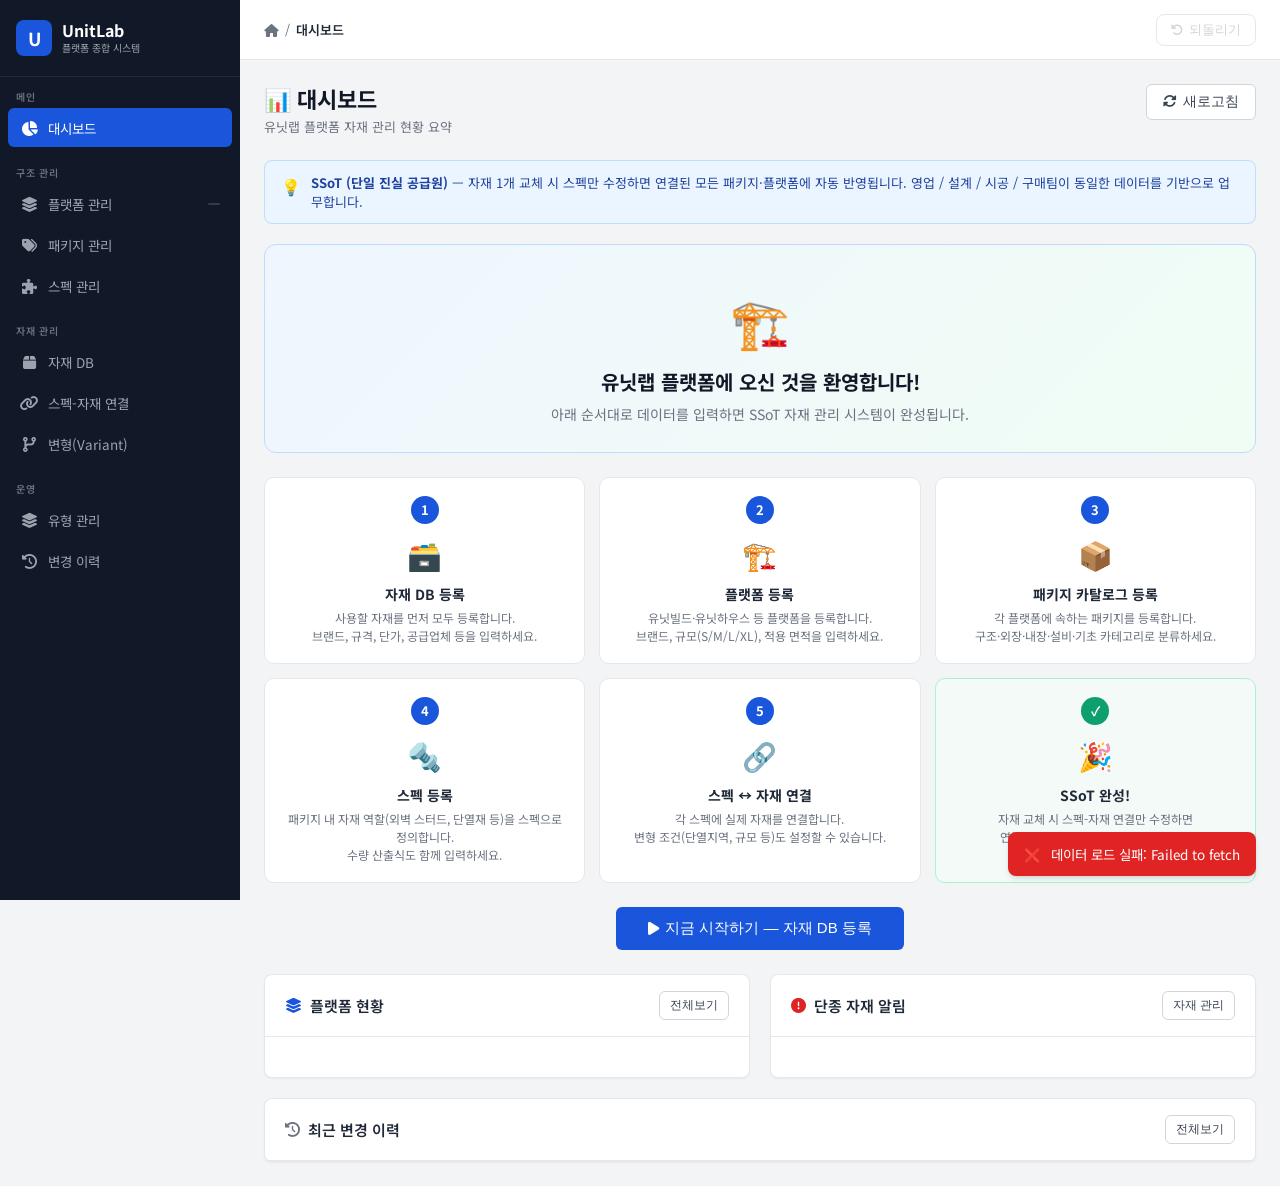
==== index.html @ bd739617 "feat: Matt Pocock skills, agent setup, and UI table fixes Co-authored-by: Cursor <cursoragent@cursor" ====
<!DOCTYPE html>
<html lang="ko">
<head>
  <meta charset="UTF-8">
  <meta name="viewport" content="width=device-width, initial-scale=1.0">
  <title>유닛랩 플랫폼 - 플랫폼 종합 시스템</title>
  <link rel="stylesheet" href="css/style.css">
  <link href="https://fonts.googleapis.com/css2?family=Noto+Sans+KR:wght@400;500;600;700&display=swap" rel="stylesheet">
  <link rel="stylesheet" href="https://cdn.jsdelivr.net/npm/@fortawesome/fontawesome-free@6.4.0/css/all.min.css">
</head>
<body>
<div id="app">

  <!-- ===== 사이드바 ===== -->
  <nav id="sidebar">
    <div class="sidebar-logo">
      <div class="logo-icon">U</div>
      <div>
        <div class="logo-text">UnitLab</div>
        <div class="logo-sub">플랫폼 종합 시스템</div>
      </div>
    </div>

    <div class="sidebar-section">
      <div class="sidebar-section-label">메인</div>
      <a class="nav-item active" data-page="dashboard" onclick="navigate('dashboard')">
        <span class="nav-icon"><i class="fas fa-chart-pie"></i></span>
        대시보드
      </a>
    </div>

    <div class="sidebar-section">
      <div class="sidebar-section-label">구조 관리</div>
      <a class="nav-item" data-page="lineups" onclick="navigate('lineups')">
        <span class="nav-icon"><i class="fas fa-layer-group"></i></span>
        플랫폼 관리
        <span class="nav-badge" id="nav-badge-lineups"></span>
      </a>
      <a class="nav-item" data-page="packages" onclick="navigate('packages')">
        <span class="nav-icon"><i class="fas fa-tags"></i></span>
        패키지 관리
      </a>
      <!-- 패키지 카탈로그: 카테고리 페이지에 통합됨, nav 항목 숨김 -->
      <a class="nav-item" data-page="slots" onclick="navigate('slots')">
        <span class="nav-icon"><i class="fas fa-puzzle-piece"></i></span>
        스펙 관리
      </a>
    </div>

    <div class="sidebar-section">
      <div class="sidebar-section-label">자재 관리</div>
      <a class="nav-item" data-page="materials" onclick="navigate('materials')">
        <span class="nav-icon"><i class="fas fa-box"></i></span>
        자재 DB
      </a>
      <a class="nav-item" data-page="slot-materials" onclick="navigate('slot-materials')">
        <span class="nav-icon"><i class="fas fa-link"></i></span>
        스펙-자재 연결
      </a>
      <a class="nav-item" data-page="variants" onclick="navigate('variants')">
        <span class="nav-icon"><i class="fas fa-code-branch"></i></span>
        변형(Variant)
      </a>
    </div>

    <div class="sidebar-section">
      <div class="sidebar-section-label">운영</div>
      <a class="nav-item" data-page="enums" onclick="navigate('enums')">
        <span class="nav-icon"><i class="fas fa-layer-group"></i></span>
        유형 관리
      </a>
      <a class="nav-item" data-page="changelogs" onclick="navigate('changelogs')">
        <span class="nav-icon"><i class="fas fa-history"></i></span>
        변경 이력
      </a>
    </div>
  </nav>

  <!-- ===== 메인 영역 ===== -->
  <div id="main">

    <!-- 헤더 -->
    <header id="header">
      <div class="header-breadcrumb">
        <span><i class="fas fa-home"></i></span>
        <span>/</span>
        <span class="current" id="header-title">대시보드</span>
      </div>
      <div class="header-right">
        <button class="undo-btn" id="undo-btn" onclick="undoLastChange()" title="마지막 변경 취소 (Ctrl+Z)" disabled>
          <i class="fas fa-undo"></i>
          <span id="undo-btn-label">되돌리기</span>
        </button>
      </div>
    </header>

    <!-- 콘텐츠 -->
    <main id="content">

      <!-- ===== 대시보드 페이지 ===== -->
      <section class="page active" id="page-dashboard">
        <div class="page-header">
          <div>
            <div class="page-title">📊 대시보드</div>
            <div class="page-desc">유닛랩 플랫폼 자재 관리 현황 요약</div>
          </div>
          <div class="page-actions">
            <button class="btn btn-secondary" onclick="refreshDashboard()">
              <i class="fas fa-sync-alt"></i> 새로고침
            </button>
          </div>
        </div>

        <div class="ssot-notice">
          <span class="notice-icon">💡</span>
          <div>
            <strong>SSoT (단일 진실 공급원)</strong> — 자재 1개 교체 시 스펙만 수정하면 연결된 모든 패키지·플랫폼에 자동 반영됩니다.
            영업 / 설계 / 시공 / 구매팀이 동일한 데이터를 기반으로 업무합니다.
          </div>
        </div>

        <div class="stat-grid" id="dashboard-stats"></div>

        <div class="grid-2">
          <div class="card">
            <div class="card-header">
              <span class="card-title"><i class="fas fa-layer-group" style="color:#1a56db"></i> 플랫폼 현황</span>
              <button class="btn btn-sm btn-secondary" onclick="navigate('lineups')">전체보기</button>
            </div>
            <div class="card-body" style="padding:0">
              <div id="dashboard-lineups-table"></div>
            </div>
          </div>

          <div class="card">
            <div class="card-header">
              <span class="card-title"><i class="fas fa-exclamation-circle" style="color:#e02424"></i> 단종 자재 알림</span>
              <button class="btn btn-sm btn-secondary" onclick="navigate('materials')">자재 관리</button>
            </div>
            <div class="card-body" id="dashboard-discontinued"></div>
          </div>
        </div>

        <div style="margin-top:20px">
          <div class="card">
            <div class="card-header">
              <span class="card-title"><i class="fas fa-history" style="color:#6b7280"></i> 최근 변경 이력</span>
              <button class="btn btn-sm btn-secondary" onclick="navigate('changelogs')">전체보기</button>
            </div>
            <div class="card-body" style="padding:0" id="dashboard-logs"></div>
          </div>
        </div>
      </section>

      <!-- ===== 플랫폼 관리 페이지 ===== -->
      <section class="page" id="page-lineups">
        <div class="page-header">
          <div>
            <div class="page-title">🏗️ 플랫폼 관리</div>
          </div>
          <div class="page-actions">
            <button class="btn btn-primary" onclick="openLineupModal()">
              <i class="fas fa-plus"></i> 플랫폼 추가
            </button>
          </div>
        </div>

        <div id="brand-manage-section" style="margin-bottom:20px"></div>

        <div class="card">
          <div class="card-header">
            <span class="card-title">전체 플랫폼 목록</span>
            <div class="filter-bar" style="margin:0">
              <div class="search-box" style="min-width:160px">
                <span class="search-icon"><i class="fas fa-search"></i></span>
                <input type="text" placeholder="플랫폼 검색..." oninput="filterLineups(this.value)" id="lineup-search">
              </div>
              <select class="filter-select" id="lineup-brand-filter" onchange="filterLineupsByBrand(this.value)">
                <option value="">전체 브랜드</option>
              </select>
            </div>
          </div>
          <div class="table-wrapper">
            <table>
              <thead>
                <tr>
                  <th style="width:32px"></th>
                  <th>브랜드</th>
                  <th>플랫폼명</th>
                  <th>설명</th>
                  <th>상태</th>
                  <th>관리</th>
                </tr>
              </thead>
              <tbody id="lineups-tbody"></tbody>
            </table>
          </div>
        </div>
      </section>

      <!-- ===== 플랫폼 상세 페이지 ===== -->
      <section class="page" id="page-lineup-detail">
        <div class="page-header">
          <div style="display:flex;align-items:center;gap:10px">
            <button class="btn btn-secondary btn-sm" onclick="navigate('lineups')">
              <i class="fas fa-arrow-left"></i> 목록
            </button>
            <div>
              <div class="page-title" id="detail-lineup-title">플랫폼 상세</div>
              <div class="page-desc" id="detail-lineup-desc"></div>
            </div>
          </div>
          <div class="page-actions">
            <button class="btn btn-secondary" onclick="editCurrentLineup()">
              <i class="fas fa-edit"></i> 플랫폼 수정
            </button>
          </div>
        </div>
        <!-- 플랫폼 정보 + 카테고리별 선택 영역 (JS로 렌더링) -->
        <div id="detail-lineup-info"></div>
        <div id="detail-settype-grid"></div>
      </section>

      <!-- ===== 패키지 관리 페이지 (분류 → 패키지 → 등급 3단 계층) ===== -->
      <section class="page" id="page-packages">
        <div class="page-header">
          <div>
            <div class="page-title">🏷️ 패키지 관리</div>

          </div>
          <div class="page-actions">
            <button class="btn btn-secondary" onclick="openCategoryModal()">
              <i class="fas fa-folder-plus"></i> 분류 추가
            </button>
            <button class="btn btn-primary" onclick="openPackageModal()">
              <i class="fas fa-plus"></i> 패키지 추가
            </button>
          </div>
        </div>

        <!-- 검색 바 -->
        <div class="filter-bar" style="margin-bottom:16px">
          <div class="search-box">
            <span class="search-icon"><i class="fas fa-search"></i></span>
            <input type="text" placeholder="패키지, 등급명 검색..." oninput="filterPackageGroups(this.value)" id="stg-search">
          </div>
        </div>

        <!-- 분류별 그룹 컨테이너 (JS 렌더) -->
        <div id="stg-container"></div>
      </section>

      <!-- ===== 패키지 상세 페이지 ===== -->
      <section class="page" id="page-package-detail">
        <div class="page-header">
          <div style="display:flex;align-items:center;gap:12px">
            <button class="btn btn-secondary" onclick="navigate('packages')">
              <i class="fas fa-arrow-left"></i> 목록
            </button>
            <div>
              <div class="page-title" id="std-page-title">패키지 상세</div>
            </div>
          </div>
          <div class="page-actions">
            <button class="btn btn-secondary" onclick="openGradeModalInDetail()">
              <i class="fas fa-plus"></i> 등급 추가
            </button>
            <button class="btn btn-secondary" onclick="openItemModal()">
              <i class="fas fa-plus"></i> 항목 추가
            </button>
            <button class="btn btn-secondary" onclick="editCurrentPackage()">
              <i class="fas fa-edit"></i> 패키지 수정
            </button>
          </div>
        </div>

        <!-- 패키지/항목/스펙 요약 바 -->
        <div class="std-summary-bar" id="std-summary-bar"></div>

        <!-- 메인 바디: 매트릭스(왼쪽) + 스펙풀(오른쪽) -->
        <div class="std-body-layout">

          <!-- 왼쪽: 3×N 배분 표 -->
          <div class="std-matrix-area">
            <div class="std-matrix-wrap">
              <div id="std-matrix-container"><!-- JS 렌더 --></div>
            </div>
          </div>

          <!-- 오른쪽: 스펙 풀 패널 -->
          <aside class="std-slot-pool-panel" id="std-slot-pool-panel">
            <div class="std-panel-header">
              <div class="std-panel-title">
                <i class="fas fa-puzzle-piece"></i> 스펙 풀
                <span id="std-slot-pool-count" class="badge badge-gray" style="margin-left:5px;font-size:10px"></span>
              </div>
              <button class="btn btn-xs btn-primary" onclick="openSlotModalInDetail()">
                <i class="fas fa-plus"></i> 추가
              </button>
            </div>
            <div class="slot-pool-search">
              <div class="search-box">
                <span class="search-icon"><i class="fas fa-search"></i></span>
                <input type="text" placeholder="스펙 검색..." oninput="filterSlotPool(this.value)" id="std-slot-search">
              </div>
            </div>
            <div id="std-slot-pool" class="slot-pool-list"><!-- JS 렌더 --></div>
            <div class="slot-pool-dnd-hint">
              <i class="fas fa-hand-paper"></i> 스펙을 셀로 드래그하여 배치
            </div>
          </aside>
        </div>
      </section>

      <!-- ===== 등급 카탈로그 페이지 ===== -->
      <section class="page" id="page-grades">
        <div class="page-header">
          <div>
            <div class="page-title">📦 등급 카탈로그</div>
            <div class="page-desc">패키지별로 그룹화된 등급 목록</div>
          </div>
          <div class="page-actions">
            <button class="btn btn-primary" onclick="openGradeModal()">
              <i class="fas fa-plus"></i> 등급 추가
            </button>
          </div>
        </div>

        <div class="filter-bar">
          <div class="search-box">
            <span class="search-icon"><i class="fas fa-search"></i></span>
            <input type="text" placeholder="등급명, 코드 검색..." oninput="filterGrades(this.value)" id="set-search">
          </div>
        </div>

        <!-- 패키지별 그룹 목록 (JS 렌더) -->
        <div id="grades-group-container"></div>
      </section>

      <!-- ===== 스펙 관리 페이지 ===== -->
      <section class="page" id="page-slots">
        <div class="page-header">
          <div>
            <div class="page-title">🔩 스펙 관리</div>
          </div>
          <div class="page-actions">
            <button class="btn btn-primary" onclick="openSlotModal()">
              <i class="fas fa-plus"></i> 스펙 추가
            </button>
          </div>
        </div>

        <div class="filter-bar">
          <div class="search-box">
            <span class="search-icon"><i class="fas fa-search"></i></span>
            <input type="text" placeholder="스펙명, 코드 검색..." oninput="filterSlots(this.value)">
          </div>
          <select class="filter-select" onchange="filterSlotsBySet(this.value)" id="slot-set-filter">
            <option value="">전체 패키지</option>
          </select>
          <select class="filter-select" id="slot-type-filter" onchange="filterSlotsByType(this.value)"></select>
        </div>

        <div id="slots-groups-container"></div>
      </section>

      <!-- ===== 자재 DB 페이지 ===== -->
      <section class="page" id="page-materials">
        <div class="page-header">
          <div>
            <div class="page-title">🗃️ 자재 DB</div>
            <div class="page-desc">전체 자재 목록 — 등록·수정·단종 처리 및 교체 관리</div>
          </div>
          <div class="page-actions">
            <button class="btn btn-primary" onclick="openMaterialModal()">
              <i class="fas fa-plus"></i> 자재 등록
            </button>
          </div>
        </div>

        <div class="filter-bar">
          <div class="search-box">
            <span class="search-icon"><i class="fas fa-search"></i></span>
            <input type="text" placeholder="자재명, 코드, 브랜드, 공급업체 검색..." oninput="filterMaterials(this.value)" id="material-search">
          </div>
          <select class="filter-select" onchange="filterMaterialsByCategory(this.value)">
            <option value="">전체 유형</option>
            <option value="구조재">구조재</option>
            <option value="마감재">마감재</option>
            <option value="단열재">단열재</option>
            <option value="방수재">방수재</option>
            <option value="설비">설비</option>
            <option value="기타">기타</option>
          </select>
          <select class="filter-select" onchange="filterMaterialsByStatus(this.value)">
            <option value="">전체 상태</option>
            <option value="active">활성화</option>
            <option value="inactive">비활성화</option>
            <option value="pending">검토중</option>
          </select>
        </div>

        <div class="table-wrapper">
          <table class="materials-table">
            <colgroup>
              <col class="mat-col-type">
              <col class="mat-col-img">
              <col class="mat-col-code">
              <col class="mat-col-name">
              <col class="mat-col-brand">
              <col class="mat-col-spec">
              <col class="mat-col-unit">
              <col class="mat-col-price">
              <col class="mat-col-supplier">
              <col class="mat-col-status">
              <col class="mat-col-actions">
            </colgroup>
            <thead>
              <tr>
                <th>유형</th>
                <th>이미지</th>
                <th>자재코드</th>
                <th>자재명</th>
                <th>브랜드</th>
                <th>규격</th>
                <th>단위</th>
                <th>단가</th>
                <th>공급업체</th>
                <th>상태</th>
                <th>관리</th>
              </tr>
            </thead>
            <tbody id="materials-tbody"></tbody>
          </table>
        </div>
      </section>

      <!-- ===== 스펙-자재 연결 페이지 ===== -->
      <section class="page" id="page-slot-materials">
        <div class="page-header">
          <div>
            <div class="page-title">🔗 스펙-자재 연결</div>
          </div>
        </div>
        <div id="slot-materials-container"></div>
      </section>

      <!-- ===== 변형 관리 페이지 ===== -->
      <section class="page" id="page-variants">
        <div class="page-header">
          <div>
            <div class="page-title">🌿 변형(Variant) 관리</div>
            <div class="page-desc">단열지역·규모에 따른 스펙 변형을 데이터로 표현</div>
          </div>
          <div class="page-actions">
            <button class="btn btn-primary" onclick="openVariantModal()">
              <i class="fas fa-plus"></i> 변형 추가
            </button>
          </div>
        </div>

        <div class="ssot-notice">
          <span class="notice-icon">🌿</span>
          <div>
            <strong>변형(Variant) 처리</strong> — 같은 플랫폼이라도 단열지역, 규모, 시공 조건에 따라 다른 자재가 사용됩니다.
            변형 조건을 데이터로 정의하면 스펙-자재 연결 시 자동으로 적용됩니다.
          </div>
        </div>

        <div class="table-wrapper">
          <table>
            <thead>
              <tr>
                <th>플랫폼</th>
                <th>변형 키</th>
                <th>변형 이름</th>
                <th>변형 값</th>
                <th>설명</th>
                <th>관리</th>
              </tr>
            </thead>
            <tbody id="variants-tbody"></tbody>
          </table>
        </div>
      </section>

      <!-- ===== 유형 관리 페이지 ===== -->
      <section class="page" id="page-enums">
        <div class="page-header">
          <div>
            <div class="page-title">🗂️ 유형 관리</div>
            <div class="page-desc">자재·스펙 유형을 정의하고, 유형별 속성 항목을 관리합니다.</div>
          </div>
          <div class="page-actions">
            <button class="btn btn-primary" onclick="openEnumAddModal('material_type','자재·스펙 유형')">
              <i class="fas fa-plus"></i> 유형 추가
            </button>
          </div>
        </div>
        <div id="enums-container"></div>
      </section>

      <!-- ===== 변경 이력 페이지 ===== -->
      <section class="page" id="page-changelogs">
        <div class="page-header">
          <div>
            <div class="page-title">📋 변경 이력</div>
            <div class="page-desc">모든 자재 교체 및 데이터 변경 이력을 추적합니다</div>
          </div>
        </div>

        <div class="filter-bar">
          <div class="search-box">
            <span class="search-icon"><i class="fas fa-search"></i></span>
            <input type="text" placeholder="대상명, 변경자 검색..." oninput="filterLogs(this.value)">
          </div>
          <select class="filter-select" onchange="filterLogsByType(this.value)">
            <option value="">전체 유형</option>
            <option value="create">생성</option>
            <option value="update">수정</option>
            <option value="delete">삭제</option>
            <option value="replace">교체</option>
          </select>
        </div>

        <div class="table-wrapper">
          <table>
            <thead>
              <tr>
                <th>일시</th>
                <th>대상 유형</th>
                <th>대상명</th>
                <th>변경 유형</th>
                <th>변경 전</th>
                <th>변경 후</th>
                <th>변경자</th>
                <th>사유</th>
              </tr>
            </thead>
            <tbody id="changelogs-tbody"></tbody>
          </table>
        </div>
      </section>

    </main>
  </div>
</div>

<!-- ===== 모달들 ===== -->

<!-- 플랫폼 모달 -->
<div class="modal-overlay" id="lineup-modal">
  <div class="modal">
    <div class="modal-header">
      <span class="modal-title" id="lineup-modal-title">플랫폼 추가</span>
      <button class="modal-close" onclick="closeModal('lineup-modal')"><i class="fas fa-times"></i></button>
    </div>
    <div class="modal-body">
      <input type="hidden" id="lineup-id">
      <div class="form-row">
        <div class="form-group">
          <label class="form-label">플랫폼 ID <span class="required">*</span></label>
          <input type="text" class="form-control" id="lineup-code" placeholder="예: UB-S">
        </div>
        <div class="form-group">
          <label class="form-label">플랫폼명 <span class="required">*</span></label>
          <input type="text" class="form-control" id="lineup-name" placeholder="예: 유닛빌드 S">
        </div>
      </div>
      <div class="form-group">
        <label class="form-label">브랜드 <span class="required">*</span></label>
        <select class="form-control" id="lineup-brand"></select>
      </div>
      <div class="form-group">
        <label class="form-label">설명</label>
        <textarea class="form-control" id="lineup-desc" placeholder="플랫폼 설명을 입력하세요"></textarea>
      </div>
      <div class="form-group">
        <label class="form-label">상태</label>
        <select class="form-control" id="lineup-status"></select>
      </div>
    </div>
    <div class="modal-footer">
      <button class="btn btn-secondary" onclick="closeModal('lineup-modal')">취소</button>
      <button class="btn btn-primary" onclick="saveLineup()">저장</button>
    </div>
  </div>
</div>

<!-- 등급 모달 -->
<div class="modal-overlay" id="grade-modal">
  <div class="modal" style="max-width:440px">
    <div class="modal-header">
      <span class="modal-title" id="grade-modal-title">등급 추가</span>
      <button class="modal-close" onclick="closeModal('grade-modal')"><i class="fas fa-times"></i></button>
    </div>
    <div class="modal-body">
      <input type="hidden" id="grade-record-id">
      <!-- 패키지 상세에서 열 때 자동 고정됨 -->
      <div class="form-group" id="grade-package-row">
        <label class="form-label">패키지 <span class="required">*</span></label>
        <select class="form-control" id="grade-package-id"></select>
      </div>
      <div class="form-row">
        <div class="form-group">
          <label class="form-label">등급 코드</label>
          <input type="text" class="form-control" id="grade-code" placeholder="예: GRD-023 (비워두면 자동)">
        </div>
        <div class="form-group">
          <label class="form-label">등급명 <span class="required">*</span></label>
          <input type="text" class="form-control" id="grade-name" placeholder="예: 저렴형, 프리미엄">
        </div>
      </div>
      <div class="form-group">
        <label class="form-label">설명</label>
        <textarea class="form-control" id="grade-desc" rows="2" placeholder="등급 설명"></textarea>
      </div>
      <div class="form-group">
        <label class="form-label">상태</label>
        <select class="form-control" id="grade-status"></select>
      </div>
    </div>
    <div class="modal-footer">
      <button class="btn btn-secondary" onclick="closeModal('grade-modal')">취소</button>
      <button class="btn btn-primary" onclick="saveGrade()">저장</button>
    </div>
  </div>
</div>

<!-- 스펙 모달 -->
<div class="modal-overlay" id="slot-modal">
  <div class="modal" style="max-width:420px">
    <div class="modal-header">
      <span class="modal-title" id="slot-modal-title">스펙 추가</span>
      <button class="modal-close" onclick="closeModal('slot-modal')"><i class="fas fa-times"></i></button>
    </div>
    <div class="modal-body">
      <input type="hidden" id="slot-record-id">
      <input type="hidden" id="slot-package-id">
      <div class="form-row">
        <div class="form-group">
          <label class="form-label">코드</label>
          <input type="text" class="form-control" id="slot-code" placeholder="비워두면 자동">
        </div>
        <div class="form-group">
          <label class="form-label">스펙명 <span class="required">*</span></label>
          <input type="text" class="form-control" id="slot-name" placeholder="예: 긴다리세면대">
        </div>
      </div>
      <div class="form-group">
        <label class="form-label">유형</label>
        <select class="form-control" id="slot-type"
                onchange="_renderSlotAttrFields(this.value, {})"></select>
      </div>
      <!-- 유형별 속성 입력 필드 (동적 렌더) -->
      <div id="slot-attr-fields-wrap" style="border-top:1px solid #f3f4f6;margin:4px 0 8px;padding-top:10px">
        <div style="font-size:11px;font-weight:600;color:#6b7280;margin-bottom:6px;display:flex;align-items:center;gap:6px">
          <i class="fas fa-sliders-h" style="font-size:10px"></i> 유형별 속성
        </div>
        <div id="slot-attr-fields"></div>
      </div>
      <div class="form-group">
        <label class="form-label">설명</label>
        <textarea class="form-control" id="slot-desc" rows="2" placeholder="스펙 설명 (선택)"></textarea>
      </div>
    </div>
    <div class="modal-footer">
      <button class="btn btn-secondary" onclick="closeModal('slot-modal')">취소</button>
      <button class="btn btn-primary" onclick="saveSlot()">저장</button>
    </div>
  </div>
</div>

<!-- 항목(Item) 모달 -->
<div class="modal-overlay" id="item-modal">
  <div class="modal" style="max-width:400px">
    <div class="modal-header">
      <span class="modal-title" id="item-modal-title">항목 추가</span>
      <button class="modal-close" onclick="closeModal('item-modal')"><i class="fas fa-times"></i></button>
    </div>
    <div class="modal-body">
      <input type="hidden" id="item-record-id">
      <div class="form-group">
        <label class="form-label">항목명 <span class="required">*</span></label>
        <input type="text" class="form-control" id="item-name" placeholder="예: 세면대, 양변기, 상부장">
      </div>
      <div class="form-group">
        <label class="form-label">설명</label>
        <textarea class="form-control" id="item-desc" rows="2" placeholder="항목 설명"></textarea>
      </div>
      <!-- 정렬 순서: DnD로 관리하므로 hidden 처리 -->
      <input type="hidden" id="item-sort" value="99">
    </div>
    <div class="modal-footer">
      <button class="btn btn-secondary" onclick="closeModal('item-modal')">취소</button>
      <button class="btn btn-primary" onclick="saveItem()">저장</button>
    </div>
  </div>
</div>

<!-- 셀 배치 모달 (항목 × 패키지 교차점에 스펙 배치) -->
<div class="modal-overlay" id="cell-modal">
  <div class="modal" style="max-width:520px">
    <div class="modal-header">
      <div>
        <span class="modal-title" id="cell-modal-title">스펙 배치</span>
        <div class="cell-modal-subtitle" id="cell-modal-sub"></div>
      </div>
      <button class="modal-close" onclick="closeCellModal()"><i class="fas fa-times"></i></button>
    </div>
    <div class="modal-body">
      <input type="hidden" id="cell-item-id">
      <input type="hidden" id="cell-grade-id">

      <!-- 현재 배치 (저장된 상태) -->
      <div class="cell-section">
        <div class="cell-section-label">
          <i class="fas fa-check-circle" style="color:#0e9f6e"></i> 현재 배치된 스펙
        </div>
        <div id="cell-current-slots" class="cell-slots-area"></div>
      </div>

      <!-- 추가할 스펙 선택 (미저장 스테이징) -->
      <div class="cell-section">
        <div class="cell-section-label">
          <i class="fas fa-plus-circle" style="color:#1a56db"></i> 추가할 스펙 선택
        </div>
        <div class="cell-add-row">
          <select class="form-control" id="cell-slot-select" style="flex:1">
            <option value="">-- 스펙 선택 --</option>
          </select>
          <button class="btn btn-secondary" onclick="stageCellSlot()">
            <i class="fas fa-plus"></i> 추가
          </button>
        </div>
        <!-- 스테이징된 (아직 저장 안 된) 슬롯 -->
        <div id="cell-staged-slots" class="cell-staged-area"></div>
      </div>
    </div>
    <div class="modal-footer">
      <button class="btn btn-secondary" onclick="closeCellModal()">취소</button>
      <button class="btn btn-primary" onclick="saveCellAssignments()">
        <i class="fas fa-save"></i> 저장
      </button>
    </div>
  </div>
</div>

<!-- 자재 모달 -->
<div class="modal-overlay" id="material-modal">
  <div class="modal modal-lg">
    <div class="modal-header">
      <span class="modal-title" id="material-modal-title">자재 등록</span>
      <button class="modal-close" onclick="closeModal('material-modal')"><i class="fas fa-times"></i></button>
    </div>
    <div class="modal-body">
      <input type="hidden" id="material-record-id">

      <!-- 이미지 업로드 영역 -->
      <div class="form-group">
        <label class="form-label">이미지</label>
        <div class="mat-image-upload-area" id="mat-image-drop"
             ondragover="event.preventDefault();this.classList.add('drag-over')"
             ondragleave="this.classList.remove('drag-over')"
             ondrop="handleMatImageDrop(event)"
             onclick="document.getElementById('mat-image-file').click()"
             onpaste="handleMatImagePaste(event)">
          <div id="mat-image-preview-wrap">
            <div class="mat-image-placeholder">
              <i class="fas fa-image"></i>
              <span>클릭하거나 이미지를 드래그/붙여넣기(Ctrl+V)</span>
            </div>
          </div>
          <input type="file" id="mat-image-file" accept="image/*" style="display:none" onchange="handleMatImageFile(this)">
        </div>
        <button class="btn btn-xs btn-ghost" id="mat-image-clear-btn" style="display:none;margin-top:4px;color:#e02424" onclick="clearMatImage()">
          <i class="fas fa-times"></i> 이미지 삭제
        </button>
      </div>

      <div class="form-row">
        <div class="form-group">
          <label class="form-label">자재코드 <span class="required">*</span></label>
          <input type="text" class="form-control" id="mat-code" placeholder="예: MAT-018">
        </div>
        <div class="form-group">
          <label class="form-label">자재명 <span class="required">*</span></label>
          <input type="text" class="form-control" id="mat-name" placeholder="자재명">
        </div>
      </div>
      <div class="form-row">
        <div class="form-group">
          <label class="form-label">브랜드/제조사</label>
          <input type="text" class="form-control" id="mat-brand" placeholder="브랜드">
        </div>
        <div class="form-group">
          <label class="form-label">규격/스펙</label>
          <input type="text" class="form-control" id="mat-spec" placeholder="규격">
        </div>
      </div>
      <div class="form-row-3">
        <div class="form-group">
          <label class="form-label">유형</label>
          <select class="form-control" id="mat-category"></select>
        </div>
        <div class="form-group">
          <label class="form-label">단위</label>
          <input type="text" class="form-control" id="mat-unit" placeholder="EA, ㎡, 장">
        </div>
        <div class="form-group">
          <label class="form-label">단가 (원)</label>
          <input type="number" class="form-control" id="mat-price" placeholder="0">
        </div>
      </div>
      <div class="form-row">
        <div class="form-group">
          <label class="form-label">공급업체</label>
          <input type="text" class="form-control" id="mat-supplier" placeholder="공급업체명">
        </div>
        <div class="form-group">
          <label class="form-label">상태</label>
          <select class="form-control" id="mat-status"></select>
        </div>
      </div>
      <div class="form-group">
        <label class="form-label">비고</label>
        <input type="text" class="form-control" id="mat-note" placeholder="비고">
      </div>

      <!-- 색상 다중 입력 -->
      <div class="form-group">
        <label class="form-label">색상 <span style="font-size:11px;color:#9ca3af;font-weight:400">색상코드 / 색상명 (여러 개 가능)</span></label>
        <div class="mat-color-list" id="mat-color-list"></div>
        <button type="button" class="mat-color-add-btn" onclick="addMatColorRow()">
          <i class="fas fa-plus"></i> 색상 추가
        </button>
      </div>

      <!-- 성적서 첨부 -->
      <div class="form-group">
        <label class="form-label">성적서
          <span style="font-size:11px;color:#9ca3af;font-weight:400">PDF, 이미지, 문서 등</span>
        </label>
        <div class="mat-file-drop-area" id="mat-report-drop"
             ondragover="event.preventDefault();this.classList.add('drag-over')"
             ondragleave="this.classList.remove('drag-over')"
             ondrop="handleMatFileDrop(event,'report')"
             onclick="document.getElementById('mat-report-file').click()">
          <i class="fas fa-file-alt mat-file-icon"></i>
          <div class="mat-file-label">
            <div class="mat-file-name" id="mat-report-name" style="display:none"></div>
            <div class="mat-file-hint" id="mat-report-hint">클릭하거나 파일을 드래그해서 첨부</div>
          </div>
          <button type="button" class="mat-file-clear-btn" id="mat-report-clear" style="display:none"
                  onclick="event.stopPropagation();clearMatFile('report')">
            <i class="fas fa-times"></i>
          </button>
          <input type="file" id="mat-report-file"
                 accept=".pdf,.doc,.docx,.xls,.xlsx,.hwp,.ppt,.pptx,image/*"
                 style="display:none" onchange="handleMatFileInput(this,'report')">
        </div>
      </div>

      <!-- 시방서 첨부 -->
      <div class="form-group">
        <label class="form-label">시방서
          <span style="font-size:11px;color:#9ca3af;font-weight:400">PDF, 이미지, 문서 등</span>
        </label>
        <div class="mat-file-drop-area" id="mat-specDoc-drop"
             ondragover="event.preventDefault();this.classList.add('drag-over')"
             ondragleave="this.classList.remove('drag-over')"
             ondrop="handleMatFileDrop(event,'specDoc')"
             onclick="document.getElementById('mat-specDoc-file').click()">
          <i class="fas fa-file-contract mat-file-icon"></i>
          <div class="mat-file-label">
            <div class="mat-file-name" id="mat-specDoc-name" style="display:none"></div>
            <div class="mat-file-hint" id="mat-specDoc-hint">클릭하거나 파일을 드래그해서 첨부</div>
          </div>
          <button type="button" class="mat-file-clear-btn" id="mat-specDoc-clear" style="display:none"
                  onclick="event.stopPropagation();clearMatFile('specDoc')">
            <i class="fas fa-times"></i>
          </button>
          <input type="file" id="mat-specDoc-file"
                 accept=".pdf,.doc,.docx,.xls,.xlsx,.hwp,.ppt,.pptx,image/*"
                 style="display:none" onchange="handleMatFileInput(this,'specDoc')">
        </div>
      </div>

    </div>
    <div class="modal-footer">
      <button class="btn btn-secondary" onclick="closeModal('material-modal')">취소</button>
      <button class="btn btn-primary" onclick="saveMaterial()">저장</button>
    </div>
  </div>
</div>

<!-- 이미지 확대 미리보기 -->
<div class="modal-overlay" id="image-preview-modal" onclick="closeModal('image-preview-modal')">
  <div style="max-width:90vw;max-height:90vh;display:flex;align-items:center;justify-content:center">
    <img id="image-preview-img" src="" style="max-width:100%;max-height:90vh;border-radius:8px;box-shadow:0 20px 60px rgba(0,0,0,0.5)">
  </div>
</div>

<!-- 스펙-자재 연결 모달 -->
<div class="modal-overlay" id="slot-material-modal">
  <div class="modal">
    <div class="modal-header">
      <span class="modal-title">스펙-자재 연결</span>
      <button class="modal-close" onclick="closeModal('slot-material-modal')"><i class="fas fa-times"></i></button>
    </div>
    <div class="modal-body">
      <input type="hidden" id="sm-record-id">
      <div class="form-group">
        <label class="form-label">스펙 <span class="required">*</span></label>
        <select class="form-control" id="sm-slot"></select>
      </div>
      <div class="form-group">
        <label class="form-label">자재 <span class="required">*</span></label>
        <select class="form-control" id="sm-material"></select>
      </div>
      <div class="form-group">
        <label class="form-label">비고</label>
        <input type="text" class="form-control" id="sm-note" placeholder="비고">
      </div>
    </div>
    <div class="modal-footer">
      <button class="btn btn-secondary" onclick="closeModal('slot-material-modal')">취소</button>
      <button class="btn btn-primary" onclick="saveSlotMaterial()">저장</button>
    </div>
  </div>
</div>

<!-- 변형 모달 -->
<div class="modal-overlay" id="variant-modal">
  <div class="modal">
    <div class="modal-header">
      <span class="modal-title">변형(Variant) 추가</span>
      <button class="modal-close" onclick="closeModal('variant-modal')"><i class="fas fa-times"></i></button>
    </div>
    <div class="modal-body">
      <input type="hidden" id="variant-record-id">
      <div class="form-group">
        <label class="form-label">플랫폼 <span class="required">*</span></label>
        <select class="form-control" id="variant-lineup"></select>
      </div>
      <div class="form-row">
        <div class="form-group">
          <label class="form-label">변형 키 <span class="required">*</span></label>
          <input type="text" class="form-control" id="variant-key" placeholder="예: insulation_region">
        </div>
        <div class="form-group">
          <label class="form-label">변형 이름</label>
          <input type="text" class="form-control" id="variant-label" placeholder="예: 단열지역">
        </div>
      </div>
      <div class="form-group">
        <label class="form-label">변형 값</label>
        <input type="text" class="form-control" id="variant-value" placeholder="예: true/false, A/B/C">
      </div>
      <div class="form-group">
        <label class="form-label">설명</label>
        <textarea class="form-control" id="variant-desc" placeholder="변형 조건 설명"></textarea>
      </div>
    </div>
    <div class="modal-footer">
      <button class="btn btn-secondary" onclick="closeModal('variant-modal')">취소</button>
      <button class="btn btn-primary" onclick="saveVariant()">저장</button>
    </div>
  </div>
</div>

<!-- 분류 모달 -->
<div class="modal-overlay" id="category-modal">
  <div class="modal" style="max-width:380px">
    <div class="modal-header">
      <span class="modal-title" id="category-modal-title">분류 추가</span>
      <button class="modal-close" onclick="closeModal('category-modal')"><i class="fas fa-times"></i></button>
    </div>
    <div class="modal-body">
      <input type="hidden" id="category-record-id">
      <div class="form-group">
        <label class="form-label">분류명 <span class="required">*</span></label>
        <input type="text" class="form-control" id="category-name" placeholder="예: 마감, 구조, 건축, 설비">
      </div>
      <input type="hidden" id="category-sort" value="99">
    </div>
    <div class="modal-footer">
      <button class="btn btn-secondary" onclick="closeModal('category-modal')">취소</button>
      <button class="btn btn-primary" onclick="saveCategory()">저장</button>
    </div>
  </div>
</div>

<!-- 패키지 모달 -->
<div class="modal-overlay" id="package-modal">
  <div class="modal" style="max-width:440px">
    <div class="modal-header">
      <span class="modal-title" id="package-modal-title">패키지 추가</span>
      <button class="modal-close" onclick="closeModal('package-modal')"><i class="fas fa-times"></i></button>
    </div>
    <div class="modal-body">
      <input type="hidden" id="package-record-id">
      <div class="form-group">
        <label class="form-label">분류</label>
        <select class="form-control" id="package-category">
          <option value="">(분류 없음)</option>
        </select>
      </div>
      <div class="form-group">
        <label class="form-label">패키지명 <span class="required">*</span></label>
        <input type="text" class="form-control" id="package-name" placeholder="예: 화장실 도기, 외벽 마감, 냉난방 시스템">
      </div>
      <div class="form-group">
        <label class="form-label">설명</label>
        <textarea class="form-control" id="package-desc" placeholder="이 패키지에 대한 설명"></textarea>
      </div>
      <input type="hidden" id="package-sort" value="99">
    </div>
    <div class="modal-footer">
      <button class="btn btn-secondary" onclick="closeModal('package-modal')">취소</button>
      <button class="btn btn-primary" onclick="savePackage()">저장</button>
    </div>
  </div>
</div>

<!-- 스펙 자재 빠른 연결 모달 (카테고리 상세 스펙풀 패널에서 호출) -->
<div class="modal-overlay" id="slot-mat-quick-modal">
  <div class="modal" style="max-width:640px">
    <div class="modal-header">
      <div style="display:flex;align-items:center;gap:8px;min-width:0">
        <span class="modal-title" id="smq-title">자재 연결</span>
        <span id="smq-type-badge" style="display:none"></span>
      </div>
      <button class="modal-close" onclick="closeModal('slot-mat-quick-modal')"><i class="fas fa-times"></i></button>
    </div>
    <div class="modal-body" style="padding-bottom:8px">
      <input type="hidden" id="smq-slot-id">
      <input type="hidden" id="smq-record-id">
      <input type="hidden" id="smq-material">
      <input type="hidden" id="smq-slot-type">
      <input type="hidden" id="smq-replace-id">

      <!-- 검색 입력 -->
      <div class="form-group" style="margin-bottom:8px">
        <label class="form-label">자재 검색 <span class="required">*</span></label>
        <div style="position:relative">
          <i class="fas fa-search" style="position:absolute;left:10px;top:50%;transform:translateY(-50%);color:#9ca3af;font-size:13px;pointer-events:none"></i>
          <input type="text" class="form-control" id="smq-search"
            placeholder="자재명, 코드, 업체명으로 검색..."
            oninput="filterSmqMaterials(this.value)"
            style="padding-left:32px">
        </div>
      </div>

      <!-- 자재 목록 테이블 -->
      <div id="smq-mat-table-wrap" class="smq-mat-table-wrap">
        <table class="smq-mat-table" id="smq-mat-table">
          <thead>
            <tr>
              <th>자재명</th>
              <th>업체명</th>
              <th>브랜드명</th>
              <th>상태</th>
              <th style="width:32px"></th>
            </tr>
          </thead>
          <tbody id="smq-mat-tbody"></tbody>
        </table>
        <div id="smq-mat-empty" class="smq-mat-empty" style="display:none">
          <i class="fas fa-box-open"></i> 검색 결과가 없습니다
        </div>
      </div>

      <input type="hidden" id="smq-note">
    </div>
    <div class="modal-footer">
      <button class="btn btn-secondary" onclick="closeModal('slot-mat-quick-modal')">취소</button>
      <button class="btn btn-primary" id="smq-confirm-btn" onclick="saveSlotMatQuick()" disabled>연결</button>
    </div>
  </div>
</div>

<!-- 삭제 확인 모달 -->
<div class="modal-overlay" id="confirm-modal">
  <div class="modal" style="max-width:400px">
    <div class="modal-header">
      <span class="modal-title" id="confirm-title">확인</span>
      <button class="modal-close" onclick="closeModal('confirm-modal')"><i class="fas fa-times"></i></button>
    </div>
    <div class="modal-body">
      <p id="confirm-message" style="font-size:14px;color:#374151;line-height:1.6"></p>
      <div class="confirm-warn" id="confirm-warn" hidden>
        <i class="fas fa-exclamation-triangle"></i>
        <span id="confirm-warn-text"></span>
      </div>
    </div>
    <div class="modal-footer">
      <button class="btn btn-secondary" onclick="closeModal('confirm-modal')">취소</button>
      <button class="btn btn-danger" id="confirm-ok-btn">확인</button>
    </div>
  </div>
</div>

<!-- 토스트 컨테이너 -->
<div id="toast-container"></div>


<!-- 패키지 미리보기 모달 -->
<div class="modal-overlay" id="pkg-preview-modal">
  <div class="modal" style="max-width:620px">
    <div class="modal-header">
      <div>
        <span class="modal-title" id="pkg-preview-title"></span>
        <span id="pkg-preview-sub" style="font-size:12px;color:#9ca3af;margin-left:8px;font-weight:400"></span>
      </div>
      <button class="modal-close" onclick="closeModal('pkg-preview-modal')"><i class="fas fa-times"></i></button>
    </div>
    <div class="modal-body" style="padding:0">
      <div class="pkg-preview-table-wrap">
        <table class="pkg-preview-table">
          <colgroup>
            <col style="width:110px">
            <col style="width:200px">
            <col>
          </colgroup>
          <thead>
            <tr>
              <th>항목</th>
              <th>스펙</th>
              <th>연결 자재</th>
            </tr>
          </thead>
          <tbody id="pkg-preview-tbody"></tbody>
        </table>
      </div>
    </div>
    <div class="modal-footer">
      <button class="btn btn-secondary" onclick="closeModal('pkg-preview-modal')">닫기</button>
    </div>
  </div>
</div>

<!-- 자재 상세 팝업 모달 -->
<div class="modal-overlay" id="mat-detail-modal">
  <div class="modal" style="max-width:480px">
    <div class="modal-header">
      <div>
        <span class="modal-title" id="mat-detail-name"></span>
        <span id="mat-detail-status-badge" style="margin-left:8px"></span>
      </div>
      <button class="modal-close" onclick="closeModal('mat-detail-modal')"><i class="fas fa-times"></i></button>
    </div>
    <div class="modal-body" style="padding:0 24px 8px">
      <table class="mat-detail-table">
        <tbody id="mat-detail-tbody"></tbody>
      </table>
    </div>
    <div class="modal-footer">
      <button class="btn btn-secondary" onclick="closeModal('mat-detail-modal')">닫기</button>
    </div>
  </div>
</div>

<script src="js/app.js"></script>


</body>
</html>
---- css/style.css ----
/* ===========================
   유닛랩 플랫폼 - 메인 스타일
   =========================== */

:root {
  --primary: #1a56db;
  --primary-dark: #1e429f;
  --primary-light: #ebf5ff;
  --secondary: #6b7280;
  --success: #0e9f6e;
  --success-light: #f3faf7;
  --warning: #c27803;
  --warning-light: #fffbeb;
  --danger: #e02424;
  --danger-light: #fdf2f2;
  --gray-50: #f9fafb;
  --gray-100: #f3f4f6;
  --gray-200: #e5e7eb;
  --gray-300: #d1d5db;
  --gray-400: #9ca3af;
  --gray-500: #6b7280;
  --gray-600: #4b5563;
  --gray-700: #374151;
  --gray-800: #1f2937;
  --gray-900: #111827;
  --sidebar-width: 240px;
  --header-height: 60px;
  --border-radius: 8px;
  --shadow-sm: 0 1px 2px 0 rgba(0,0,0,0.05);
  --shadow: 0 1px 3px 0 rgba(0,0,0,0.1), 0 1px 2px -1px rgba(0,0,0,0.1);
  --shadow-md: 0 4px 6px -1px rgba(0,0,0,0.1), 0 2px 4px -2px rgba(0,0,0,0.1);
  --shadow-lg: 0 10px 15px -3px rgba(0,0,0,0.1), 0 4px 6px -4px rgba(0,0,0,0.1);
}

* { box-sizing: border-box; margin: 0; padding: 0; }

body {
  font-family: 'Noto Sans KR', -apple-system, BlinkMacSystemFont, sans-serif;
  font-size: 14px;
  color: var(--gray-800);
  background: var(--gray-100);
  min-height: 100vh;
}

/* ===========================
   레이아웃
   =========================== */
#app { display: flex; min-height: 100vh; }

/* 사이드바 */
#sidebar {
  width: var(--sidebar-width);
  background: var(--gray-900);
  color: #fff;
  display: flex;
  flex-direction: column;
  position: fixed;
  top: 0; left: 0; bottom: 0;
  z-index: 100;
  overflow-y: auto;
}

.sidebar-logo {
  padding: 20px 16px;
  border-bottom: 1px solid rgba(255,255,255,0.08);
  display: flex;
  align-items: center;
  gap: 10px;
}

.sidebar-logo .logo-icon {
  width: 36px; height: 36px;
  background: var(--primary);
  border-radius: 8px;
  display: flex; align-items: center; justify-content: center;
  font-size: 18px;
  font-weight: 700;
  color: #fff;
  flex-shrink: 0;
}

.sidebar-logo .logo-text {
  font-size: 16px;
  font-weight: 700;
  color: #fff;
  line-height: 1.2;
}

.sidebar-logo .logo-sub {
  font-size: 10px;
  color: var(--gray-400);
  font-weight: 400;
}

.sidebar-section {
  padding: 12px 8px 4px;
}

.sidebar-section-label {
  font-size: 10px;
  font-weight: 600;
  text-transform: uppercase;
  letter-spacing: 0.08em;
  color: var(--gray-500);
  padding: 0 8px;
  margin-bottom: 4px;
}

.nav-item {
  display: flex;
  align-items: center;
  gap: 10px;
  padding: 9px 12px;
  border-radius: 6px;
  cursor: pointer;
  color: var(--gray-400);
  transition: all 0.15s;
  text-decoration: none;
  margin-bottom: 2px;
  font-size: 13.5px;
}

.nav-item:hover {
  background: rgba(255,255,255,0.07);
  color: #fff;
}

.nav-item.active {
  background: var(--primary);
  color: #fff;
}

.nav-item .nav-icon {
  width: 18px;
  text-align: center;
  font-size: 15px;
  flex-shrink: 0;
}

.nav-badge {
  margin-left: auto;
  background: rgba(255,255,255,0.15);
  color: #fff;
  font-size: 10px;
  padding: 1px 6px;
  border-radius: 10px;
}

.nav-item.active .nav-badge {
  background: rgba(255,255,255,0.25);
}

/* 메인 영역 */
#main {
  margin-left: var(--sidebar-width);
  flex: 1;
  display: flex;
  flex-direction: column;
  min-height: 100vh;
}

/* 헤더 */
#header {
  background: #fff;
  border-bottom: 1px solid var(--gray-200);
  height: var(--header-height);
  display: flex;
  align-items: center;
  padding: 0 24px;
  position: sticky;
  top: 0;
  z-index: 90;
  gap: 16px;
}

.header-breadcrumb {
  display: flex;
  align-items: center;
  gap: 6px;
  color: var(--gray-500);
  font-size: 13px;
}

.header-breadcrumb .current {
  color: var(--gray-800);
  font-weight: 600;
}

.header-right {
  margin-left: auto;
  display: flex;
  align-items: center;
  gap: 12px;
}

/* ── Undo 버튼 ── */
.undo-btn {
  display: flex;
  align-items: center;
  gap: 6px;
  padding: 6px 14px;
  border-radius: 8px;
  border: 1.5px solid var(--gray-200);
  background: #fff;
  color: var(--gray-300);
  font-size: 13px;
  font-weight: 500;
  cursor: not-allowed;
  transition: all 0.15s;
  white-space: nowrap;
  user-select: none;
}
.undo-btn i {
  font-size: 12px;
}
.undo-btn--active {
  border-color: var(--primary);
  color: var(--primary);
  background: var(--primary-light, #eff6ff);
  cursor: pointer;
  box-shadow: 0 1px 4px rgba(59,130,246,0.15);
}
.undo-btn--active:hover {
  background: var(--primary);
  color: #fff;
  box-shadow: 0 2px 8px rgba(59,130,246,0.3);
}

/* ── 확인 팝업 — 보조 경고 ── */
.confirm-warn,
.confirm-no-undo {
  display: flex;
  align-items: flex-start;
  gap: 6px;
  margin-top: 10px;
  padding: 7px 12px;
  background: #fff7ed;
  border: 1px solid #fed7aa;
  border-radius: 7px;
  font-size: 12px;
  font-weight: 600;
  color: #c2410c;
  line-height: 1.45;
}
.confirm-warn[hidden] {
  display: none !important;
}
.confirm-warn i {
  margin-top: 1px;
  flex-shrink: 0;
}

.header-badge {
  background: var(--danger-light);
  color: var(--danger);
  font-size: 12px;
  padding: 4px 10px;
  border-radius: 20px;
  font-weight: 500;
  display: flex;
  align-items: center;
  gap: 4px;
}

/* 컨텐츠 영역 */
#content {
  flex: 1;
  padding: 24px;
}

/* 페이지 - 기본 숨김 */
.page { display: none; }
.page.active { display: block; }

/* ===========================
   공통 컴포넌트
   =========================== */

/* 페이지 헤더 */
.page-header {
  display: flex;
  align-items: flex-start;
  justify-content: space-between;
  margin-bottom: 24px;
  gap: 16px;
}

.page-title {
  font-size: 22px;
  font-weight: 700;
  color: var(--gray-900);
  line-height: 1.3;
}

.page-desc {
  font-size: 13px;
  color: var(--gray-500);
  margin-top: 4px;
}

.page-actions {
  display: flex;
  gap: 8px;
  flex-shrink: 0;
}

/* 버튼 */
.btn {
  display: inline-flex;
  align-items: center;
  gap: 6px;
  padding: 8px 16px;
  border-radius: 6px;
  font-size: 13.5px;
  font-weight: 500;
  cursor: pointer;
  border: none;
  transition: all 0.15s;
  text-decoration: none;
  white-space: nowrap;
}

.btn-primary {
  background: var(--primary);
  color: #fff;
}
.btn-primary:hover { background: var(--primary-dark); }

.btn-secondary {
  background: #fff;
  color: var(--gray-700);
  border: 1px solid var(--gray-300);
}
.btn-secondary:hover { background: var(--gray-50); }

.btn-success {
  background: var(--success);
  color: #fff;
}
.btn-success:hover { background: #057a55; }

.btn-danger {
  background: var(--danger);
  color: #fff;
}
.btn-danger:hover { background: #c81e1e; }

.btn-ghost {
  background: transparent;
  color: var(--gray-600);
  padding: 6px 10px;
}
.btn-ghost:hover { background: var(--gray-100); }

.btn-sm { padding: 5px 10px; font-size: 12px; }
.btn-icon { padding: 6px 8px; }

/* 카드 */
.card {
  background: #fff;
  border-radius: var(--border-radius);
  border: 1px solid var(--gray-200);
  box-shadow: var(--shadow-sm);
}

.card-header {
  padding: 16px 20px;
  border-bottom: 1px solid var(--gray-200);
  display: flex;
  align-items: center;
  justify-content: space-between;
  gap: 12px;
}

.card-title {
  font-size: 15px;
  font-weight: 600;
  color: var(--gray-800);
  display: flex;
  align-items: center;
  gap: 8px;
}

.card-body { padding: 20px; }

/* 통계 카드 */
.stat-grid {
  display: grid;
  grid-template-columns: repeat(auto-fit, minmax(180px, 1fr));
  gap: 16px;
  margin-bottom: 24px;
}

.stat-card {
  background: #fff;
  border-radius: var(--border-radius);
  border: 1px solid var(--gray-200);
  padding: 20px;
  display: flex;
  align-items: flex-start;
  gap: 14px;
}

.stat-icon {
  width: 44px; height: 44px;
  border-radius: 10px;
  display: flex; align-items: center; justify-content: center;
  font-size: 20px;
  flex-shrink: 0;
}

.stat-icon.blue { background: var(--primary-light); }
.stat-icon.green { background: var(--success-light); }
.stat-icon.yellow { background: var(--warning-light); }
.stat-icon.red { background: var(--danger-light); }

.stat-info { flex: 1; }

.stat-label {
  font-size: 12px;
  color: var(--gray-500);
  margin-bottom: 4px;
}

.stat-value {
  font-size: 26px;
  font-weight: 700;
  color: var(--gray-900);
  line-height: 1.1;
}

.stat-sub {
  font-size: 11px;
  color: var(--gray-400);
  margin-top: 4px;
}

/* 그리드 레이아웃 */
.grid-2 { display: grid; grid-template-columns: 1fr 1fr; gap: 20px; }
.grid-3 { display: grid; grid-template-columns: repeat(3, 1fr); gap: 20px; }

/* 테이블 */
.table-wrapper {
  overflow-x: auto;
  border-radius: var(--border-radius);
  border: 1px solid var(--gray-200);
}

table {
  width: 100%;
  border-collapse: collapse;
  background: #fff;
}

thead th {
  background: var(--gray-50);
  padding: 10px 14px;
  text-align: left;
  font-size: 12px;
  font-weight: 600;
  color: var(--gray-600);
  text-transform: uppercase;
  letter-spacing: 0.04em;
  border-bottom: 1px solid var(--gray-200);
  white-space: nowrap;
}

tbody td {
  padding: 11px 14px;
  border-bottom: 1px solid var(--gray-100);
  vertical-align: middle;
  font-size: 13.5px;
}

tbody tr:last-child td { border-bottom: none; }

tbody tr:hover td { background: var(--gray-50); }

/* 배지 */
.badge {
  display: inline-flex;
  align-items: center;
  padding: 2px 8px;
  border-radius: 20px;
  font-size: 11.5px;
  font-weight: 500;
  white-space: nowrap;
}

.badge-success { background: #d1fae5; color: #065f46; }
.badge-danger { background: #fee2e2; color: #991b1b; }
.badge-warning { background: #fef3c7; color: #92400e; }
.badge-info { background: #dbeafe; color: #1e40af; }
.badge-gray { background: var(--gray-100); color: var(--gray-600); }
.badge-purple { background: #ede9fe; color: #5b21b6; }

/* 브랜드 배지 — 동적 팔레트 (lineup_brand enum 순서 기반) */
.badge-brand-0 { background: #dbeafe; color: #1e40af; }
.badge-brand-1 { background: #d1fae5; color: #065f46; }
.badge-brand-2 { background: #ede9fe; color: #5b21b6; }
.badge-brand-3 { background: #fef3c7; color: #92400e; }
.badge-brand-4 { background: #fee2e2; color: #991b1b; }
.badge-brand-5 { background: #cffafe; color: #155e75; }

/* 하위 호환 — 기존 unitbuild/unithouse 참조 방어 */
.badge-unitbuild { background: #dbeafe; color: #1e40af; }
.badge-unithouse { background: #d1fae5; color: #065f46; }

/* 브랜드 카드 그리드 — 브랜드 수에 따라 자동 조절 */
.brand-cards-grid {
  display: grid;
  grid-template-columns: repeat(auto-fill, minmax(220px, 1fr));
  gap: 16px;
}

/* 검색/필터 바 */
.filter-bar {
  display: flex;
  align-items: center;
  gap: 10px;
  margin-bottom: 16px;
  flex-wrap: wrap;
}

.search-box {
  position: relative;
  flex: 1;
  min-width: 200px;
}

.search-box input {
  width: 100%;
  padding: 8px 12px 8px 34px;
  border: 1px solid var(--gray-300);
  border-radius: 6px;
  font-size: 13.5px;
  background: #fff;
  outline: none;
  transition: border-color 0.15s;
}

.search-box input:focus { border-color: var(--primary); }

.search-box .search-icon {
  position: absolute;
  left: 10px; top: 50%;
  transform: translateY(-50%);
  color: var(--gray-400);
  font-size: 14px;
}

.filter-select {
  padding: 8px 12px;
  border: 1px solid var(--gray-300);
  border-radius: 6px;
  font-size: 13.5px;
  background: #fff;
  outline: none;
  cursor: pointer;
  color: var(--gray-700);
}

.filter-select:focus { border-color: var(--primary); }

/* 폼 */
.form-group { margin-bottom: 16px; }

.form-label {
  display: block;
  font-size: 13px;
  font-weight: 500;
  color: var(--gray-700);
  margin-bottom: 6px;
}

.form-label .required { color: var(--danger); margin-left: 2px; }

.form-control {
  width: 100%;
  padding: 8px 12px;
  border: 1px solid var(--gray-300);
  border-radius: 6px;
  font-size: 13.5px;
  color: var(--gray-800);
  background: #fff;
  outline: none;
  transition: border-color 0.15s;
  font-family: inherit;
}

.form-control:focus { border-color: var(--primary); box-shadow: 0 0 0 3px rgba(26,86,219,0.1); }

textarea.form-control { resize: vertical; min-height: 80px; }

.form-row { display: grid; grid-template-columns: 1fr 1fr; gap: 16px; }
.form-row-3 { display: grid; grid-template-columns: 1fr 1fr 1fr; gap: 16px; }

/* 모달 */
.modal-overlay {
  position: fixed;
  inset: 0;
  background: rgba(0,0,0,0.5);
  z-index: 1000;
  display: flex;
  align-items: center;
  justify-content: center;
  padding: 20px;
  opacity: 0;
  pointer-events: none;
  transition: opacity 0.2s;
}

.modal-overlay.open {
  opacity: 1;
  pointer-events: all;
}

.modal {
  background: #fff;
  border-radius: 12px;
  width: 100%;
  max-width: 560px;
  max-height: 90vh;
  display: flex;
  flex-direction: column;
  box-shadow: var(--shadow-lg);
  transform: translateY(20px);
  transition: transform 0.2s;
}

.modal-overlay.open .modal { transform: translateY(0); }

.modal-lg { max-width: 760px; }

.modal-header {
  padding: 20px 24px 16px;
  border-bottom: 1px solid var(--gray-200);
  display: flex;
  align-items: center;
  justify-content: space-between;
  flex-shrink: 0;
}

.modal-title {
  font-size: 16px;
  font-weight: 600;
  color: var(--gray-900);
}

.modal-close {
  width: 28px; height: 28px;
  border: none;
  background: var(--gray-100);
  border-radius: 6px;
  cursor: pointer;
  display: flex; align-items: center; justify-content: center;
  font-size: 14px;
  color: var(--gray-500);
  transition: all 0.15s;
}

.modal-close:hover { background: var(--gray-200); color: var(--gray-700); }

.modal-body {
  padding: 20px 24px;
  overflow-y: auto;
  flex: 1;
}

.modal-footer {
  padding: 16px 24px;
  border-top: 1px solid var(--gray-200);
  display: flex;
  justify-content: flex-end;
  gap: 8px;
  flex-shrink: 0;
}

/* 알림 토스트 */
#toast-container {
  position: fixed;
  bottom: 24px;
  right: 24px;
  z-index: 9999;
  display: flex;
  flex-direction: column;
  gap: 8px;
}

.toast {
  background: var(--gray-900);
  color: #fff;
  padding: 12px 16px;
  border-radius: 8px;
  font-size: 13.5px;
  display: flex;
  align-items: center;
  gap: 10px;
  box-shadow: var(--shadow-md);
  min-width: 240px;
  max-width: 360px;
  animation: slideInRight 0.25s ease;
}

.toast.success { background: var(--success); }
.toast.error { background: var(--danger); }
.toast.warning { background: var(--warning-light); color: var(--warning); border: 1px solid #fcd34d; }

@keyframes slideInRight {
  from { transform: translateX(100%); opacity: 0; }
  to { transform: translateX(0); opacity: 1; }
}

/* 빈 상태 */
.empty-state {
  text-align: center;
  padding: 48px 24px;
  color: var(--gray-400);
}

.empty-state .empty-icon {
  font-size: 40px;
  margin-bottom: 12px;
  opacity: 0.6;
}

.empty-state h3 {
  font-size: 15px;
  color: var(--gray-500);
  margin-bottom: 6px;
}

.empty-state p {
  font-size: 13px;
  color: var(--gray-400);
}

/* 로딩 */
.loading-spinner {
  display: flex;
  align-items: center;
  justify-content: center;
  padding: 40px;
  color: var(--gray-400);
}

.spinner {
  width: 24px; height: 24px;
  border: 2.5px solid var(--gray-200);
  border-top-color: var(--primary);
  border-radius: 50%;
  animation: spin 0.6s linear infinite;
  margin-right: 10px;
}

@keyframes spin {
  to { transform: rotate(360deg); }
}

/* SSoT 경고 박스 */
.ssot-notice {
  background: var(--primary-light);
  border: 1px solid #bfdbfe;
  border-radius: 8px;
  padding: 12px 16px;
  display: flex;
  align-items: flex-start;
  gap: 10px;
  margin-bottom: 20px;
  font-size: 13px;
  color: var(--primary-dark);
}

.ssot-notice .notice-icon { font-size: 16px; flex-shrink: 0; margin-top: 1px; }

.warning-notice {
  background: var(--warning-light);
  border: 1px solid #fcd34d;
  color: #92400e;
}

.danger-notice {
  background: var(--danger-light);
  border: 1px solid #fca5a5;
  color: #991b1b;
}

/* 탭 */
.tabs {
  display: flex;
  gap: 2px;
  border-bottom: 2px solid var(--gray-200);
  margin-bottom: 20px;
}

.tab {
  padding: 8px 16px;
  font-size: 13.5px;
  font-weight: 500;
  color: var(--gray-500);
  cursor: pointer;
  border-bottom: 2px solid transparent;
  margin-bottom: -2px;
  transition: all 0.15s;
}

.tab:hover { color: var(--primary); }

.tab.active {
  color: var(--primary);
  border-bottom-color: var(--primary);
}

/* 인라인 편집 */
.inline-edit {
  display: flex;
  align-items: center;
  gap: 6px;
}

/* 트리 뷰 (플랫폼 > 패키지 > 스펙) */
.tree-item {
  padding: 8px 12px;
  border-radius: 6px;
  cursor: pointer;
  transition: background 0.1s;
  display: flex;
  align-items: center;
  gap: 8px;
}

.tree-item:hover { background: var(--gray-50); }
.tree-item.selected { background: var(--primary-light); }

/* 상태 도트 */
.status-dot {
  width: 8px; height: 8px;
  border-radius: 50%;
  flex-shrink: 0;
}

.status-dot.active { background: var(--success); }
.status-dot.inactive { background: var(--gray-400); }
.status-dot.discontinued { background: var(--danger); }
.status-dot.pending { background: var(--warning); }

/* 구분선 */
.divider {
  border: none;
  border-top: 1px solid var(--gray-200);
  margin: 16px 0;
}

/* 텍스트 유틸 */
.text-muted { color: var(--gray-400); }
.text-sm { font-size: 12px; }
.text-xs { font-size: 11px; }
.font-mono { font-family: 'Courier New', monospace; font-size: 12px; }

/* 가격 */
.price {
  font-weight: 600;
  color: var(--gray-800);
}

/* 반응형 */
@media (max-width: 768px) {
  #sidebar { transform: translateX(-100%); }
  #main { margin-left: 0; }
  .grid-2, .grid-3 { grid-template-columns: 1fr; }
  .form-row, .form-row-3 { grid-template-columns: 1fr; }
  #content { padding: 16px; }
}

/* 스크롤바 */
::-webkit-scrollbar { width: 6px; height: 6px; }
::-webkit-scrollbar-track { background: transparent; }
::-webkit-scrollbar-thumb { background: var(--gray-300); border-radius: 3px; }
::-webkit-scrollbar-thumb:hover { background: var(--gray-400); }

/* 세부 정보 패널 */
.detail-panel {
  background: var(--gray-50);
  border: 1px solid var(--gray-200);
  border-radius: 8px;
  padding: 16px;
}

.detail-row {
  display: flex;
  align-items: baseline;
  gap: 8px;
  padding: 6px 0;
  border-bottom: 1px solid var(--gray-100);
}

.detail-row:last-child { border-bottom: none; }

.detail-label {
  font-size: 12px;
  color: var(--gray-500);
  font-weight: 500;
  min-width: 90px;
  flex-shrink: 0;
}

.detail-value {
  font-size: 13px;
  color: var(--gray-800);
  flex: 1;
}

/* 페이지네이션 */
.pagination {
  display: flex;
  align-items: center;
  justify-content: center;
  gap: 4px;
  padding: 16px 0 4px;
}

.page-btn {
  width: 32px; height: 32px;
  border: 1px solid var(--gray-200);
  border-radius: 6px;
  background: #fff;
  cursor: pointer;
  font-size: 13px;
  display: flex; align-items: center; justify-content: center;
  transition: all 0.15s;
  color: var(--gray-600);
}

.page-btn:hover { background: var(--gray-50); border-color: var(--gray-300); }
.page-btn.active { background: var(--primary); color: #fff; border-color: var(--primary); }
.page-btn:disabled { opacity: 0.4; cursor: not-allowed; }

/* ===========================
   온보딩 가이드
   =========================== */
.onboarding-hero {
  text-align: center;
  padding: 40px 24px 28px;
  background: linear-gradient(135deg, #eff6ff 0%, #f0fdf4 100%);
  border: 1px solid #bfdbfe;
  border-radius: 12px;
  margin-bottom: 24px;
}

.onboarding-icon {
  font-size: 48px;
  margin-bottom: 12px;
}

.onboarding-hero h2 {
  font-size: 20px;
  font-weight: 700;
  color: var(--gray-900);
  margin-bottom: 8px;
}

.onboarding-hero p {
  font-size: 14px;
  color: var(--gray-500);
}

.onboarding-steps {
  display: grid;
  grid-template-columns: repeat(3, 1fr);
  gap: 14px;
  margin-bottom: 24px;
}

.onboarding-step {
  background: #fff;
  border: 1px solid var(--gray-200);
  border-radius: 10px;
  padding: 18px 16px;
  cursor: pointer;
  transition: all 0.2s;
  display: flex;
  flex-direction: column;
  align-items: center;
  text-align: center;
  gap: 10px;
  position: relative;
}

.onboarding-step:hover {
  border-color: var(--primary);
  box-shadow: 0 4px 12px rgba(26,86,219,0.1);
  transform: translateY(-2px);
}

.onboarding-step.done {
  background: var(--success-light);
  border-color: #a7f3d0;
  cursor: default;
}

.onboarding-step.done:hover {
  transform: none;
  box-shadow: none;
}

.step-number {
  width: 28px;
  height: 28px;
  background: var(--primary);
  color: #fff;
  border-radius: 50%;
  display: flex;
  align-items: center;
  justify-content: center;
  font-size: 13px;
  font-weight: 700;
  flex-shrink: 0;
}

.step-number.done {
  background: var(--success);
}

.step-icon {
  font-size: 28px;
}

.step-body {
  flex: 1;
}

.step-title {
  font-size: 14px;
  font-weight: 700;
  color: var(--gray-800);
  margin-bottom: 5px;
}

.step-desc {
  font-size: 12px;
  color: var(--gray-500);
  line-height: 1.5;
}

.step-arrow {
  font-size: 18px;
  color: var(--gray-300);
  position: absolute;
  right: -10px;
  top: 50%;
  transform: translateY(-50%);
  z-index: 1;
  display: none;
}

/* 빈 상태 액션 카드 */
.empty-state-action {
  display: flex;
  flex-direction: column;
  align-items: center;
  text-align: center;
  padding: 48px 24px;
  gap: 10px;
}

.esa-icon {
  font-size: 44px;
  opacity: 0.7;
  margin-bottom: 4px;
}

.esa-title {
  font-size: 16px;
  font-weight: 600;
  color: var(--gray-600);
}

.esa-desc {
  font-size: 13px;
  color: var(--gray-400);
  line-height: 1.6;
  max-width: 420px;
  margin-bottom: 6px;
}

/* ===========================
   플랫폼 상세 페이지
   =========================== */
.lineup-detail-info-card {
  background: #fff;
  border: 1px solid var(--gray-200);
  border-radius: 10px;
  padding: 20px 24px;
  box-shadow: var(--shadow-sm);
}

.ldic-row {
  display: flex;
  gap: 32px;
  flex-wrap: wrap;
  margin-bottom: 0;
}

.ldic-item {
  display: flex;
  flex-direction: column;
  gap: 5px;
  min-width: 100px;
}

.ldic-label {
  font-size: 11px;
  font-weight: 600;
  text-transform: uppercase;
  letter-spacing: 0.06em;
  color: var(--gray-400);
}

.ldic-value {
  font-size: 14px;
  font-weight: 500;
  color: var(--gray-800);
}

.ldic-desc {
  margin-top: 16px;
  padding-top: 16px;
  border-top: 1px solid var(--gray-100);
}

/* 플랫폼 목록 행 hover */
.lineup-row:hover td {
  background: var(--primary-light) !important;
}

/* 링크 버튼 */
.link-btn {
  color: var(--primary);
  cursor: pointer;
  font-weight: 500;
  text-decoration: underline;
}

.link-btn:hover {
  color: var(--primary-dark);
}

/* 변형 태그 */
.variant-tag {
  display: inline-flex;
  align-items: center;
  gap: 4px;
  background: #ede9fe;
  color: #5b21b6;
  padding: 2px 8px;
  border-radius: 4px;
  font-size: 11px;
  font-weight: 500;
}

/* ===========================
   카테고리 선택 그리드 (플랫폼 상세)
   =========================== */

/* 전체 그리드: 카테고리 블록들을 세로로 나열 */
.package-grid {
  display: flex;
  flex-direction: column;
  gap: 16px;
}

/* 개별 패키지 블록 */
.package-block {
  background: #fff;
  border: 1px solid var(--gray-200);
  border-radius: 12px;
  overflow: hidden;
  box-shadow: var(--shadow-sm);
  transition: box-shadow 0.2s;
}

.package-block:hover {
  box-shadow: var(--shadow-md);
}

/* 패키지 블록 헤더 */
.package-block-header {
  display: flex;
  align-items: center;
  justify-content: space-between;
  padding: 14px 20px;
  background: var(--gray-50);
  border-bottom: 1px solid var(--gray-200);
  gap: 12px;
}

.package-block-title {
  display: flex;
  align-items: center;
  gap: 8px;
  font-size: 14px;
  font-weight: 600;
  color: var(--gray-800);
}

.package-block-actions {
  display: flex;
  align-items: center;
  gap: 8px;
  flex-shrink: 0;
}

/* 패키지 옵션 영역: 가로 스크롤 카드 배치 */
.set-options-area {
  display: flex;
  flex-wrap: wrap;
  gap: 12px;
  padding: 16px 20px;
}

/* 개별 패키지 옵션 카드 */
.set-option-card {
  position: relative;
  display: flex;
  flex-direction: column;
  gap: 6px;
  padding: 14px 16px;
  width: 200px;
  min-width: 160px;
  border: 2px solid var(--gray-200);
  border-radius: 10px;
  cursor: pointer;
  background: #fff;
  transition: all 0.18s ease;
  user-select: none;
}

.set-option-card:hover {
  border-color: var(--primary);
  background: var(--primary-light);
  transform: translateY(-2px);
  box-shadow: 0 4px 12px rgba(26, 86, 219, 0.12);
}

/* 선택된 카드 */
.set-option-card.selected {
  border-color: var(--primary);
  background: #eff6ff;
  box-shadow: 0 0 0 3px rgba(26, 86, 219, 0.15);
}

.set-option-card.selected:hover {
  transform: none;
}

/* 체크 아이콘 */
.soc-check {
  position: absolute;
  top: 10px;
  right: 10px;
  width: 20px;
  height: 20px;
  border-radius: 50%;
  background: var(--gray-200);
  display: flex;
  align-items: center;
  justify-content: center;
  font-size: 10px;
  color: transparent;
  transition: all 0.18s;
}

.set-option-card.selected .soc-check {
  background: var(--primary);
  color: #fff;
}

/* 카드 내부 텍스트 */
.soc-name {
  font-size: 13px;
  font-weight: 600;
  color: var(--gray-800);
  padding-right: 24px; /* 체크 아이콘 공간 */
  line-height: 1.4;
}

.set-option-card.selected .soc-name {
  color: var(--primary-dark);
}

.soc-meta {
  display: flex;
  flex-wrap: wrap;
  align-items: center;
  gap: 5px;
  margin-top: 2px;
}

/* 배지 — badge-purple (카테고리 표시용) */
.badge-purple {
  background: #ede9fe;
  color: #5b21b6;
}

/* ===========================
   카테고리 상세 페이지 레이아웃
   =========================== */

/* 좌/우 2단 레이아웃 */
.std-layout {
  display: grid;
  grid-template-columns: 320px 1fr;
  gap: 20px;
  align-items: start;
  margin-top: 4px;
}

@media (max-width: 900px) {
  .std-layout { grid-template-columns: 1fr; }
}

/* 패널 공통 */
.std-panel {
  background: #fff;
  border: 1px solid var(--gray-200);
  border-radius: 12px;
  overflow: hidden;
  box-shadow: var(--shadow-sm);
}

.std-panel-header {
  display: flex;
  align-items: center;
  justify-content: space-between;
  padding: 14px 18px;
  background: var(--gray-50);
  border-bottom: 1px solid var(--gray-200);
}

.std-panel-title {
  font-size: 13.5px;
  font-weight: 600;
  color: var(--gray-700);
  display: flex;
  align-items: center;
  gap: 7px;
}

.std-panel-body {
  overflow-y: auto;
  max-height: calc(100vh - 260px);
}

/* ── 패키지 카드 (왼쪽 패널) ── */
.std-set-card {
  padding: 14px 18px;
  border-bottom: 1px solid var(--gray-100);
  transition: background 0.12s;
}

.std-set-card:last-child { border-bottom: none; }
.std-set-card:hover { background: var(--gray-50); }

.std-set-card-header {
  display: flex;
  align-items: center;
  justify-content: space-between;
  margin-bottom: 6px;
}

.std-set-name {
  font-size: 14px;
  font-weight: 600;
  color: var(--gray-800);
}

.std-set-actions {
  display: flex;
  gap: 4px;
  flex-shrink: 0;
}

.std-set-meta {
  display: flex;
  align-items: center;
  gap: 6px;
  flex-wrap: wrap;
}

.std-set-desc {
  font-size: 12px;
  color: var(--gray-500);
  margin-top: 5px;
  line-height: 1.5;
}

/* ── 스펙 행 (오른쪽 패널) ── */
.std-slot-row {
  padding: 14px 18px;
  border-bottom: 1px solid var(--gray-100);
  transition: background 0.12s;
}

.std-slot-row:last-child { border-bottom: none; }
.std-slot-row:hover { background: var(--gray-50); }

/* Slot 상단: 이름 + 액션 버튼 */
.std-slot-main {
  display: flex;
  align-items: flex-start;
  justify-content: space-between;
  gap: 12px;
  margin-bottom: 8px;
}

.std-slot-info { flex: 1; min-width: 0; }

.std-slot-name {
  font-size: 13.5px;
  font-weight: 600;
  color: var(--gray-800);
  margin-bottom: 4px;
}

.std-slot-meta {
  display: flex;
  align-items: center;
  gap: 5px;
  flex-wrap: wrap;
}

.std-slot-actions {
  display: flex;
  gap: 4px;
  flex-shrink: 0;
}

/* 연결된 자재 칩 목록 */
.std-slot-mat {
  display: flex;
  flex-wrap: wrap;
  gap: 6px;
  margin-bottom: 8px;
  padding-left: 2px;
}

.std-mat-chip {
  display: inline-flex;
  align-items: center;
  gap: 4px;
  background: #f0fdf4;
  border: 1px solid #a7f3d0;
  color: #065f46;
  padding: 3px 8px;
  border-radius: 20px;
  font-size: 11px;
  font-weight: 500;
  max-width: 200px;
  overflow: hidden;
  text-overflow: ellipsis;
  white-space: nowrap;
}

.std-mat-chip.discontinued {
  background: #fff5f5;
  border-color: #fca5a5;
  color: #991b1b;
}

.std-mat-del {
  background: none;
  border: none;
  cursor: pointer;
  color: inherit;
  font-size: 13px;
  line-height: 1;
  padding: 0 0 0 2px;
  opacity: 0.5;
  transition: opacity 0.15s;
  flex-shrink: 0;
}

.std-mat-del:hover { opacity: 1; }

/* 세트 배분 토글 영역 */
.std-slot-assign {
  display: flex;
  align-items: center;
  gap: 8px;
  flex-wrap: wrap;
  padding-top: 6px;
  border-top: 1px dashed var(--gray-200);
}

.std-assign-label {
  font-size: 11px;
  font-weight: 600;
  color: var(--gray-400);
  text-transform: uppercase;
  letter-spacing: 0.04em;
  flex-shrink: 0;
}

.std-assign-btns {
  display: flex;
  flex-wrap: wrap;
  gap: 5px;
}

/* 배분 토글 버튼 */
.std-assign-btn {
  display: inline-flex;
  align-items: center;
  gap: 5px;
  padding: 4px 10px;
  border-radius: 20px;
  border: 1.5px solid var(--gray-300);
  background: #fff;
  color: var(--gray-500);
  font-size: 11.5px;
  font-weight: 500;
  cursor: pointer;
  transition: all 0.15s;
  line-height: 1.4;
}

.std-assign-btn:hover {
  border-color: var(--primary);
  color: var(--primary);
  background: var(--primary-light);
}

.std-assign-btn.assigned {
  border-color: var(--primary);
  background: var(--primary);
  color: #fff;
}

.std-assign-btn.assigned:hover {
  background: var(--primary-dark);
  border-color: var(--primary-dark);
}

/* ===================================================
   카테고리 상세 — 매트릭스 레이아웃
   =================================================== */

/* 요약 바 */
.std-summary-bar {
  display: flex;
  align-items: center;
  gap: 10px;
  flex-wrap: wrap;
  padding: 10px 24px;
  background: #fff;
  border-bottom: 1px solid var(--gray-200);
  font-size: 13px;
}

.std-summary-chip {
  display: inline-flex;
  align-items: center;
  gap: 5px;
  padding: 4px 10px;
  background: var(--gray-100);
  border-radius: 20px;
  color: var(--gray-600);
  font-size: 12px;
}

.std-summary-chip strong {
  color: var(--primary);
  font-weight: 700;
}

.std-summary-chip i {
  font-size: 11px;
  color: var(--gray-400);
}

.std-summary-desc {
  margin-left: 6px;
  font-size: 12px;
  color: var(--gray-400);
  font-style: italic;
}

/* 매트릭스 표 래퍼 (가로 스크롤) */
.std-matrix-wrap {
  flex: 1;
  overflow: auto;
  padding: 20px 24px;
  background: var(--gray-50);
  min-height: 200px;
}

/* 빈 상태 */
.matrix-empty-state {
  display: flex;
  flex-direction: column;
  align-items: center;
  justify-content: center;
  padding: 56px 24px;
  text-align: center;
  background: #fff;
  border-radius: 12px;
  border: 2px dashed var(--gray-200);
}

.matrix-empty-state .esa-icon { font-size: 36px; margin-bottom: 12px; }
.matrix-empty-state .esa-title {
  font-size: 15px;
  font-weight: 600;
  color: var(--gray-700);
  margin-bottom: 8px;
}
.matrix-empty-state .esa-desc {
  font-size: 13px;
  color: var(--gray-400);
  line-height: 1.7;
}

/* 매트릭스 테이블 */
.std-matrix-table {
  border-collapse: separate;
  border-spacing: 0;
  min-width: 100%;
  background: #fff;
  border-radius: 10px;
  overflow: hidden;
  box-shadow: var(--shadow);
}

/* 왼쪽 상단 코너 셀 */
.matrix-corner-cell {
  background: var(--gray-100);
  padding: 12px 16px;
  text-align: center;
  font-size: 11px;
  color: var(--gray-400);
  font-weight: 600;
  border-right: 2px solid var(--gray-200);
  border-bottom: 2px solid var(--gray-200);
  min-width: 120px;
  vertical-align: middle;
}

/* 패키지명 헤더 셀 */
.matrix-header-cell {
  background: var(--primary-light);
  padding: 12px 16px;
  text-align: center;
  border-bottom: 2px solid var(--gray-200);
  border-right: 1px solid var(--gray-200);
  min-width: 160px;
  vertical-align: top;
}

.matrix-header-cell:last-child { border-right: none; }

.matrix-header-name {
  font-size: 13px;
  font-weight: 700;
  color: var(--primary-dark);
  margin-bottom: 3px;
}

.matrix-header-code {
  font-size: 10px;
  color: var(--gray-400);
  font-family: monospace;
  margin-bottom: 6px;
}

.matrix-header-actions {
  display: flex;
  justify-content: center;
  gap: 4px;
  margin-top: 6px;
}

/* 행 헤더 (항목명) */
.matrix-row-header {
  background: var(--gray-50);
  border-right: 2px solid var(--gray-200);
  border-bottom: 1px solid var(--gray-100);
  padding: 0;
  vertical-align: middle;
  min-width: 120px;
}

.matrix-row-header-inner {
  display: flex;
  align-items: center;
  justify-content: space-between;
  gap: 8px;
  padding: 12px 14px;
}

.matrix-row-name {
  font-size: 13px;
  font-weight: 600;
  color: var(--gray-700);
  white-space: nowrap;
}

.matrix-row-actions {
  display: flex;
  gap: 3px;
  flex-shrink: 0;
  opacity: 0;
  transition: opacity 0.15s;
}

.matrix-row-header:hover .matrix-row-actions { opacity: 1; }

/* 교차 셀 */
.matrix-cell {
  border-right: 1px solid var(--gray-100);
  border-bottom: 1px solid var(--gray-100);
  padding: 0;
  vertical-align: top;
  cursor: pointer;
  transition: background 0.12s;
}

.matrix-cell:last-child { border-right: none; }

.matrix-cell:hover { background: #f0f7ff; }

.matrix-cell-inner {
  padding: 10px 12px;
  min-height: 56px;
  display: flex;
  flex-direction: column;
  align-items: flex-start;
  gap: 5px;
  position: relative;
}

.matrix-cell-add-btn {
  display: none;
  position: absolute;
  bottom: 6px;
  right: 6px;
  width: 20px;
  height: 20px;
  border-radius: 50%;
  border: 1.5px solid var(--primary);
  background: var(--primary-light);
  color: var(--primary);
  font-size: 10px;
  line-height: 1;
  cursor: pointer;
  align-items: center;
  justify-content: center;
  padding: 0;
  transition: all 0.12s;
}

.matrix-cell:hover .matrix-cell-add-btn { display: flex; }
.matrix-cell-add-btn:hover { background: var(--primary); color: #fff; }

/* 셀 내 슬롯 칩 — 텍스트+× 길이에 맞게 유동 너비 */
.matrix-slot-chip {
  display: inline-flex;
  align-items: center;
  gap: 4px;
  width: fit-content;
  max-width: 100%;
  padding: 3px 6px 3px 8px;
  background: #e0f2fe;
  border: 1px solid #bae6fd;
  color: #0369a1;
  border-radius: 12px;
  font-size: 11px;
  font-weight: 500;
  line-height: 1.4;
  box-sizing: border-box;
  white-space: nowrap;
}

.matrix-chip-label {
  overflow: hidden;
  text-overflow: ellipsis;
  max-width: 10em;
}

.matrix-cell-empty {
  font-size: 18px;
  color: var(--gray-200);
  display: block;
  text-align: center;
  line-height: 36px;
}

/* 헤더/행 액션 버튼 공통 */
.matrix-header-btn {
  display: inline-flex;
  align-items: center;
  justify-content: center;
  width: 24px;
  height: 24px;
  border-radius: 5px;
  border: 1px solid var(--gray-200);
  background: #fff;
  color: var(--gray-500);
  font-size: 11px;
  cursor: pointer;
  transition: all 0.12s;
  padding: 0;
}

.matrix-header-btn:hover {
  background: var(--gray-100);
  color: var(--gray-700);
  border-color: var(--gray-300);
}

.matrix-header-btn.danger:hover {
  background: var(--danger-light);
  color: var(--danger);
  border-color: #fca5a5;
}

/* ── Slot 풀 패널 (구 하단 패널 스타일 — 새 우측 패널 스타일은 파일 하단 참조) ── */
/* .std-slot-pool-panel 스타일은 파일 하단 2단 레이아웃 섹션에서 정의됨 */

/* Slot 풀 빈 상태 (공통) */
.slot-pool-empty {
  display: flex;
  flex-direction: column;
  align-items: center;
  justify-content: center;
  padding: 24px;
  text-align: center;
  color: var(--gray-400);
}

/* ── 셀 배치 모달 내부 ── */
.cell-modal-empty {
  padding: 12px;
  text-align: center;
  color: var(--gray-400);
  font-size: 12px;
  background: var(--gray-50);
  border-radius: 6px;
  border: 1px dashed var(--gray-200);
}

.cell-slot-item {
  display: flex;
  align-items: center;
  gap: 7px;
  padding: 6px 10px;
  background: #f0f9ff;
  border: 1px solid #bae6fd;
  border-radius: 8px;
  margin-bottom: 5px;
}

.cell-slot-name {
  font-size: 13px;
  font-weight: 600;
  color: #0c4a6e;
  flex: 1;
}

.cell-slot-remove {
  display: inline-flex;
  align-items: center;
  justify-content: center;
  width: 20px;
  height: 20px;
  border-radius: 50%;
  border: none;
  background: #fee2e2;
  color: var(--danger);
  font-size: 10px;
  cursor: pointer;
  transition: background 0.12s;
  flex-shrink: 0;
}

.cell-slot-remove:hover { background: var(--danger); color: #fff; }

/* btn-xs (기존 btn-sm보다 작은 버튼) */
.btn-xs {
  padding: 3px 8px;
  font-size: 11px;
  line-height: 1.4;
  border-radius: 5px;
}

/* =========================================
   카테고리 상세 — 2단 바디 레이아웃 (좌: 매트릭스, 우: 스펙풀)
   ========================================= */
#page-package-detail {
  display: none;          /* .page 기본값 유지 */
  flex-direction: column;
  height: calc(100vh - var(--header-height));
  overflow: hidden;
  padding: 0;
}

#page-package-detail.active {
  display: flex;          /* active일 때만 flex 레이아웃 활성화 */
}

#page-package-detail .page-header {
  padding: 16px 24px;
  border-bottom: 1px solid var(--gray-200);
  background: #fff;
  flex-shrink: 0;
}

#page-package-detail .std-summary-bar { flex-shrink: 0; }

/* 메인 바디: 매트릭스(좌) + Slot풀(우) */
.std-body-layout {
  display: flex;
  flex: 1;
  overflow: hidden;
  min-height: 0;
}

/* 좌측: 매트릭스 영역 */
.std-matrix-area {
  flex: 1;
  overflow: auto;
  min-width: 0;
  background: var(--gray-50);
}

.std-matrix-wrap {
  padding: 20px 24px;
  min-height: 100%;
}

/* 우측: Slot 풀 패널 */
.std-slot-pool-panel {
  width: 280px;
  flex-shrink: 0;
  display: flex;
  flex-direction: column;
  border-left: 1px solid var(--gray-200);
  background: #fff;
  overflow: hidden;
}

.std-slot-pool-panel .std-panel-header {
  display: flex;
  align-items: center;
  justify-content: space-between;
  padding: 12px 14px;
  border-bottom: 1px solid var(--gray-100);
  flex-shrink: 0;
}

.std-slot-pool-panel .std-panel-title {
  font-size: 13px;
  font-weight: 600;
  color: var(--gray-700);
  display: flex;
  align-items: center;
  gap: 5px;
}

.slot-pool-search {
  padding: 8px 12px;
  border-bottom: 1px solid var(--gray-100);
  flex-shrink: 0;
}

.slot-pool-search .search-box { width: 100%; }

.slot-pool-list {
  flex: 1;
  overflow-y: auto;
  padding: 8px;
  display: flex;
  flex-direction: column;
  gap: 4px;
}

/* Slot 풀 아이템 (드래그 가능) */
.slot-pool-item {
  display: flex;
  align-items: center;
  gap: 7px;
  padding: 7px 9px;
  border: 1px solid var(--gray-200);
  border-radius: 7px;
  background: #fff;
  cursor: grab;
  transition: background 0.1s, border-color 0.1s, box-shadow 0.1s;
  user-select: none;
}

.slot-pool-item:hover {
  background: #f0f7ff;
  border-color: #bfdbfe;
  box-shadow: 0 1px 4px rgba(59,130,246,0.1);
}

.slot-pool-item.dragging {
  opacity: 0.5;
  cursor: grabbing;
  box-shadow: 0 4px 12px rgba(0,0,0,0.15);
}

.slot-pool-drag-handle {
  color: var(--gray-300);
  font-size: 11px;
  flex-shrink: 0;
  cursor: grab;
}

.slot-pool-info { flex: 1; min-width: 0; }

.slot-pool-top {
  display: flex;
  align-items: center;
  gap: 5px;
  flex-wrap: wrap;
  margin-bottom: 2px;
}

.slot-pool-name {
  font-size: 12.5px;
  font-weight: 600;
  color: var(--gray-800);
}

.slot-pool-code {
  font-size: 10px;
  color: var(--gray-400);
  font-family: monospace;
  background: var(--gray-100);
  padding: 1px 4px;
  border-radius: 3px;
}

.slot-pool-bottom {
  display: flex;
  align-items: center;
  gap: 5px;
  flex-wrap: wrap;
}

.slot-pool-mat {
  font-size: 11px;
  color: var(--gray-500);
  display: flex;
  align-items: center;
  gap: 3px;
}

.slot-pool-mat i { font-size: 9px; }

.slot-pool-mat-none {
  font-size: 11px;
  color: var(--gray-300);
  font-style: italic;
}

.slot-pool-assign-count {
  background: #dbeafe;
  color: #1e40af;
  border-radius: 8px;
  padding: 1px 5px;
  font-size: 10px;
  font-weight: 600;
}

.slot-pool-actions {
  display: flex;
  gap: 2px;
  flex-shrink: 0;
  opacity: 0;
  transition: opacity 0.12s;
}

.slot-pool-item:hover .slot-pool-actions { opacity: 1; }

/* Slot 풀 빈 상태 */
.slot-pool-empty {
  display: flex;
  flex-direction: column;
  align-items: center;
  justify-content: center;
  padding: 32px 16px;
  text-align: center;
  color: var(--gray-400);
  gap: 8px;
}

.slot-pool-empty i { font-size: 24px; color: var(--gray-300); }

/* D&D 힌트 */
.slot-pool-dnd-hint {
  padding: 8px 12px;
  font-size: 11px;
  color: var(--gray-400);
  text-align: center;
  border-top: 1px solid var(--gray-100);
  flex-shrink: 0;
}

.slot-pool-dnd-hint i { margin-right: 4px; }

/* 매트릭스 드롭 오버 */
.matrix-cell.drag-over {
  background: #dbeafe !important;
  outline: 2px dashed var(--primary);
  outline-offset: -2px;
}

/* 매트릭스 칩 ×버튼 */
.matrix-chip-del {
  display: inline-flex;
  align-items: center;
  justify-content: center;
  width: 14px;
  height: 14px;
  border-radius: 50%;
  background: rgba(3,105,161,0.2);
  color: #0369a1;
  font-size: 9px;
  cursor: pointer;
  flex-shrink: 0;
  line-height: 1;
  transition: background 0.12s;
}

.matrix-chip-del:hover {
  background: var(--danger);
  color: #fff;
}

/* 매트릭스 disabled 셀 */
.matrix-cell-disabled {
  background: var(--gray-50) !important;
  cursor: default;
  pointer-events: none;
}

/* 매트릭스 빈 행 */
.matrix-empty-row {
  text-align: center;
  color: var(--gray-400);
  font-size: 12.5px;
  padding: 20px;
  font-style: italic;
}

/* 매트릭스 헤더 빈 열 */
.matrix-header-empty {
  background: var(--gray-50) !important;
  min-width: 120px;
}

/* 매트릭스 안내 힌트 바 */
.matrix-hint-bar {
  display: flex;
  align-items: center;
  gap: 8px;
  flex-wrap: wrap;
  padding: 10px 14px;
  background: #fffbeb;
  border: 1px solid #fde68a;
  border-radius: 8px;
  margin-bottom: 14px;
}

.matrix-guide-chip {
  display: inline-flex;
  align-items: center;
  gap: 5px;
  padding: 4px 10px;
  border-radius: 16px;
  font-size: 12px;
  font-weight: 500;
}

.matrix-guide-chip.warn {
  background: #fef3c7;
  color: #92400e;
  border: 1px solid #fde68a;
}

.matrix-guide-tip {
  font-size: 11.5px;
  color: var(--gray-500);
  margin-left: 4px;
}

/* =========================================
   셀 배치 모달 (staged 방식)
   ========================================= */
.cell-modal-subtitle {
  font-size: 12px;
  color: var(--gray-400);
  margin-top: 2px;
}

.cell-section {
  margin-bottom: 16px;
}

.cell-section-label {
  font-size: 12px;
  font-weight: 600;
  color: var(--gray-600);
  margin-bottom: 8px;
  display: flex;
  align-items: center;
  gap: 5px;
}

.cell-slots-area {
  min-height: 36px;
  display: flex;
  flex-direction: column;
  gap: 4px;
}

.cell-staged-area {
  margin-top: 8px;
  display: flex;
  flex-direction: column;
  gap: 4px;
}

.cell-add-row {
  display: flex;
  gap: 8px;
  align-items: center;
}

/* staged 추가 예약 항목 스타일 */
.cell-slot-item.cell-slot-staged {
  background: #f0f9ff;
  border-color: #93c5fd;
  opacity: 0.85;
}

/* =========================================
   라인업 상세 — 드롭다운 세트 선택 스타일
   ========================================= */
.lds-header {
  display: flex;
  align-items: center;
  justify-content: space-between;
  margin-bottom: 14px;
}

.lds-header-title {
  font-size: 15px;
  font-weight: 600;
  color: #111827;
}

.lds-header-desc {
  font-size: 12px;
  color: #9ca3af;
}

/* 세트 드롭다운 선택 행 */
.lds-select-row {
  display: flex;
  align-items: center;
  gap: 6px;
  padding: 10px 14px;
  border-bottom: 1px solid var(--gray-100);
}

.lds-set-select {
  flex: 1;
  padding: 7px 10px;
  border: 1.5px solid var(--gray-200);
  border-radius: 7px;
  font-size: 13px;
  color: var(--gray-700);
  background: #fff;
  cursor: pointer;
  transition: border-color 0.15s;
  appearance: auto;
}

.lds-set-select:focus { outline: none; border-color: var(--primary); }

.lds-set-select.has-value {
  border-color: var(--success);
  color: var(--gray-800);
  font-weight: 500;
  background: #f0fdf4;
}

.lds-clear-btn {
  color: var(--gray-400) !important;
  padding: 5px 7px !important;
  border-radius: 6px !important;
  flex-shrink: 0;
}

.lds-clear-btn:hover { color: var(--danger) !important; }

.lds-no-sets {
  padding: 10px 14px;
  font-size: 12px;
  color: var(--gray-400);
}

/* 항목별 Slot 내역 미리보기 */
.lds-preview {
  padding: 10px 14px;
  border-top: 1px dashed var(--gray-100);
}

.lds-table {
  width: 100%;
  border-collapse: collapse;
  font-size: 12px;
}

.lds-th-item, .lds-th-slots {
  padding: 5px 8px;
  font-size: 11px;
  font-weight: 600;
  color: var(--gray-400);
  text-align: left;
  border-bottom: 1px solid var(--gray-100);
}

.lds-th-item { width: 80px; }

.lds-row td {
  padding: 5px 8px;
  border-bottom: 1px solid var(--gray-50);
  vertical-align: middle;
}

.lds-item-name {
  font-weight: 600;
  color: var(--gray-700);
  white-space: nowrap;
}

.lds-slots {
  display: flex;
  flex-wrap: wrap;
  gap: 4px;
  align-items: center;
}

.lds-slot-chip {
  display: inline-flex;
  align-items: center;
  padding: 2px 7px;
  background: #e0f2fe;
  border: 1px solid #bae6fd;
  color: #0369a1;
  border-radius: 10px;
  font-size: 11px;
  font-weight: 500;
}

.lds-empty {
  color: var(--gray-300);
  font-size: 13px;
}

.lds-pool {
  display: flex;
  flex-wrap: wrap;
  gap: 4px;
}

/* =========================================
   자재 이미지 업로드
   ========================================= */
.mat-image-upload-area {
  border: 2px dashed var(--gray-300);
  border-radius: 8px;
  padding: 16px;
  text-align: center;
  cursor: pointer;
  transition: border-color 0.15s, background 0.15s;
  background: var(--gray-50);
  min-height: 90px;
  display: flex;
  align-items: center;
  justify-content: center;
}

.mat-image-upload-area:hover,
.mat-image-upload-area.drag-over {
  border-color: var(--primary);
  background: var(--primary-light);
}

.mat-image-placeholder {
  display: flex;
  flex-direction: column;
  align-items: center;
  gap: 6px;
  color: var(--gray-400);
}

.mat-image-placeholder i {
  font-size: 24px;
  color: var(--gray-300);
}

.mat-image-placeholder span { font-size: 12px; }

.mat-image-preview {
  max-width: 100%;
  max-height: 160px;
  border-radius: 6px;
  object-fit: contain;
  box-shadow: var(--shadow);
}

/* 자재 테이블 이미지 썸네일 */
.mat-thumb {
  width: 40px;
  height: 40px;
  object-fit: cover;
  border-radius: 5px;
  cursor: zoom-in;
  border: 1px solid var(--gray-200);
  transition: opacity 0.12s;
}

.mat-thumb:hover { opacity: 0.8; }

/* 자재 DB 테이블 — 열 너비 고정 */
#page-materials .materials-table {
  table-layout: fixed;
  width: 100%;
}
#page-materials .materials-table .mat-col-type { width: 72px; }
#page-materials .materials-table .mat-col-img { width: 52px; }
#page-materials .materials-table .mat-col-code { width: 96px; }
#page-materials .materials-table .mat-col-name { width: auto; }
#page-materials .materials-table .mat-col-brand { width: 80px; }
#page-materials .materials-table .mat-col-spec { width: 120px; }
#page-materials .materials-table .mat-col-unit { width: 48px; }
#page-materials .materials-table .mat-col-price { width: 88px; }
#page-materials .materials-table .mat-col-supplier { width: 96px; }
#page-materials .materials-table .mat-col-status { width: 76px; }
#page-materials .materials-table .mat-col-actions { width: 108px; }

#page-materials .materials-table thead th,
#page-materials .materials-table tbody td {
  overflow: hidden;
  text-overflow: ellipsis;
  white-space: nowrap;
}
#page-materials .materials-table .mat-col-name,
#page-materials .materials-table .mat-col-spec {
  white-space: nowrap;
}
#page-materials .materials-table .mat-col-actions,
#page-materials .materials-table .mat-col-status {
  overflow: visible;
  text-overflow: clip;
}

.mat-status-slot {
  display: inline-block;
  width: 52px;
  height: 20px;
  vertical-align: middle;
}
.mat-action-slot {
  display: inline-flex;
  width: 28px;
  height: 28px;
  flex-shrink: 0;
}
.mat-name-icon-slot {
  display: inline-block;
  width: 15px;
  margin-right: 4px;
  flex-shrink: 0;
}
.mat-name-warn-icon {
  color: #9ca3af;
  margin-right: 4px;
  font-size: 11px;
  width: 15px;
  text-align: center;
  flex-shrink: 0;
}

.mat-row-actions {
  display: flex;
  align-items: center;
  gap: 4px;
  min-width: 96px;
}
.mat-action-deactivate {
  color: #6b7280;
}
.mat-action-deactivate:hover {
  color: #374151;
  background: #f3f4f6;
}
.mat-action-delete {
  color: #e02424;
}
.mat-action-delete:hover {
  background: #fef2f2;
}

.mat-thumb-empty {
  width: 40px;
  height: 40px;
  display: flex;
  align-items: center;
  justify-content: center;
  background: var(--gray-100);
  border-radius: 5px;
  color: var(--gray-300);
  font-size: 14px;
}

/* =========================================
   자재 파일 첨부 (성적서 / 시방서)
   ========================================= */
.mat-file-drop-area {
  border: 2px dashed var(--gray-300);
  border-radius: 8px;
  padding: 12px 16px;
  display: flex;
  align-items: center;
  gap: 10px;
  cursor: pointer;
  transition: border-color 0.15s, background 0.15s;
  background: var(--gray-50);
  min-height: 52px;
  position: relative;
}
.mat-file-drop-area:hover,
.mat-file-drop-area.drag-over {
  border-color: var(--primary);
  background: var(--primary-light);
}
.mat-file-drop-area .mat-file-icon {
  font-size: 20px;
  color: var(--gray-400);
  flex-shrink: 0;
}
.mat-file-drop-area .mat-file-label {
  flex: 1;
  min-width: 0;
}
.mat-file-drop-area .mat-file-hint {
  font-size: 12px;
  color: var(--gray-400);
  white-space: nowrap;
  overflow: hidden;
  text-overflow: ellipsis;
}
.mat-file-drop-area .mat-file-name {
  font-size: 13px;
  font-weight: 500;
  color: var(--gray-800);
  white-space: nowrap;
  overflow: hidden;
  text-overflow: ellipsis;
}
.mat-file-clear-btn {
  flex-shrink: 0;
  background: none;
  border: none;
  color: var(--gray-400);
  cursor: pointer;
  padding: 4px;
  border-radius: 4px;
  font-size: 14px;
  line-height: 1;
  display: flex;
  align-items: center;
  justify-content: center;
}
.mat-file-clear-btn:hover { color: var(--danger); background: var(--danger-light); }

/* =========================================
   자재 색상 다중 입력
   ========================================= */
.mat-color-list {
  display: flex;
  flex-direction: column;
  gap: 6px;
}
.mat-color-row {
  display: flex;
  align-items: center;
  gap: 6px;
}
.mat-color-row .mat-color-swatch {
  width: 28px;
  height: 28px;
  border-radius: 50%;
  border: 2px solid var(--gray-200);
  flex-shrink: 0;
  cursor: pointer;
  padding: 0;
  background: #fff;
  overflow: hidden;
  position: relative;
}
.mat-color-row .mat-color-swatch input[type="color"] {
  position: absolute;
  inset: 0;
  width: 100%;
  height: 100%;
  opacity: 0;
  cursor: pointer;
  border: none;
  padding: 0;
}
.mat-color-row .swatch-fill {
  width: 100%;
  height: 100%;
  display: block;
}
.mat-color-row .form-control {
  flex: 1;
}
.mat-color-row .mat-color-sep {
  font-size: 14px;
  color: var(--gray-400);
  flex-shrink: 0;
}
.mat-color-row .mat-color-del {
  flex-shrink: 0;
  background: none;
  border: none;
  color: var(--gray-400);
  cursor: pointer;
  padding: 4px 6px;
  border-radius: 4px;
  font-size: 13px;
  line-height: 1;
}
.mat-color-row .mat-color-del:hover { color: var(--danger); background: var(--danger-light); }
.mat-color-add-btn {
  margin-top: 4px;
  display: inline-flex;
  align-items: center;
  gap: 5px;
  font-size: 12px;
  color: var(--primary);
  background: none;
  border: 1px dashed var(--primary);
  border-radius: 6px;
  padding: 5px 12px;
  cursor: pointer;
  transition: background 0.12s;
}
.mat-color-add-btn:hover { background: var(--primary-light); }

/* 색상 칩 (자재 상세/목록 표시용) */
.mat-color-chips {
  display: flex;
  flex-wrap: wrap;
  gap: 4px;
}
.mat-color-chip {
  display: inline-flex;
  align-items: center;
  gap: 4px;
  padding: 2px 8px 2px 4px;
  border-radius: 20px;
  border: 1px solid var(--gray-200);
  font-size: 11px;
  color: var(--gray-700);
  background: #fff;
}
.mat-color-chip .chip-dot {
  width: 12px;
  height: 12px;
  border-radius: 50%;
  flex-shrink: 0;
  border: 1px solid rgba(0,0,0,0.1);
}

/* btn-xs */
.btn-xs {
  padding: 3px 8px;
  font-size: 11px;
  line-height: 1.4;
  border-radius: 5px;
}

/* =========================================
   세트 카탈로그 — 유형별 그룹 레이아웃
   ========================================= */

/* 그룹 카드 */
.sc-group {
  background: #fff;
  border: 1px solid var(--gray-200);
  border-radius: 12px;
  overflow: hidden;
  margin-bottom: 16px;
  box-shadow: var(--shadow-sm);
}

/* 그룹 헤더 */
.sc-group-header {
  display: flex;
  align-items: center;
  justify-content: space-between;
  padding: 13px 18px;
  background: var(--gray-50);
  border-bottom: 1px solid var(--gray-200);
  gap: 12px;
}

.sc-group-title-wrap {
  display: flex;
  align-items: center;
  gap: 8px;
  min-width: 0;
  flex-wrap: wrap;
}

.sc-group-icon {
  display: inline-flex;
  align-items: center;
  justify-content: center;
  width: 28px;
  height: 28px;
  border-radius: 7px;
  background: var(--primary-light);
  color: var(--primary);
  font-size: 12px;
  flex-shrink: 0;
}

.sc-group-name {
  font-size: 14px;
  font-weight: 700;
  color: var(--gray-800);
  white-space: nowrap;
}

.sc-group-count {
  display: inline-flex;
  align-items: center;
  padding: 2px 8px;
  background: var(--gray-200);
  color: var(--gray-600);
  border-radius: 10px;
  font-size: 11px;
  font-weight: 600;
}

.sc-type-desc {
  font-size: 12px;
  color: var(--gray-400);
  font-style: italic;
  white-space: nowrap;
  overflow: hidden;
  text-overflow: ellipsis;
  max-width: 300px;
}

.sc-group-actions {
  display: flex;
  gap: 5px;
  flex-shrink: 0;
}

/* 세트 목록 */
.sc-set-list {
  padding: 6px 0;
}

/* 개별 세트 행 */
.sc-set-row {
  display: flex;
  align-items: center;
  gap: 12px;
  padding: 10px 18px;
  border-bottom: 1px solid var(--gray-100);
  transition: background 0.1s;
}

.sc-set-row:last-child { border-bottom: none; }
.sc-set-row:hover { background: #f8faff; }

.sc-set-inactive {
  opacity: 0.55;
}

/* 세트 이름·코드 영역 */
.sc-set-main {
  flex: 1;
  display: flex;
  align-items: center;
  gap: 8px;
  min-width: 0;
}

.sc-set-name {
  font-size: 13.5px;
  font-weight: 600;
  color: var(--gray-800);
  white-space: nowrap;
  overflow: hidden;
  text-overflow: ellipsis;
}

.sc-set-code {
  font-size: 11px;
  font-family: monospace;
  color: var(--gray-400);
  background: var(--gray-100);
  padding: 1px 6px;
  border-radius: 4px;
  white-space: nowrap;
  flex-shrink: 0;
}

.sc-set-desc {
  font-size: 12px;
  color: var(--gray-400);
  white-space: nowrap;
  overflow: hidden;
  text-overflow: ellipsis;
  max-width: 200px;
}

/* 메타 정보 영역 */
.sc-set-meta {
  display: flex;
  align-items: center;
  gap: 8px;
  flex-shrink: 0;
}

.sc-meta-chip {
  display: inline-flex;
  align-items: center;
  gap: 4px;
  font-size: 11px;
  color: var(--gray-500);
  background: var(--gray-100);
  padding: 2px 8px;
  border-radius: 8px;
}

.sc-meta-chip i { font-size: 10px; }

/* 액션 버튼 영역 */
.sc-set-actions {
  display: flex;
  gap: 4px;
  flex-shrink: 0;
  opacity: 0;
  transition: opacity 0.12s;
}

.sc-set-row:hover .sc-set-actions { opacity: 1; }

/* 빈 행 안내 */
.sc-empty-row {
  padding: 16px 18px;
  font-size: 13px;
  color: var(--gray-400);
  display: flex;
  align-items: center;
}

/* =========================================
   카테고리 관리 — 분류별 3단 계층 레이아웃
   ========================================= */

/* ── 분류(1단) 그룹 카드 ── */
.stg-cat-group {
  margin-bottom: 20px;
}

.stg-cat-header {
  display: flex;
  align-items: center;
  justify-content: space-between;
  padding: 10px 16px;
  background: var(--gray-800);
  border-radius: 10px 10px 0 0;
  gap: 10px;
}

/* 미분류 그룹 — 회색 헤더 */
.stg-cat-group--uncategorized .stg-cat-header,
.stg-cat-header--uncategorized {
  background: var(--gray-400) !important;
}

/* 분류 핸들: 헤더 안에서 흰색 톤 */
.stg-cat-drag-handle {
  color: rgba(255,255,255,0.35);
  cursor: grab;
}
.stg-cat-drag-handle:hover {
  color: rgba(255,255,255,0.85);
  background: rgba(255,255,255,0.12);
}

.stg-cat-title-wrap {
  display: flex;
  align-items: center;
  gap: 8px;
  min-width: 0;
}

.stg-cat-bullet {
  width: 8px;
  height: 8px;
  border-radius: 50%;
  background: var(--primary);
  flex-shrink: 0;
}
.stg-cat-group--uncategorized .stg-cat-bullet {
  background: #000;
}

.stg-cat-name {
  font-size: 14px;
  font-weight: 700;
  color: #fff;
  white-space: nowrap;
}

.stg-cat-count {
  font-size: 11px;
  color: var(--gray-400);
  background: rgba(255,255,255,0.1);
  padding: 2px 8px;
  border-radius: 10px;
  white-space: nowrap;
}

.stg-cat-actions {
  display: flex;
  gap: 5px;
  flex-shrink: 0;
}

/* 분류 내 세트유형 목록 래퍼 */
.stg-st-list {
  border: 1px solid var(--gray-200);
  border-top: none;
  border-radius: 0 0 10px 10px;
  overflow: hidden;
  background: #fff;
}

.stg-empty-hint {
  padding: 16px 20px;
  font-size: 13px;
  color: var(--gray-400);
  display: flex;
  align-items: center;
  background: var(--gray-50);
}

/* ── 세트유형(2단) 블록 ── */
.stg-st-block {
  border-bottom: 1px solid var(--gray-100);
}
.stg-st-block:last-child { border-bottom: none; }

.stg-st-header {
  display: flex;
  align-items: center;
  justify-content: space-between;
  padding: 10px 16px 10px 20px;
  background: var(--gray-50);
  gap: 10px;
  border-bottom: 1px solid var(--gray-100);
}

.stg-st-title-wrap {
  display: flex;
  align-items: center;
  gap: 7px;
  min-width: 0;
  flex: 1;
}

.stg-st-title-wrap:hover .stg-st-name {
  color: var(--primary);
  text-decoration: underline;
}

.stg-st-icon {
  display: inline-flex;
  align-items: center;
  justify-content: center;
  width: 24px;
  height: 24px;
  border-radius: 6px;
  background: var(--primary-light);
  color: var(--primary);
  font-size: 11px;
  flex-shrink: 0;
}

.stg-st-name {
  font-size: 13.5px;
  font-weight: 700;
  color: var(--gray-800);
  white-space: nowrap;
  transition: color 0.12s;
}

.stg-st-meta {
  font-size: 11px;
  color: var(--gray-400);
  white-space: nowrap;
  flex-shrink: 0;
}

.stg-st-desc {
  font-size: 11.5px;
  color: var(--gray-400);
  white-space: nowrap;
  overflow: hidden;
  text-overflow: ellipsis;
  font-style: italic;
  max-width: 200px;
}

.stg-st-actions {
  display: flex;
  gap: 4px;
  flex-shrink: 0;
}

/* ── 세트(3단) 행 목록 ── */
.stg-set-list {
  padding: 4px 0 4px 44px;
  background: #fff;
}

.stg-set-empty {
  padding: 10px 16px;
  font-size: 12px;
  color: var(--gray-400);
  display: flex;
  align-items: center;
}

.stg-set-row {
  display: flex;
  align-items: center;
  gap: 8px;
  padding: 7px 16px 7px 0;
  border-bottom: 1px solid var(--gray-50);
  transition: background 0.1s;
}
.stg-set-row:last-child { border-bottom: none; }
.stg-set-row:hover { background: #f8faff; }

.stg-set-inactive { opacity: 0.5; }

.stg-set-dot {
  width: 5px;
  height: 5px;
  border-radius: 50%;
  background: var(--gray-300);
  flex-shrink: 0;
}

.stg-set-name {
  font-size: 13px;
  font-weight: 600;
  color: var(--gray-700);
  cursor: pointer;
  white-space: nowrap;
  overflow: hidden;
  text-overflow: ellipsis;
  max-width: 240px;
  transition: color 0.12s;
}
.stg-set-name:hover { color: var(--primary); text-decoration: underline; }

.stg-set-code {
  font-size: 10.5px;
  font-family: monospace;
  color: var(--gray-400);
  background: var(--gray-100);
  padding: 1px 6px;
  border-radius: 4px;
  white-space: nowrap;
  flex-shrink: 0;
}

.stg-set-assign {
  font-size: 11px;
  color: var(--gray-400);
  background: var(--gray-100);
  padding: 1px 7px;
  border-radius: 8px;
  white-space: nowrap;
  flex-shrink: 0;
}

.stg-set-actions {
  display: flex;
  gap: 3px;
  flex-shrink: 0;
  margin-left: auto;
  opacity: 0;
  transition: opacity 0.12s;
}
.stg-set-row:hover .stg-set-actions { opacity: 1; }

/* =========================================
   드래그앤드롭 정렬 — 공통
   ========================================= */

/* 드래그 핸들 아이콘 */
.drag-handle {
  display: inline-flex;
  align-items: center;
  justify-content: center;
  width: 24px;
  height: 24px;
  flex-shrink: 0;
  cursor: grab;
  color: var(--gray-300);
  border-radius: 4px;
  transition: color 0.12s, background 0.12s;
  user-select: none;
  font-size: 13px;
}
.drag-handle:hover {
  color: var(--gray-500);
  background: var(--gray-100);
}
.drag-handle:active { cursor: grabbing; }

/* 드래그 중인 행 */
.sortable-dragging {
  opacity: 0.4;
  background: var(--primary-light) !important;
  box-shadow: 0 4px 12px rgba(26,86,219,0.15) !important;
}

/* 드롭 위치 표시선 */
.sortable-drag-over-top {
  border-top: 2px solid var(--primary) !important;
}
.sortable-drag-over-bottom {
  border-bottom: 2px solid var(--primary) !important;
}

/* 저장 중 스피너 배지 */
.sort-saving-badge {
  position: fixed;
  bottom: 24px;
  left: 50%;
  transform: translateX(-50%);
  background: rgba(26,86,219,0.92);
  color: #fff;
  font-size: 13px;
  padding: 8px 20px;
  border-radius: 24px;
  z-index: 9999;
  pointer-events: none;
  animation: sort-badge-in 0.18s ease;
}
@keyframes sort-badge-in {
  from { opacity: 0; transform: translateX(-50%) translateY(8px); }
  to   { opacity: 1; transform: translateX(-50%) translateY(0); }
}

/* ── 플랫폼 테이블: 드래그 핸들 셀 ── */
.lineup-row td.drag-handle-cell {
  width: 32px;
  padding: 0;
  text-align: center;
  cursor: default;
}

/* ── 카테고리(stg) 블록: 핸들 ── */
.stg-st-block .drag-handle {
  margin-right: 4px;
}

/* ── 패키지 카탈로그(sc) 행: 핸들 ── */
.sc-set-row .drag-handle {
  margin-right: 2px;
}

/* ── 항목 행 헤더: 핸들 ── */
.matrix-row-header .drag-handle {
  margin-right: 4px;
}

/* =========================================
   스펙 관리 — 연결 자재 칩
   ========================================= */
.slot-mat-list {
  display: flex;
  flex-wrap: wrap;
  gap: 5px;
  align-items: center;
}

/* 연결된 자재 칩 */
.slot-mat-chip {
  display: inline-flex;
  align-items: center;
  gap: 4px;
  background: var(--primary-light);
  border: 1px solid #bfdbfe;
  border-radius: 6px;
  padding: 3px 6px 3px 8px;
  font-size: 12px;
  color: var(--primary-dark);
  white-space: nowrap;
  max-width: 180px;
}

.slot-mat-chip-name {
  overflow: hidden;
  text-overflow: ellipsis;
  white-space: nowrap;
}

/* × 해제 버튼 */
.slot-mat-chip-del {
  background: none;
  border: none;
  cursor: pointer;
  color: #93c5fd;
  font-size: 14px;
  line-height: 1;
  padding: 0 1px;
  flex-shrink: 0;
  transition: color 0.12s;
}
.slot-mat-chip-del:hover { color: var(--danger); }

/* 단종 자재 칩 */
.slot-mat-chip--disc {
  background: var(--danger-light);
  border-color: #fca5a5;
  color: var(--danger);
}
.slot-mat-chip--disc .slot-mat-chip-del { color: #fca5a5; }

/* ───────────────────────────────────────
   자재 연결 모달 — 검색 테이블
   ─────────────────────────────────────── */

/* 테이블 래퍼 — 스크롤 영역 */
.smq-mat-table-wrap {
  max-height: 260px;
  overflow-y: auto;
  border: 1px solid var(--gray-200);
  border-radius: 6px;
  background: #fff;
}

/* 테이블 기본 */
.smq-mat-table {
  width: 100%;
  border-collapse: collapse;
  font-size: 13px;
}
.smq-mat-table thead {
  position: sticky;
  top: 0;
  z-index: 1;
  background: var(--gray-50);
}
.smq-mat-table thead th {
  padding: 7px 10px;
  text-align: left;
  font-weight: 600;
  color: var(--gray-500, #6b7280);
  border-bottom: 1px solid var(--gray-200);
  white-space: nowrap;
  font-size: 12px;
}

/* 자재 행 */
.smq-mat-row {
  cursor: pointer;
  transition: background 0.1s;
}
.smq-mat-row td {
  padding: 7px 10px;
  border-bottom: 1px solid var(--gray-100);
  vertical-align: middle;
}
.smq-mat-row:last-child td { border-bottom: none; }
.smq-mat-row:hover { background: var(--primary-light); }

/* 선택된 행 */
.smq-mat-row--selected {
  background: #dbeafe !important;
}
.smq-mat-row--selected td { color: var(--primary-dark); }
.smq-mat-row--selected .smq-mat-name { font-weight: 600; }

/* 단종 행 */
.smq-mat-row--disc { color: var(--danger); }
.smq-mat-row--disc:hover { background: var(--danger-light); }

/* 빈 결과 */
.smq-mat-empty {
  display: flex;
  align-items: center;
  justify-content: center;
  gap: 8px;
  padding: 24px;
  color: var(--secondary);
  font-size: 13px;
}

/* ───────────────────────────────────────
   스펙 관리 — 카테고리별 그룹 블록
   ─────────────────────────────────────── */

.slot-group-block {
  margin-bottom: 20px;
  border-radius: 8px;
  border: 1px solid var(--gray-200);
  overflow: hidden;
}

/* 그룹 헤더 */
.slot-group-header {
  display: flex;
  align-items: center;
  gap: 10px;
  padding: 10px 16px;
  background: var(--gray-50);
  border-bottom: 1px solid var(--gray-200);
}
.slot-group-header--none {
  background: var(--gray-300);
}
.slot-group-name {
  font-size: 13px;
  font-weight: 700;
  color: var(--gray-700, #374151);
}
.slot-group-header--none .slot-group-name {
  color: var(--gray-600, #4b5563);
}
.slot-group-count {
  font-size: 11px;
  font-weight: 600;
  background: var(--gray-200);
  color: var(--secondary);
  padding: 1px 7px;
  border-radius: 10px;
}

/* 그룹 내부 테이블 — 외부 border/radius 이미 그룹 블록이 담당 */
.slot-group-block .table-wrapper {
  border: none;
  border-radius: 0;
  box-shadow: none;
  margin-bottom: 0;
}
.slot-group-block table thead th {
  background: #fff;
  font-size: 11px;
  padding: 6px 12px;
  color: var(--secondary);
}
.slot-group-block table tbody tr:last-child td {
  border-bottom: none;
}

/* 스펙 그룹 — DnD 핸들 */
.slot-group-drag-handle {
  display: flex;
  align-items: center;
  justify-content: center;
  width: 20px;
  color: var(--gray-400);
  cursor: grab;
  flex-shrink: 0;
  font-size: 13px;
  transition: color 0.15s;
}
.slot-group-drag-handle:hover { color: var(--secondary); }
.slot-group-drag-handle:active { cursor: grabbing; }

/* 스펙 그룹 — 드래그 중 시각 피드백 */
.slot-group-block.sortable-dragging {
  opacity: 0.5;
  box-shadow: 0 4px 16px rgba(0,0,0,0.15);
}
.slot-group-block.sortable-drag-over-top {
  border-top: 2px solid var(--primary);
}
.slot-group-block.sortable-drag-over-bottom {
  border-bottom: 2px solid var(--primary);
}

/* 스펙 그룹 테이블 — 열 너비 고정 (table-layout: fixed) */
.slot-group-block table {
  table-layout: fixed;
  width: 100%;
}
.slot-group-block table .slot-col-type { width: 88px; }
.slot-group-block table .slot-col-name { width: 22%; }
.slot-group-block table .slot-col-pkg { width: 13%; }
.slot-group-block table .slot-col-item { width: 12%; }
.slot-group-block table .slot-col-mat { width: 20%; }
.slot-group-block table .slot-col-actions { width: 96px; }

.slot-group-block table thead th,
.slot-group-block table tbody td {
  overflow: hidden;
  text-overflow: ellipsis;
  white-space: nowrap;
}

/* 관리 열 — 버튼 밀림 방지 + 오른쪽 여백 */
.slot-group-block table thead th:last-child,
.slot-group-block table tbody td.slot-col-actions {
  padding-right: 16px;
  padding-left: 10px;
  overflow: visible;
  text-overflow: clip;
}
.slot-row-actions {
  display: inline-flex;
  align-items: center;
  gap: 4px;
}
.slot-action-delete {
  color: #e02424;
}
.slot-action-delete:hover {
  background: #fef2f2;
}
/* 스펙명 컬럼은 줄바꿈 허용 */
.slot-group-block table thead th:nth-child(2),
.slot-group-block table tbody td:nth-child(2) {
  white-space: normal;
  word-break: break-word;
}

/* 미배치 스펙 — 존재감 낮춤 */
.slot-group-block table tbody tr.slot-row--unplaced td {
  background: #eef0f3;
}
.slot-group-block table tbody tr.slot-row--unplaced:hover td {
  background: #e5e8ec;
}
.slot-group-block table tbody tr.slot-row--unplaced .slot-row-title {
  color: #6b7280;
  font-weight: 600;
}

/* 스펙명 서브라인 — 설명·속성 */
.slot-row-name {
  vertical-align: top;
  padding-top: 10px !important;
  padding-bottom: 10px !important;
}
.slot-row-title {
  font-weight: 600;
  color: var(--gray-900);
  line-height: 1.35;
}
.slot-row-desc {
  font-size: 11px;
  color: #9ca3af;
  font-weight: 400;
  margin-top: 3px;
  line-height: 1.45;
}
.slot-row-attrs {
  display: flex;
  flex-wrap: wrap;
  gap: 4px;
  margin-top: 5px;
}
.slot-row-attr-chip {
  font-size: 10px;
  background: #fff;
  color: #4b5563;
  border: 1px solid #e5e7eb;
  border-radius: 4px;
  padding: 2px 7px;
  line-height: 1.4;
  white-space: normal;
}
.slot-row-attr-chip strong {
  font-weight: 600;
  color: #374151;
}
.slot-row--unplaced .slot-row-attr-chip {
  background: #f9fafb;
  border-color: #dde1e6;
  color: #6b7280;
}
.slot-row--unplaced .slot-row-attr-chip strong {
  color: #4b5563;
}

/* 자재 칩 — 업체명 서브텍스트 */
.slot-mat-chip-sup {
  font-size: 10px;
  color: inherit;
  opacity: 0.65;
  margin-left: 3px;
}
.slot-mat-chip-sup::before { content: '·'; margin-right: 3px; }

/* ───────────────────────────────────────
   스펙-자재 연결 DB 페이지 — 섹션/행 스타일
   ─────────────────────────────────────── */

/* 섹션 구분 헤더 행 */
.sm-section-header td {
  padding: 8px 16px;
  font-size: 12px;
  font-weight: 700;
  letter-spacing: 0.02em;
  display: flex;
  align-items: center;
  gap: 8px;
  border-bottom: none;
}
.sm-section-header--danger td  { background: #fff1f1; color: var(--danger); }
.sm-section-header--warning td { background: #fffbeb; color: #92400e; }

.sm-section-icon { font-size: 14px; }
.sm-section-label { flex: 1; }
.sm-section-count {
  font-size: 11px;
  font-weight: 700;
  padding: 1px 8px;
  border-radius: 10px;
  background: rgba(0,0,0,0.08);
}

/* 단종 연결 행 */
.sm-row--discontinued { background: #fff5f5; }
.sm-row--discontinued:hover { background: #fee2e2; }

/* 미연결 행 */
.sm-row--unlinked { background: #fefce8; }
.sm-row--unlinked:hover { background: #fef9c3; }

/* 공통 셀 텍스트 */
.sm-row-name {
  font-size: 13px;
  font-weight: 500;
}
.sm-row-sub {
  font-size: 11px;
  color: #9ca3af;
  margin-top: 2px;
}

/* 카테고리 상세 — 표 아래 항목 추가 버튼 */
.matrix-add-item-btn {
  margin-top: 8px;
  font-size: 13px;
}

/* ───────────────────────────────────────
   카테고리 상세 — 요약 바 (패키지 목록 + 메모)
   ─────────────────────────────────────── */

#std-summary-bar {
  display: flex;
  align-items: flex-start;
  gap: 0;
  padding: 0;
  min-height: 0;
  border-bottom: 1px solid var(--gray-200);
  background: #fff;
  font-size: 13px;
}

/* 섹션 공통 */
.stdb-pkg-section,
.stdb-memo-section {
  padding: 12px 20px;
  display: flex;
  flex-direction: column;
  gap: 8px;
}
.stdb-pkg-section  { flex: 0 0 auto; min-width: 200px; max-width: 340px; }
.stdb-memo-section { flex: 1; min-width: 0; }

/* 구분선 */
.stdb-divider {
  width: 1px;
  align-self: stretch;
  background: var(--gray-200);
  margin: 8px 0;
}

/* 섹션 레이블 */
.stdb-section-label {
  font-size: 11px;
  font-weight: 700;
  color: var(--secondary);
  text-transform: uppercase;
  letter-spacing: 0.05em;
  display: flex;
  align-items: center;
  gap: 5px;
}

/* 패키지 목록 */
.stdb-pkg-list {
  display: flex;
  flex-direction: column;
  gap: 4px;
}
.stdb-pkg-item {
  display: flex;
  align-items: baseline;
  gap: 6px;
  font-size: 13px;
}
.stdb-pkg-dot {
  width: 6px;
  height: 6px;
  border-radius: 50%;
  background: var(--primary);
  flex-shrink: 0;
  margin-top: 1px;
}
.stdb-pkg-inactive .stdb-pkg-dot { background: var(--gray-300); }
.stdb-pkg-inactive .stdb-pkg-name { color: var(--gray-400); text-decoration: line-through; }
.stdb-pkg-name  { font-weight: 500; color: var(--gray-700, #374151); }
.stdb-pkg-desc  { font-size: 11px; color: #9ca3af; }
.stdb-pkg-empty { font-size: 12px; color: #9ca3af; font-style: italic; }

/* 메모 영역 */
.stdb-memo-display {
  min-height: 36px;
  padding: 7px 10px;
  border-radius: 6px;
  border: 1px dashed var(--gray-300);
  cursor: text;
  transition: border-color 0.15s, background 0.15s;
  line-height: 1.6;
}
.stdb-memo-display:hover {
  border-color: var(--primary);
  background: var(--primary-light);
}
.stdb-memo-text        { color: var(--gray-700, #374151); white-space: pre-wrap; font-size: 13px; }
.stdb-memo-placeholder { color: #9ca3af; font-size: 12px; font-style: italic; }

.stdb-memo-textarea {
  width: 100%;
  min-height: 64px;
  padding: 7px 10px;
  border: 1px solid var(--primary);
  border-radius: 6px;
  font-size: 13px;
  line-height: 1.6;
  resize: vertical;
  outline: none;
  font-family: inherit;
  color: var(--gray-700, #374151);
  box-shadow: 0 0 0 3px rgba(26,86,219,0.08);
}
.stdb-memo-actions {
  display: flex;
  gap: 6px;
  margin-top: 6px;
}

/* ───────────────────────────────────────
   카테고리 관리 — 카드 그리드 레이아웃
   ─────────────────────────────────────── */

/* 분류 내 카드 그리드 */
.stg-card-grid {
  display: grid;
  grid-template-columns: repeat(auto-fill, minmax(240px, 1fr));
  gap: 14px;
  padding: 16px 20px 20px;
  background: transparent;
  transition: background 0.18s, box-shadow 0.18s;
  border-radius: 0 0 10px 10px;
  min-height: 60px;
}

/* 드롭 가능 영역 하이라이트 */
.stg-card-grid--drop-over {
  background: #eff6ff !important;
  box-shadow: inset 0 0 0 2px var(--primary) !important;
  border-radius: 8px;
}

/* 저장 중 상태 */
.stg-card-grid--drop-saving {
  opacity: 0.6;
  pointer-events: none;
}

/* 미분류 카드 — 크로스 드래그 가능 표시 */
.stg-card--cross-draggable {
  cursor: grab;
  position: relative;
}
.stg-card--cross-draggable::after {
  content: '↕';
  position: absolute;
  top: 6px;
  right: 8px;
  font-size: 11px;
  color: var(--gray-300);
  pointer-events: none;
  opacity: 0;
  transition: opacity 0.15s;
}
.stg-card--cross-draggable:hover::after {
  opacity: 1;
}

/* 드래그 중인 카드 */
.stg-card--dragging {
  opacity: 0.45;
  box-shadow: 0 8px 24px rgba(59,130,246,0.18) !important;
  transform: rotate(1.5deg) scale(1.03);
  border: 1.5px dashed var(--primary) !important;
  cursor: grabbing;
}

/* 미분류 헤더 — 드롭 가능 강조 (드래그 중일 때 분류 헤더 확대) */
.stg-cat-group[data-cat-id] .stg-cat-header {
  transition: background 0.18s;
}
.stg-card-grid--drop-over ~ * .stg-cat-header,
.stg-cat-group[data-cat-id]:has(.stg-card-grid--drop-over) .stg-cat-header {
  background: #dbeafe;
}

/* 카드 본체 */
.stg-card {
  background: #fff;
  border: 1px solid var(--gray-200);
  border-radius: 10px;
  overflow: hidden;
  box-shadow: 0 1px 4px rgba(0,0,0,0.06);
  display: flex;
  flex-direction: column;
  transition: box-shadow 0.18s, transform 0.18s;
}
.stg-card:hover {
  box-shadow: 0 4px 14px rgba(0,0,0,0.10);
  transform: translateY(-2px);
}

/* 카드 헤더 (클릭 → 상세 이동) */
.stg-card-header {
  padding: 12px 14px 10px;
  background: var(--gray-50);
  border-bottom: 1px solid var(--gray-100);
  cursor: pointer;
  transition: background 0.12s;
}
.stg-card-header:hover { background: var(--primary-light); }

.stg-card-title-row {
  display: flex;
  align-items: center;
  gap: 7px;
}

/* 드래그 핸들 (카드 내) */
.stg-card-drag {
  color: var(--gray-300);
  cursor: grab;
  flex-shrink: 0;
}
.stg-card-drag:hover { color: var(--secondary); }

/* 카드 이름 */
.stg-card-name {
  font-size: 13.5px;
  font-weight: 700;
  color: var(--gray-800);
  flex: 1;
  white-space: nowrap;
  overflow: hidden;
  text-overflow: ellipsis;
  transition: color 0.12s;
}
.stg-card-header:hover .stg-card-name { color: var(--primary); }

/* 항목 보기 버튼 */
.stg-card-items-btn {
  flex-shrink: 0;
  width: 26px;
  height: 26px;
  display: flex;
  align-items: center;
  justify-content: center;
  border-radius: 6px;
  border: 1px solid var(--gray-200);
  background: #fff;
  color: var(--secondary);
  font-size: 11px;
  cursor: pointer;
  transition: all 0.15s;
}
.stg-card-items-btn:hover,
.stg-card-items-btn.active {
  background: var(--primary);
  border-color: var(--primary);
  color: #fff;
}

/* 카드 설명 */
.stg-card-desc {
  font-size: 11px;
  color: var(--gray-400);
  margin-top: 4px;
  padding-left: 31px; /* 핸들+아이콘 너비 맞춤 */
  font-style: italic;
  white-space: nowrap;
  overflow: hidden;
  text-overflow: ellipsis;
}

/* 항목 토글 패널 */
.stg-card-items-panel {
  padding: 10px 14px;
  background: #f8faff;
  border-bottom: 1px solid var(--gray-100);
  animation: fadeSlideDown 0.15s ease;
}
@keyframes fadeSlideDown {
  from { opacity: 0; transform: translateY(-6px); }
  to   { opacity: 1; transform: translateY(0); }
}
.stg-card-items-label {
  font-size: 11px;
  font-weight: 700;
  color: var(--secondary);
  margin-bottom: 7px;
  display: flex;
  align-items: center;
  gap: 5px;
}
.stg-card-item-row {
  display: flex;
  align-items: center;
  gap: 7px;
  font-size: 12px;
  color: var(--gray-700, #374151);
  padding: 3px 0;
}
.stg-card-items-empty {
  font-size: 12px;
  color: var(--gray-400);
  font-style: italic;
  display: flex;
  align-items: center;
  gap: 6px;
}

/* 패키지 목록 */
.stg-card-pkg-list {
  flex: 1;
  padding: 8px 14px;
  display: flex;
  flex-direction: column;
  gap: 2px;
  min-height: 40px;
}
.stg-card-pkg-row {
  display: flex;
  align-items: center;
  gap: 7px;
  padding: 5px 4px;
  border-radius: 5px;
  transition: background 0.1s;
}
.stg-card-pkg-row:hover { background: var(--gray-50); }
.stg-card-pkg-row:hover .stg-set-actions { opacity: 1; }
.stg-card-pkg-name {
  font-size: 13px;
  font-weight: 500;
  color: var(--gray-700);
  flex: 1;
  min-width: 0;
  overflow: hidden;
  text-overflow: ellipsis;
  white-space: nowrap;
  cursor: pointer;
}
.stg-card-pkg-name:hover { color: var(--primary); text-decoration: underline; }
.stg-card-pkg-empty {
  font-size: 12px;
  color: var(--gray-400);
  font-style: italic;
  padding: 4px 0;
}

/* 카드 푸터 */
.stg-card-footer {
  display: flex;
  align-items: center;
  padding: 8px 12px;
  border-top: 1px solid var(--gray-100);
  background: var(--gray-50);
  gap: 6px;
}

/* DnD — 카드 드래그 시 */
.stg-card.sortable-dragging {
  opacity: 0.45;
  box-shadow: 0 8px 24px rgba(0,0,0,0.18);
}
.stg-card.sortable-drag-over-top    { border-left: 2px solid var(--primary); }
.stg-card.sortable-drag-over-bottom { border-right: 2px solid var(--primary); }

/* 빈 분류 힌트 (카드 없을 때) */
.stg-card-grid .stg-empty-hint {
  grid-column: 1 / -1;
}

/* ───────────────────────────────────────
   패키지 미리보기 모달 — 항목×스펙 표
   ─────────────────────────────────────── */

.pkg-preview-table-wrap {
  max-height: 420px;
  overflow-y: auto;
}

.pkg-preview-table {
  width: 100%;
  border-collapse: collapse;
  font-size: 13px;
}
.pkg-preview-table thead {
  position: sticky;
  top: 0;
  z-index: 1;
  background: var(--gray-50);
}
.pkg-preview-table thead th {
  padding: 9px 14px;
  text-align: left;
  font-size: 11px;
  font-weight: 700;
  color: var(--secondary);
  border-bottom: 1px solid var(--gray-200);
  white-space: nowrap;
}
.pkg-preview-table tbody tr:hover { background: var(--gray-50); }
.pkg-preview-table tbody td {
  padding: 9px 14px;
  border-bottom: 1px solid var(--gray-100);
  vertical-align: top;
}
.pkg-preview-table tbody tr:last-child td { border-bottom: none; }

/* 항목 셀 */
.pkg-preview-item {
  font-weight: 600;
  color: var(--gray-700, #374151);
  white-space: nowrap;
  border-right: 1px solid var(--gray-100);
}

/* 스펙 셀 */
.pkg-preview-slot { white-space: nowrap; }
.pkg-preview-code {
  font-family: monospace;
  font-size: 10px;
  color: var(--gray-400);
  background: var(--gray-100);
  padding: 1px 5px;
  border-radius: 3px;
  margin-left: 4px;
}

/* 자재 셀 */
.pkg-preview-mat { white-space: nowrap; }
.pkg-preview-disc-icon { margin-right: 3px; }
.pkg-preview-mat-name  { }
.pkg-preview-sup {
  font-size: 11px;
  color: #9ca3af;
  margin-left: 4px;
}
.pkg-preview-sup::before { content: '·'; margin-right: 3px; }
.pkg-preview-unlinked {
  font-size: 12px;
  color: #9ca3af;
}
.pkg-preview-unlinked i { margin-right: 4px; }

/* 단종 자재 */
.pkg-preview-disc { color: var(--danger); font-weight: 500; }

/* ── 스펙 관리 — 항목/패키지 참조 칩 ── */
.slot-ref-wrap {
  display: flex;
  flex-wrap: wrap;
  gap: 3px;
}
.slot-ref-chip {
  display: inline-block;
  padding: 2px 7px;
  border-radius: 99px;
  font-size: 11px;
  font-weight: 500;
  white-space: nowrap;
}
.slot-ref-chip--item {
  background: #ede9fe;
  color: #6d28d9;
}
.slot-ref-chip--pkg {
  background: #e0f2fe;
  color: #0369a1;
}

/* ── 자재 상세 팝업 테이블 ── */
.mat-detail-table {
  width: 100%;
  border-collapse: collapse;
  font-size: 13.5px;
}
.mat-detail-table tr {
  border-bottom: 1px solid var(--gray-100);
}
.mat-detail-table tr:last-child {
  border-bottom: none;
}
.mat-detail-label {
  padding: 10px 0 10px 4px;
  color: var(--gray-500);
  font-size: 12px;
  font-weight: 600;
  white-space: nowrap;
  width: 80px;
  vertical-align: top;
}
.mat-detail-value {
  padding: 10px 4px;
  color: var(--gray-800);
  font-weight: 500;
  word-break: break-all;
}

/* 연결 자재 칩 — 단종 아이콘 */
.slot-mat-disc-icon {
  margin-right: 3px;
  font-size: 11px;
}

/* ══════════════════════════════════════
   선택지(Enum) 관리 페이지
══════════════════════════════════════ */
.enum-page-wrap {
  display: grid;
  grid-template-columns: repeat(auto-fill, minmax(340px, 1fr));
  gap: 18px;
  padding: 4px 2px 32px;
}

/* 그룹 카드 */
.enum-group-card {
  background: #fff;
  border: 1px solid var(--gray-200);
  border-radius: 12px;
  overflow: hidden;
  box-shadow: 0 1px 4px rgba(0,0,0,0.05);
}

/* 카드 헤더 */
.enum-group-header {
  display: flex;
  align-items: center;
  justify-content: space-between;
  padding: 14px 16px 12px;
  background: var(--gray-50);
  border-bottom: 1px solid var(--gray-100);
}
.enum-group-title-wrap {
  display: flex;
  align-items: center;
  gap: 10px;
}
.enum-group-icon {
  width: 34px;
  height: 34px;
  border-radius: 8px;
  background: var(--primary-light);
  color: var(--primary);
  display: flex;
  align-items: center;
  justify-content: center;
  font-size: 14px;
  flex-shrink: 0;
}
.enum-group-title {
  font-size: 14px;
  font-weight: 700;
  color: var(--gray-800);
  line-height: 1.3;
}
.enum-group-desc {
  font-size: 11px;
  color: var(--gray-400);
  margin-top: 1px;
}

/* 항목 목록 */
.enum-items-list {
  padding: 8px 12px 12px;
}
.enum-empty {
  text-align: center;
  padding: 20px;
  color: var(--gray-400);
  font-size: 13px;
}

/* 항목 행 */
.enum-item-row {
  display: flex;
  align-items: center;
  gap: 8px;
  padding: 8px 6px;
  border-radius: 7px;
  transition: background 0.12s;
}
.enum-item-row:hover { background: var(--gray-50); }

.enum-color-dot {
  width: 11px;
  height: 11px;
  border-radius: 50%;
  flex-shrink: 0;
  border: 1.5px solid rgba(0,0,0,0.08);
}
.enum-item-value {
  font-size: 13.5px;
  font-weight: 600;
  color: var(--gray-800);
}
.enum-item-code {
  font-size: 11px;
  font-family: monospace;
  color: var(--gray-400);
  background: var(--gray-100);
  padding: 1px 6px;
  border-radius: 4px;
}
.enum-item-spacer { flex: 1; }

/* 액션 버튼 */
.enum-action-btn {
  width: 26px;
  height: 26px;
  display: flex;
  align-items: center;
  justify-content: center;
  border: 1px solid var(--gray-200);
  border-radius: 6px;
  background: #fff;
  color: var(--gray-400);
  font-size: 11px;
  cursor: pointer;
  transition: all 0.15s;
  flex-shrink: 0;
}
.enum-action-btn:hover {
  border-color: var(--primary);
  color: var(--primary);
  background: var(--primary-light);
}
.enum-action-btn--del:hover {
  border-color: var(--danger);
  color: var(--danger);
  background: #fee2e2;
}

/* 시스템 배지 */
.enum-system-badge {
  font-size: 10px;
  font-weight: 600;
  color: var(--gray-400);
  background: var(--gray-100);
  padding: 2px 7px;
  border-radius: 99px;
  white-space: nowrap;
}

/* ══════════════════════════════════════
   스펙-자재 연결 페이지 — 블록 구조
══════════════════════════════════════ */

/* 블록 컨테이너 */
.sml-block {
  background: #fff;
  border: 1px solid var(--gray-200);
  border-radius: 10px;
  overflow: hidden;
  box-shadow: 0 1px 4px rgba(0,0,0,0.05);
}
.sml-block--disc {
  border-color: #fecaca;
}
.sml-block--unlinked {
  border-color: #fde68a;
}

/* 블록 헤더 */
.sml-block-header {
  display: flex;
  align-items: center;
  gap: 12px;
  padding: 14px 18px 12px;
  border-bottom: 1px solid var(--gray-100);
}
.sml-block--disc .sml-block-header {
  background: #fff5f5;
  border-bottom-color: #fecaca;
}
.sml-block--unlinked .sml-block-header {
  background: #fffbeb;
  border-bottom-color: #fde68a;
}

/* 블록 아이콘 */
.sml-block-icon {
  width: 36px;
  height: 36px;
  border-radius: 8px;
  display: flex;
  align-items: center;
  justify-content: center;
  font-size: 15px;
  flex-shrink: 0;
}
.sml-block-icon--disc {
  background: #fee2e2;
  color: #dc2626;
}
.sml-block-icon--unlinked {
  background: #fef3c7;
  color: #d97706;
}

/* 블록 제목·설명 */
.sml-block-title {
  font-size: 14px;
  font-weight: 700;
  color: var(--gray-800);
}
.sml-block-desc {
  font-size: 11px;
  color: var(--gray-400);
  margin-top: 2px;
}

/* 블록 건수 배지 */
.sml-block-badge {
  margin-left: auto;
  font-size: 12px;
  font-weight: 700;
  padding: 3px 10px;
  border-radius: 99px;
  white-space: nowrap;
  flex-shrink: 0;
}
.sml-block-badge--disc {
  background: #fee2e2;
  color: #dc2626;
}
.sml-block-badge--unlinked {
  background: #fef3c7;
  color: #d97706;
}

/* 테이블 셀 내부 스펙명 */
.sml-name {
  font-size: 13.5px;
  font-weight: 600;
  color: var(--gray-800);
}
.sml-name--disc {
  color: var(--danger, #dc2626);
}
.sml-name--disc i {
  margin-right: 5px;
}

/* 보조 텍스트 (코드 등) */
.sml-sub {
  font-size: 11px;
  color: var(--gray-400);
  margin-top: 2px;
}

/* 관리 버튼 그룹 */
.sml-actions {
  display: flex;
  gap: 4px;
}

/* 정상 상태 — 모든 스펙 연결됨 */
.sm-all-ok {
  text-align: center;
  padding: 60px 24px;
  color: var(--gray-400);
}
.sm-all-ok-icon {
  font-size: 40px;
  color: #22c55e;
  margin-bottom: 12px;
}
.sm-all-ok-title {
  font-size: 16px;
  font-weight: 700;
  color: var(--gray-700);
  margin-bottom: 6px;
}
.sm-all-ok-desc {
  font-size: 13px;
}

/* ── enum 드래그 핸들 ── */
.enum-drag-handle {
  display: inline-flex;
  align-items: center;
  justify-content: center;
  width: 16px;
  color: var(--gray-300);
  font-size: 11px;
  cursor: grab;
  flex-shrink: 0;
  margin-right: 2px;
  transition: color 0.1s;
}
.enum-drag-handle:active { cursor: grabbing; }
.enum-item-row:hover .enum-drag-handle { color: var(--gray-500); }

/* 드래그 중인 행 */
.enum-item-dragging {
  opacity: 0.4;
  border: 1.5px dashed var(--primary) !important;
  border-radius: 6px;
}

/* 드롭 위치 표시 */
.enum-item-drag-over[data-drop-pos="before"] {
  box-shadow: 0 -2px 0 0 var(--primary);
}
.enum-item-drag-over[data-drop-pos="after"] {
  box-shadow: 0 2px 0 0 var(--primary);
}

/* 빈 상태 행 */
.sml-empty {
  display: flex;
  align-items: center;
  justify-content: center;
  padding: 18px 0;
  font-size: 13px;
  color: var(--gray-400);
}

/* ══════════════════════════════════════
   플랫폼 상세 — 분류별 패키지 선택
══════════════════════════════════════ */
.lds-wrap {
  margin-top: 20px;
  display: flex;
  flex-direction: column;
  gap: 0;
}

/* 상단 헤더 */
.lds-header {
  display: flex;
  align-items: baseline;
  gap: 10px;
  margin-bottom: 20px;
}
.lds-header-title {
  font-size: 15px;
  font-weight: 700;
  color: var(--gray-800);
}
.lds-header-desc {
  font-size: 12px;
  color: var(--gray-400);
}

/* 분류 섹션 */
.lds-section {
  margin-bottom: 28px;
}

/* 분류 섹션 헤더 */
.lds-section-header {
  display: flex;
  align-items: center;
  gap: 10px;
  padding: 0 2px 10px;
  border-bottom: 2px solid var(--gray-100);
  margin-bottom: 14px;
}
.lds-section-title {
  font-size: 14px;
  font-weight: 700;
  color: var(--gray-700);
  letter-spacing: -0.01em;
}

/* 선택 진행 배지 */
.lds-section-badge {
  margin-left: auto;
  font-size: 11px;
  font-weight: 600;
  padding: 2px 9px;
  border-radius: 99px;
  background: var(--gray-100);
  color: var(--gray-400);
  white-space: nowrap;
}
.lds-section-badge--done {
  background: #dcfce7;
  color: #15803d;
}

/* ===== 속성 정의 (Attr Def) — 선택지 관리 페이지 ===== */
/* enum-item-row: 속성 섹션 포함 시 세로 레이아웃으로 변경 */
.enum-item-row {
  flex-direction: column !important;
  align-items: stretch !important;
  padding: 0 !important;
}
.enum-item-main {
  display: flex;
  align-items: center;
  gap: 8px;
  padding: 6px 10px;
  min-height: 40px;
}
.enum-attr-toggle-btn {
  display: inline-flex;
  align-items: center;
  gap: 3px;
  background: var(--gray-50);
  border: 1px solid var(--gray-200);
  border-radius: 6px;
  padding: 3px 8px;
  font-size: 11px;
  color: var(--gray-500);
  cursor: pointer;
  transition: background .15s;
  white-space: nowrap;
}
.enum-attr-toggle-btn:hover { background: var(--gray-100); color: var(--gray-700); }
.enum-attr-count-badge {
  background: var(--primary);
  color: #fff;
  border-radius: 99px;
  font-size: 10px;
  padding: 1px 5px;
  margin-left: 2px;
}
.enum-attr-section {
  border-top: 1px dashed var(--gray-200);
  margin: 0 10px 8px;
  padding-top: 10px;
}
.enum-attr-header {
  display: flex;
  align-items: center;
  justify-content: space-between;
  margin-bottom: 8px;
}
.enum-attr-header-label {
  font-size: 11px;
  font-weight: 600;
  color: var(--gray-500);
  display: flex;
  align-items: center;
  gap: 5px;
}
.enum-attr-empty {
  font-size: 12px;
  color: var(--gray-400);
  padding: 6px 0;
  font-style: italic;
}
.enum-attr-def-row {
  display: flex;
  align-items: center;
  gap: 8px;
  padding: 5px 8px;
  background: var(--gray-50);
  border-radius: 6px;
  margin-bottom: 4px;
  font-size: 12px;
}
.enum-attr-def-name {
  font-weight: 600;
  color: var(--gray-700);
}
.enum-attr-def-unit {
  background: #eff6ff;
  color: #1d4ed8;
  border-radius: 4px;
  padding: 1px 6px;
  font-size: 11px;
}
.enum-attr-def-key {
  color: var(--gray-400);
  font-size: 10px;
  font-family: monospace;
}

/* ===== 스펙 풀 — 속성 칩 ===== */
.slot-pool-attrs {
  display: flex;
  flex-wrap: wrap;
  gap: 4px;
  margin: 3px 0 2px;
}
.slot-pool-attr-chip {
  font-size: 10px;
  background: #f0fdf4;
  color: #15803d;
  border: 1px solid #bbf7d0;
  border-radius: 4px;
  padding: 1px 6px;
  white-space: nowrap;
}
.slot-pool-attr-chip strong {
  font-weight: 700;
}

/* ===== 브랜드 관리 섹션 (플랫폼 관리 페이지) ===== */
.brand-manage-card {
  background: #fff;
  border: 1px solid var(--gray-200);
  border-radius: 12px;
  padding: 14px 16px;
  margin-bottom: 4px;
}
.brand-manage-header {
  display: flex;
  align-items: center;
  justify-content: space-between;
  margin-bottom: 10px;
}
.brand-manage-title {
  font-size: 13px;
  font-weight: 700;
  color: var(--gray-700);
  display: flex;
  align-items: center;
  gap: 6px;
}
.brand-manage-list {
  display: flex;
  flex-direction: column;
  gap: 4px;
}
.brand-manage-item {
  display: flex;
  align-items: center;
  gap: 8px;
  padding: 6px 8px;
  background: var(--gray-50);
  border-radius: 7px;
  font-size: 13px;
  transition: background .12s;
}
.brand-manage-item:hover { background: var(--gray-100); }
.brand-manage-drag {
  color: var(--gray-300);
  cursor: grab;
  padding: 2px 3px;
  font-size: 12px;
}
.brand-manage-drag:hover { color: var(--gray-500); }
.brand-manage-name {
  font-weight: 600;
  color: var(--gray-800);
}
.brand-manage-count {
  font-size: 11px;
  color: var(--gray-400);
  background: var(--gray-100);
  border-radius: 99px;
  padding: 1px 7px;
}
.brand-manage-empty {
  font-size: 12px;
  color: var(--gray-400);
  padding: 6px 4px;
}

/* ================================================================
   유형 관리 (Type Manager) — 2-panel layout
   .tm-layout > .tm-sidebar + .tm-detail
   ================================================================ */

/* ── 전체 레이아웃 ─────────────────────────────────────────────── */
.tm-layout {
  display: flex;
  gap: 0;
  height: calc(100vh - 130px);
  min-height: 500px;
  border: 1px solid var(--gray-200);
  border-radius: 12px;
  overflow: hidden;
  background: var(--white);
}

/* ── 좌측 사이드바 ─────────────────────────────────────────────── */
.tm-sidebar {
  width: 280px;
  min-width: 240px;
  max-width: 320px;
  flex-shrink: 0;
  display: flex;
  flex-direction: column;
  border-right: 1px solid var(--gray-200);
  background: var(--gray-50);
  overflow: hidden;
}

.tm-sidebar-header {
  display: flex;
  align-items: center;
  gap: 8px;
  padding: 16px 16px 12px;
  border-bottom: 1px solid var(--gray-200);
  background: var(--white);
  flex-shrink: 0;
}
.tm-sidebar-title {
  font-size: 13px;
  font-weight: 700;
  color: var(--gray-700);
  letter-spacing: -0.2px;
}

/* ── 유형 목록 ─────────────────────────────────────────────────── */
.tm-type-list {
  flex: 1;
  overflow-y: auto;
  padding: 8px 8px 4px;
  display: flex;
  flex-direction: column;
  gap: 2px;
}

.tm-type-empty {
  padding: 20px 12px;
  text-align: center;
  font-size: 13px;
  color: var(--gray-400);
  line-height: 1.6;
}

.tm-type-item {
  display: flex;
  align-items: center;
  gap: 6px;
  padding: 9px 10px 9px 6px;
  border-radius: 8px;
  cursor: pointer;
  transition: background 0.12s, box-shadow 0.12s;
  background: transparent;
  position: relative;
  user-select: none;
}
.tm-type-item:hover {
  background: var(--gray-100);
}
.tm-type-item--active {
  background: var(--primary-50, #eff6ff) !important;
  box-shadow: inset 3px 0 0 var(--primary-500, #3b82f6);
}
.tm-type-item--active .tm-type-name {
  color: var(--primary-700, #1d4ed8);
  font-weight: 700;
}

.tm-type-drag {
  color: var(--gray-300);
  cursor: grab;
  padding: 2px 3px;
  font-size: 12px;
  flex-shrink: 0;
  line-height: 1;
  transition: color 0.1s;
}
.tm-type-drag:hover { color: var(--gray-500); }
.tm-type-drag:active { cursor: grabbing; }

.tm-type-dot {
  width: 10px;
  height: 10px;
  border-radius: 50%;
  flex-shrink: 0;
  display: inline-block;
  border: 1.5px solid rgba(0,0,0,0.08);
}

.tm-type-name {
  flex: 1;
  font-size: 13px;
  font-weight: 500;
  color: var(--gray-700);
  white-space: nowrap;
  overflow: hidden;
  text-overflow: ellipsis;
}

.tm-type-attr-count {
  font-size: 11px;
  font-weight: 600;
  color: var(--gray-400);
  background: var(--gray-100);
  border-radius: 99px;
  padding: 1px 7px;
  min-width: 20px;
  text-align: center;
  flex-shrink: 0;
}
.tm-type-item--active .tm-type-attr-count {
  background: var(--primary-100, #dbeafe);
  color: var(--primary-600, #2563eb);
}

.tm-type-actions {
  display: flex;
  gap: 2px;
  opacity: 0;
  transition: opacity 0.12s;
  flex-shrink: 0;
}
.tm-type-item:hover .tm-type-actions { opacity: 1; }

.tm-icon-btn {
  display: inline-flex;
  align-items: center;
  justify-content: center;
  width: 24px;
  height: 24px;
  border: none;
  background: transparent;
  border-radius: 5px;
  cursor: pointer;
  font-size: 11px;
  color: var(--gray-400);
  transition: background 0.1s, color 0.1s;
  padding: 0;
}
.tm-icon-btn:hover {
  background: var(--gray-200);
  color: var(--gray-700);
}
.tm-icon-btn--del:hover {
  background: #fee2e2;
  color: var(--danger, #ef4444);
}

/* sortable-dragging state for type items */
.tm-type-item.sortable-dragging {
  opacity: 0.4;
  background: var(--gray-200) !important;
}

/* ── 시스템 고정값 아코디언 ─────────────────────────────────────── */
.tm-sys-section {
  flex-shrink: 0;
  border-top: 1px solid var(--gray-200);
  background: var(--gray-50);
}

.tm-sys-toggle {
  width: 100%;
  display: flex;
  align-items: center;
  gap: 0;
  padding: 10px 14px;
  border: none;
  background: transparent;
  cursor: pointer;
  font-size: 12px;
  font-weight: 600;
  color: var(--gray-500);
  text-align: left;
  transition: background 0.1s, color 0.1s;
}
.tm-sys-toggle:hover {
  background: var(--gray-100);
  color: var(--gray-700);
}

.tm-sys-body {
  padding: 4px 10px 8px;
  overflow-y: auto;
  max-height: 240px;
}

.tm-sys-group {
  margin-bottom: 10px;
}

.tm-sys-group-label {
  font-size: 11px;
  font-weight: 700;
  color: var(--gray-500);
  letter-spacing: 0.3px;
  text-transform: uppercase;
  padding: 4px 4px 6px;
  display: flex;
  align-items: center;
  gap: 5px;
}

.tm-sys-item {
  display: flex;
  align-items: center;
  gap: 7px;
  padding: 5px 6px;
  border-radius: 6px;
  font-size: 12px;
  color: var(--gray-600);
}
.tm-sys-item:hover { background: var(--gray-100); }

.tm-sys-dot {
  width: 8px;
  height: 8px;
  border-radius: 50%;
  flex-shrink: 0;
  display: inline-block;
  border: 1px solid rgba(0,0,0,0.08);
}

/* ── 우측 상세 패널 ─────────────────────────────────────────────── */
.tm-detail {
  flex: 1;
  display: flex;
  flex-direction: column;
  overflow: hidden;
  background: var(--white);
  min-width: 0;
}

.tm-detail-empty {
  flex: 1;
  display: flex;
  flex-direction: column;
  align-items: center;
  justify-content: center;
  gap: 12px;
  font-size: 14px;
  color: var(--gray-400);
  text-align: center;
  padding: 40px;
  line-height: 1.8;
}
.tm-detail-empty i {
  font-size: 28px;
  color: var(--gray-300);
}

/* 상세 헤더 */
.tm-detail-header {
  display: flex;
  align-items: center;
  justify-content: space-between;
  padding: 18px 24px 16px;
  border-bottom: 1px solid var(--gray-100);
  flex-shrink: 0;
  gap: 16px;
}
.tm-detail-header-left {
  display: flex;
  align-items: center;
  gap: 14px;
  min-width: 0;
}
.tm-detail-color-bar {
  width: 5px;
  height: 44px;
  border-radius: 99px;
  flex-shrink: 0;
}
.tm-detail-title {
  font-size: 18px;
  font-weight: 700;
  color: var(--gray-900);
  letter-spacing: -0.4px;
  white-space: nowrap;
  overflow: hidden;
  text-overflow: ellipsis;
}
.tm-detail-meta {
  display: flex;
  gap: 12px;
  margin-top: 4px;
  font-size: 12px;
  color: var(--gray-400);
}
.tm-detail-meta span {
  display: flex;
  align-items: center;
  gap: 4px;
}
.tm-detail-header-actions {
  flex-shrink: 0;
}

/* 속성 섹션 */
.tm-attr-section {
  flex: 1;
  overflow-y: auto;
  padding: 20px 24px;
  display: flex;
  flex-direction: column;
  gap: 0;
}

.tm-attr-section-header {
  display: flex;
  align-items: center;
  justify-content: space-between;
  margin-bottom: 6px;
  flex-shrink: 0;
}
.tm-attr-section-title {
  display: flex;
  align-items: center;
  gap: 8px;
  font-size: 14px;
  font-weight: 700;
  color: var(--gray-700);
}

.tm-attr-count-badge {
  display: inline-flex;
  align-items: center;
  justify-content: center;
  min-width: 20px;
  height: 20px;
  padding: 0 6px;
  background: var(--primary-100, #dbeafe);
  color: var(--primary-700, #1d4ed8);
  border-radius: 99px;
  font-size: 11px;
  font-weight: 700;
}

.tm-attr-desc {
  font-size: 12px;
  color: var(--gray-400);
  line-height: 1.6;
  margin: 0 0 16px;
}

.tm-attr-empty {
  flex: 1;
  display: flex;
  flex-direction: column;
  align-items: center;
  justify-content: center;
  gap: 8px;
  padding: 48px 20px;
  font-size: 14px;
  color: var(--gray-500);
  text-align: center;
  border: 2px dashed var(--gray-200);
  border-radius: 10px;
  margin-top: 8px;
}
.tm-attr-empty i {
  font-size: 28px;
  color: var(--gray-300);
}

/* 속성 목록 */
.tm-attr-list {
  display: flex;
  flex-direction: column;
  gap: 4px;
  margin-top: 4px;
}

.tm-attr-row {
  display: flex;
  align-items: center;
  gap: 8px;
  padding: 10px 12px 10px 8px;
  background: var(--gray-50);
  border: 1px solid var(--gray-100);
  border-radius: 8px;
  transition: border-color 0.12s, box-shadow 0.12s;
  cursor: default;
}
.tm-attr-row:hover {
  border-color: var(--gray-300);
  box-shadow: 0 1px 4px rgba(0,0,0,0.06);
}
.tm-attr-row.sortable-dragging {
  opacity: 0.35;
  background: var(--gray-200) !important;
  border: 1px dashed var(--gray-300) !important;
}

.tm-attr-drag {
  color: var(--gray-300);
  cursor: grab;
  font-size: 12px;
  padding: 2px 3px;
  flex-shrink: 0;
  transition: color 0.1s;
  line-height: 1;
}
.tm-attr-drag:hover { color: var(--gray-500); }
.tm-attr-drag:active { cursor: grabbing; }

.tm-attr-index {
  width: 22px;
  height: 22px;
  border-radius: 50%;
  background: var(--gray-200);
  color: var(--gray-600);
  font-size: 11px;
  font-weight: 700;
  display: flex;
  align-items: center;
  justify-content: center;
  flex-shrink: 0;
}

.tm-attr-body {
  flex: 1;
  min-width: 0;
}
.tm-attr-name {
  font-size: 14px;
  font-weight: 600;
  color: var(--gray-800);
  white-space: nowrap;
  overflow: hidden;
  text-overflow: ellipsis;
}
.tm-attr-sub {
  display: flex;
  gap: 10px;
  margin-top: 3px;
}
.tm-attr-unit {
  font-size: 11px;
  color: var(--gray-500);
  display: flex;
  align-items: center;
  gap: 3px;
}
.tm-attr-key {
  font-size: 11px;
  color: var(--gray-400);
  display: flex;
  align-items: center;
  gap: 3px;
  font-family: monospace;
}

.tm-attr-actions {
  display: flex;
  gap: 4px;
  flex-shrink: 0;
  opacity: 0;
  transition: opacity 0.12s;
}
.tm-attr-row:hover .tm-attr-actions { opacity: 1; }

/* ── 반응형: 좁은 화면 ─────────────────────────────────────────── */
@media (max-width: 640px) {
  .tm-layout {
    flex-direction: column;
    height: auto;
    min-height: unset;
  }
  .tm-sidebar {
    width: 100%;
    max-width: 100%;
    border-right: none;
    border-bottom: 1px solid var(--gray-200);
    max-height: 260px;
  }
  .tm-type-list { max-height: 160px; }
  .tm-detail { min-height: 300px; }
  .tm-attr-section { padding: 14px 16px; }
  .tm-detail-header { padding: 14px 16px 12px; }
}

/* ================================================================
   자재 연결 모달 — ⓘ 세부 정보 패널
   ================================================================ */

/* ⓘ 버튼 */
.smq-info-btn {
  display: inline-flex;
  align-items: center;
  justify-content: center;
  width: 26px;
  height: 26px;
  border: none;
  background: transparent;
  border-radius: 5px;
  cursor: pointer;
  color: #9ca3af;
  font-size: 14px;
  padding: 0;
  transition: color 0.12s, background 0.12s;
  flex-shrink: 0;
}
.smq-info-btn:hover {
  color: var(--primary-500, #3b82f6);
  background: #eff6ff;
}
.smq-info-btn--active {
  color: var(--primary-600, #2563eb) !important;
  background: #dbeafe !important;
}

/* 세부 정보 확장 행 */
.smq-detail-row td {
  padding: 0 !important;
  background: transparent;
}
.smq-detail-row:hover td {
  background: transparent !important;
}

/* 세부 정보 패널 본문 */
.smq-detail-panel {
  display: flex;
  gap: 14px;
  padding: 12px 16px 14px 40px;
  background: #f8fafc;
  border-top: 1px solid #e2e8f0;
  border-bottom: 1px solid #e2e8f0;
  animation: smqDetailSlide 0.15s ease;
}
@keyframes smqDetailSlide {
  from { opacity: 0; transform: translateY(-4px); }
  to   { opacity: 1; transform: translateY(0); }
}

/* 자재 이미지 */
.smq-detail-img {
  width: 72px;
  height: 72px;
  object-fit: cover;
  border-radius: 8px;
  border: 1px solid #e5e7eb;
  flex-shrink: 0;
  align-self: flex-start;
}

/* 속성 표시 영역 */
.smq-detail-body {
  display: flex;
  flex-direction: column;
  gap: 6px;
  flex: 1;
  justify-content: center;
}

/* 코드·규격·단위·단가 한 줄 */
.smq-info-row {
  display: flex;
  flex-wrap: wrap;
  gap: 6px;
  align-items: center;
}
.smq-info-chip {
  display: inline-flex;
  align-items: center;
  gap: 4px;
  font-size: 12px;
  color: #374151;
  background: #fff;
  border: 1px solid #e5e7eb;
  border-radius: 6px;
  padding: 2px 8px;
  white-space: nowrap;
}
.smq-info-lbl {
  font-size: 10px;
  font-weight: 600;
  color: #9ca3af;
  text-transform: uppercase;
  letter-spacing: 0.3px;
  margin-right: 2px;
}

/* 비고 한 줄 */
.smq-detail-note {
  font-size: 12px;
  color: #6b7280;
  display: flex;
  align-items: baseline;
  gap: 6px;
}

/* 색상 한 줄 */
.smq-color-row {
  display: flex;
  flex-wrap: wrap;
  align-items: center;
  gap: 4px;
}

/* 하위 호환 삭제 (smq-detail-grid 등) */
.smq-detail-grid, .smq-detail-item, .smq-detail-item--full,
.smq-detail-label, .smq-detail-val { display: revert; }

/* 색상 칩 */
.smq-color-chip {
  display: inline-flex;
  align-items: center;
  gap: 4px;
  font-size: 11px;
  color: #374151;
  background: white;
  border: 1px solid #e5e7eb;
  border-radius: 99px;
  padding: 1px 8px 1px 4px;
}
.smq-color-swatch {
  width: 10px;
  height: 10px;
  border-radius: 50%;
  border: 1px solid rgba(0,0,0,0.1);
  flex-shrink: 0;
  display: inline-block;
}

/* ================================================================
   브랜드 섹션 (플랫폼 관리 페이지)
   .bm-section > .bm-section-header + .bm-cards-row > .bm-card
   ================================================================ */

.bm-section {
  background: var(--white);
  border: 1px solid var(--gray-200);
  border-radius: 12px;
  overflow: hidden;
}

.bm-section-header {
  display: flex;
  align-items: center;
  justify-content: space-between;
  padding: 12px 16px;
  border-bottom: 1px solid var(--gray-100);
  background: var(--gray-50);
}
.bm-section-title {
  display: flex;
  align-items: center;
  gap: 6px;
  font-size: 13px;
  font-weight: 700;
  color: var(--gray-700);
}

/* 카드 가로 스크롤 행 */
.bm-cards-row {
  display: flex;
  gap: 0;
  overflow-x: auto;
  padding: 12px 12px;
  gap: 10px;
  scrollbar-width: thin;
  scrollbar-color: #e5e7eb transparent;
  min-height: 80px;
  align-items: flex-start;
}
.bm-cards-row::-webkit-scrollbar { height: 5px; }
.bm-cards-row::-webkit-scrollbar-track { background: transparent; }
.bm-cards-row::-webkit-scrollbar-thumb { background: #e5e7eb; border-radius: 99px; }

.bm-empty {
  font-size: 12px;
  color: var(--gray-400);
  padding: 12px 4px;
  width: 100%;
}

/* 브랜드 카드 */
.bm-card {
  --bm-color: #6b7280;
  min-width: 200px;
  max-width: 260px;
  flex-shrink: 0;
  background: var(--white);
  border: 1px solid var(--gray-200);
  border-radius: 10px;
  overflow: hidden;
  transition: box-shadow 0.12s;
}
.bm-card:hover { box-shadow: 0 2px 8px rgba(0,0,0,0.08); }
.bm-card.sortable-dragging { opacity: 0.35; }

/* 가로 정렬 DnD — 좌/우 삽입 표시 (전역 top/bottom border 대신) */
.bm-cards-row > .bm-card.sortable-drag-over-top {
  border-top: none !important;
  border-left: 2px solid var(--primary) !important;
}
.bm-cards-row > .bm-card.sortable-drag-over-bottom {
  border-bottom: none !important;
  border-right: 2px solid var(--primary) !important;
}

/* 카드 헤더 — 흰 배경 + 브랜드색 액센트만 (탁한 틴트 제거) */
.bm-card-head {
  display: flex;
  align-items: center;
  gap: 8px;
  padding: 9px 10px;
  background: #fff;
  border-bottom: 1px solid var(--gray-100);
}
@supports (color-mix(in srgb, red, white)) {
  .bm-card-head {
    border-bottom-color: color-mix(in srgb, var(--bm-color) 14%, var(--gray-200));
  }
}
.bm-card-accent {
  width: 3px;
  min-height: 22px;
  border-radius: 99px;
  background: var(--bm-color);
  flex-shrink: 0;
  align-self: center;
}
.bm-drag {
  color: var(--gray-300);
  cursor: grab;
  font-size: 11px;
  padding: 2px 3px;
  flex-shrink: 0;
  transition: color 0.1s;
}
.bm-drag:hover { color: var(--gray-500); }
.bm-drag:active { cursor: grabbing; }
.bm-card-icon { font-size: 14px; flex-shrink: 0; }
.bm-card-name {
  font-size: 13px;
  font-weight: 700;
  flex: 1;
  white-space: nowrap;
  overflow: hidden;
  text-overflow: ellipsis;
}
.bm-card-cnt {
  font-size: 11px;
  color: var(--gray-500);
  background: var(--gray-100);
  border-radius: 99px;
  padding: 1px 7px;
  flex-shrink: 0;
}
@supports (color-mix(in srgb, red, white)) {
  .bm-card-cnt {
    color: color-mix(in srgb, var(--bm-color) 55%, var(--gray-600));
    background: color-mix(in srgb, var(--bm-color) 9%, white);
  }
}
.bm-card-actions {
  display: flex;
  gap: 2px;
  flex-shrink: 0;
  opacity: 0;
  transition: opacity 0.12s;
}
.bm-card:hover .bm-card-actions { opacity: 1; }

/* 플랫폼 목록 */
.bm-lineup-list {
  padding: 0 10px 8px;
  display: flex;
  flex-direction: column;
  gap: 2px;
}
.bm-lineup-item {
  display: flex;
  align-items: center;
  gap: 8px;
  padding: 5px 6px;
  border-radius: 6px;
  cursor: pointer;
  transition: background 0.1s;
  font-size: 12px;
}
.bm-lineup-item:hover { background: var(--gray-50); }

/* 브랜드 카드 내 상태 점 — 전역 초록 대신 카드 브랜드색 톤 */
.bm-lineup-item .status-dot {
  width: 6px;
  height: 6px;
}
.bm-lineup-item .status-dot.active {
  background: var(--bm-color);
}
@supports (color-mix(in srgb, red, white)) {
  .bm-lineup-item .status-dot.active {
    box-shadow: 0 0 0 2px color-mix(in srgb, var(--bm-color) 22%, transparent);
  }
}
.bm-lineup-item .status-dot.inactive {
  background: #c4cdd8;
  box-shadow: none;
}
.bm-lineup-item .status-dot.discontinued {
  background: #e05252;
  box-shadow: none;
}
.bm-lineup-item .status-dot.pending {
  background: #d97706;
  box-shadow: none;
}
.bm-lineup-name {
  flex: 1;
  font-weight: 500;
  color: var(--gray-800);
  white-space: nowrap;
  overflow: hidden;
  text-overflow: ellipsis;
}
.bm-lineup-count {
  font-size: 11px;
  color: var(--gray-400);
  flex-shrink: 0;
}
.bm-lineup-empty {
  font-size: 11px;
  color: var(--gray-400);
  padding: 6px 6px 4px;
}
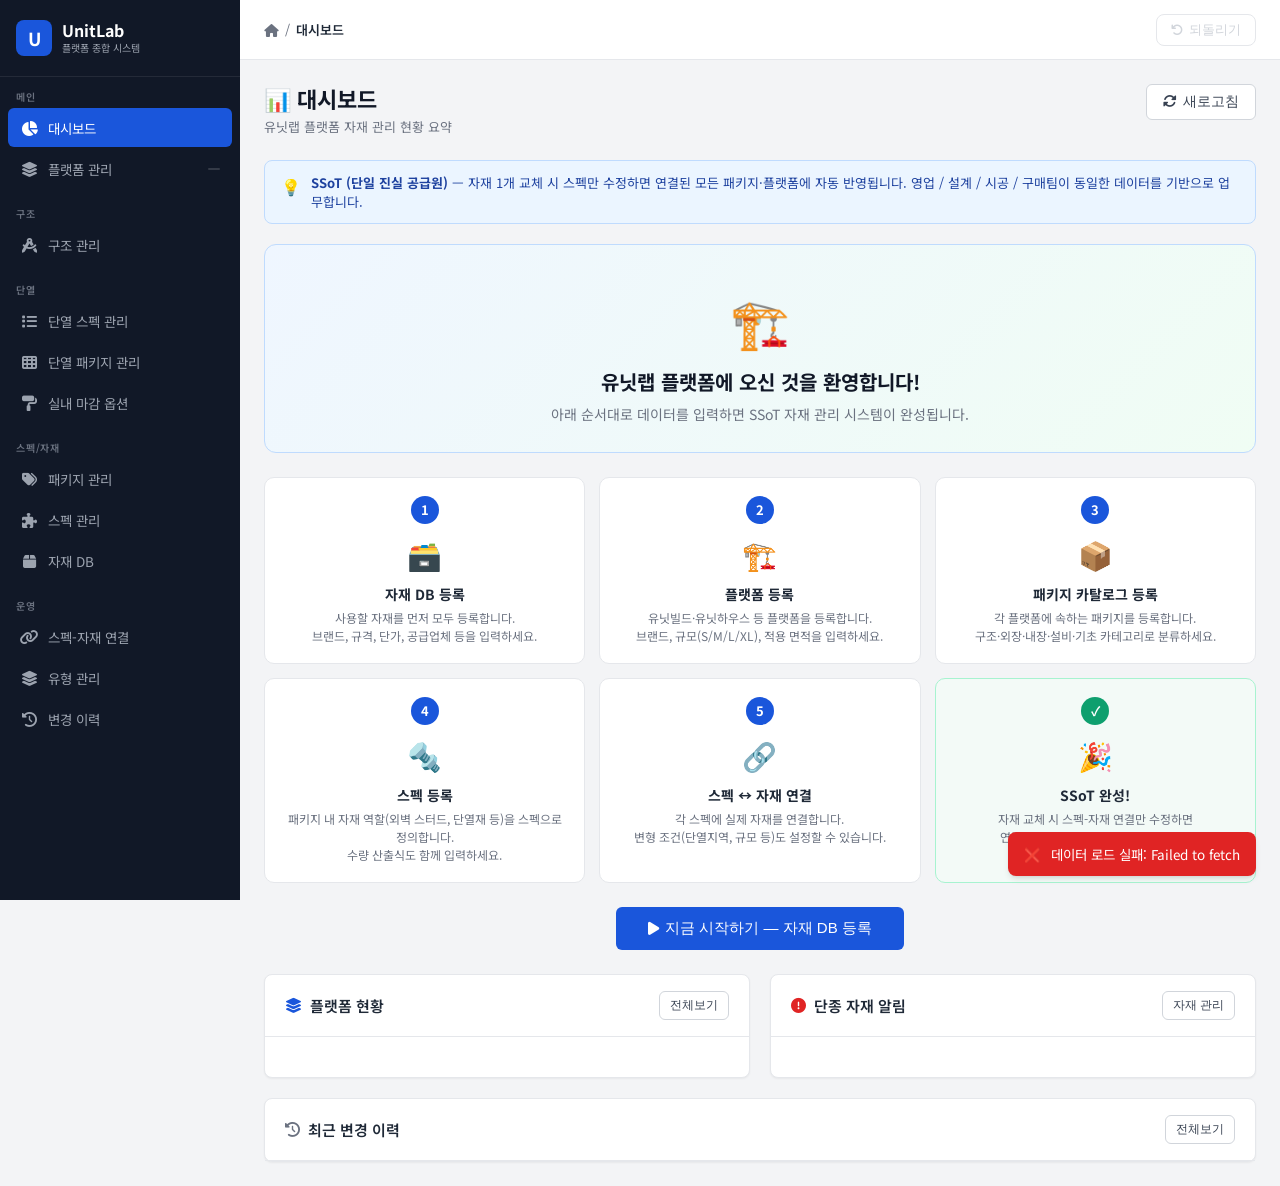
==== commit 624e5879: "feat(insulation): integrate insulation management into main app Add insulation specs, packages, and " ====
--- a/index.html
+++ b/index.html
@@ -5,6 +5,7 @@
   <meta name="viewport" content="width=device-width, initial-scale=1.0">
   <title>유닛랩 플랫폼 - 플랫폼 종합 시스템</title>
   <link rel="stylesheet" href="css/style.css">
+  <link rel="stylesheet" href="css/insulation.css">
   <link href="https://fonts.googleapis.com/css2?family=Noto+Sans+KR:wght@400;500;600;700&display=swap" rel="stylesheet">
   <link rel="stylesheet" href="https://cdn.jsdelivr.net/npm/@fortawesome/fontawesome-free@6.4.0/css/all.min.css">
 </head>
@@ -27,44 +28,59 @@
         <span class="nav-icon"><i class="fas fa-chart-pie"></i></span>
         대시보드
       </a>
-    </div>
-
-    <div class="sidebar-section">
-      <div class="sidebar-section-label">구조 관리</div>
       <a class="nav-item" data-page="lineups" onclick="navigate('lineups')">
         <span class="nav-icon"><i class="fas fa-layer-group"></i></span>
         플랫폼 관리
         <span class="nav-badge" id="nav-badge-lineups"></span>
       </a>
+    </div>
+
+    <div class="sidebar-section">
+      <div class="sidebar-section-label">구조</div>
+      <a class="nav-item" data-page="structure-mgmt" onclick="navigate('structure-mgmt')">
+        <span class="nav-icon"><i class="fas fa-drafting-compass"></i></span>
+        구조 관리
+      </a>
+    </div>
+
+    <div class="sidebar-section">
+      <div class="sidebar-section-label">단열</div>
+      <a class="nav-item" data-page="insulation-specs" onclick="navigate('insulation-specs')">
+        <span class="nav-icon"><i class="fas fa-list"></i></span>
+        단열 스펙 관리
+      </a>
+      <a class="nav-item" data-page="insulation-packages" onclick="navigate('insulation-packages')">
+        <span class="nav-icon"><i class="fas fa-th"></i></span>
+        단열 패키지 관리
+      </a>
+      <a class="nav-item" data-page="insulation-finish" onclick="navigate('insulation-finish')">
+        <span class="nav-icon"><i class="fas fa-paint-roller"></i></span>
+        실내 마감 옵션
+      </a>
+    </div>
+
+    <div class="sidebar-section">
+      <div class="sidebar-section-label">스펙/자재</div>
       <a class="nav-item" data-page="packages" onclick="navigate('packages')">
         <span class="nav-icon"><i class="fas fa-tags"></i></span>
         패키지 관리
       </a>
-      <!-- 패키지 카탈로그: 카테고리 페이지에 통합됨, nav 항목 숨김 -->
       <a class="nav-item" data-page="slots" onclick="navigate('slots')">
         <span class="nav-icon"><i class="fas fa-puzzle-piece"></i></span>
         스펙 관리
       </a>
-    </div>
-
-    <div class="sidebar-section">
-      <div class="sidebar-section-label">자재 관리</div>
       <a class="nav-item" data-page="materials" onclick="navigate('materials')">
         <span class="nav-icon"><i class="fas fa-box"></i></span>
         자재 DB
       </a>
+    </div>
+
+    <div class="sidebar-section">
+      <div class="sidebar-section-label">운영</div>
       <a class="nav-item" data-page="slot-materials" onclick="navigate('slot-materials')">
         <span class="nav-icon"><i class="fas fa-link"></i></span>
         스펙-자재 연결
       </a>
-      <a class="nav-item" data-page="variants" onclick="navigate('variants')">
-        <span class="nav-icon"><i class="fas fa-code-branch"></i></span>
-        변형(Variant)
-      </a>
-    </div>
-
-    <div class="sidebar-section">
-      <div class="sidebar-section-label">운영</div>
       <a class="nav-item" data-page="enums" onclick="navigate('enums')">
         <span class="nav-icon"><i class="fas fa-layer-group"></i></span>
         유형 관리
@@ -216,9 +232,145 @@
             </button>
           </div>
         </div>
-        <!-- 플랫폼 정보 + 카테고리별 선택 영역 (JS로 렌더링) -->
+        <!-- 플랫폼 정보 + 3개 섹션 (JS로 렌더링) -->
         <div id="detail-lineup-info"></div>
-        <div id="detail-settype-grid"></div>
+        <div class="ld-page-sections">
+          <div id="detail-structure-section"></div>
+          <div id="detail-insulation-section"></div>
+          <div id="detail-settype-grid"></div>
+        </div>
+      </section>
+
+      <!-- ===== 구조 관리 ===== -->
+      <section class="page" id="page-structure-mgmt">
+        <div class="page-header">
+          <div>
+            <div class="page-title">구조 관리</div>
+            <div class="page-desc">모든 플랫폼의 구조 규격·로직을 한곳에서 서술형으로 관리합니다.</div>
+          </div>
+        </div>
+        <div id="structure-mgmt-list" class="eng-mgmt-list"></div>
+      </section>
+
+      <!-- ===== 단열 스펙 관리 ===== -->
+      <section class="page" id="page-insulation-specs">
+        <div class="page-header">
+          <div>
+            <div class="page-title">단열 스펙 관리</div>
+            <div class="page-desc">판넬·단열재·마감재 스펙을 등록하고 자재 DB와 연결합니다. 두께는 패키지·마감 옵션에서 설정합니다.</div>
+          </div>
+          <div class="page-actions">
+            <button class="btn btn-primary" onclick="Insulation.addSpec()"><i class="fas fa-plus"></i> 스펙 추가</button>
+          </div>
+        </div>
+        <div class="card">
+          <div class="card-b" style="padding:0">
+            <table class="spec-table">
+              <thead>
+                <tr><th>스펙명</th><th>분류</th><th>연결 자재</th><th>λ (W/m·K)</th><th>관리</th></tr>
+              </thead>
+              <tbody id="insul-spec-tbody"></tbody>
+            </table>
+          </div>
+        </div>
+      </section>
+
+      <!-- ===== 단열 패키지 관리 ===== -->
+      <section class="page" id="page-insulation-packages">
+        <div class="page-header">
+          <div>
+            <div class="page-title">단열 패키지 관리</div>
+            <div class="page-desc">[별표1] 부위(외기 직·간접 행 분리)×지역별 구조·U. 공동주택·바닥난방은 패키지 속성. 플랫폼 연결은 <strong>플랫폼 상세</strong>.</div>
+          </div>
+        </div>
+        <div class="insul-pkg-layout">
+          <aside>
+            <div class="insul-pkg-list" id="insul-pkg-list"></div>
+            <button type="button" class="btn btn-secondary btn-sm" style="margin-top:8px;width:100%" onclick="Insulation.addPackage()">
+              <i class="fas fa-plus"></i> 패키지 추가
+            </button>
+          </aside>
+          <div class="card" style="margin-bottom:0">
+            <div class="card-b">
+              <div class="insul-pkg-head">
+                <div class="field"><label>패키지명</label><input type="text" id="insul-pkg-name" oninput="Insulation.onPkgMetaInput()"></div>
+                <div class="field"><label>코드</label><input type="text" id="insul-pkg-code" oninput="Insulation.onPkgMetaInput()"></div>
+                <div class="field">
+                  <label>공동주택 여부</label>
+                  <select id="insul-pkg-apartment" onchange="Insulation.onPkgAttrsChange()">
+                    <option value="1">공동주택</option>
+                    <option value="0">공동주택 외</option>
+                  </select>
+                </div>
+                <div class="field">
+                  <label>바닥난방 여부</label>
+                  <select id="insul-pkg-floor-heat" onchange="Insulation.onPkgAttrsChange()">
+                    <option value="1">바닥난방</option>
+                    <option value="0">바닥난방 아님</option>
+                  </select>
+                </div>
+              </div>
+              <p class="insul-note" id="insul-pkg-criteria-hint">[별표1] 공동주택 · 바닥난방</p>
+              <p class="insul-note">셀에는 구조 요약 표시 · 클릭 시 기준/계산 U 확인 · 내벽은 기준 없음(구조만)</p>
+              <div style="overflow-x:auto">
+                <table class="insul-matrix" id="insul-pkg-matrix"></table>
+              </div>
+              <div class="insul-cell-editor">
+                <div class="editor-title" id="insul-cell-editor-title">외벽 · 중부1 편집</div>
+                <div class="insul-cell-u-panel" id="insul-cell-u-panel">
+                  <div class="insul-u-compare-grid">
+                    <div class="insul-u-compare-item">
+                      <span class="k">[별표1] 기준 U</span>
+                      <span class="v" id="insul-limit-u">—</span>
+                      <span class="unit">W/m²·K 이하</span>
+                    </div>
+                    <div class="insul-u-compare-item insul-u-compare-calc">
+                      <span class="k">구조 계산 U</span>
+                      <span class="v" id="insul-calc-u">—</span>
+                      <span class="unit">W/m²·K</span>
+                    </div>
+                  </div>
+                  <div class="insul-u-compare-status" id="insul-u-status"></div>
+                  <div class="insul-u-struct-summary" id="insul-u-struct-summary"></div>
+                  <div class="insul-u-meta" id="insul-u-meta"></div>
+                </div>
+                <table class="insul-layer-table">
+                  <thead>
+                    <tr>
+                      <th class="col-no">번호</th><th>소재</th>
+                      <th class="col-lambda">λ</th><th class="col-thick">mm</th><th class="col-r">R</th>
+                    </tr>
+                  </thead>
+                  <tbody id="insul-layer-tbody"></tbody>
+                </table>
+              </div>
+              <div style="margin-top:14px;text-align:right">
+                <button type="button" class="btn btn-primary" id="insul-btn-pkg-save" disabled><i class="fas fa-save"></i> 패키지 저장</button>
+              </div>
+            </div>
+          </div>
+        </div>
+      </section>
+
+      <!-- ===== 실내 마감 옵션 ===== -->
+      <section class="page" id="page-insulation-finish">
+        <div class="page-header">
+          <div>
+            <div class="page-title">실내 마감 옵션</div>
+            <div class="page-desc">플랫폼 공통 마감. 레이어 소재는 단열 스펙(마감재) 드롭다운에서 선택합니다.</div>
+          </div>
+          <div class="page-actions">
+            <button class="btn btn-primary" onclick="Insulation.addFinishOption()"><i class="fas fa-plus"></i> 옵션 추가</button>
+          </div>
+        </div>
+        <div class="insul-finish-layout">
+          <div>
+            <div class="insul-finish-list" id="insul-finish-list"></div>
+          </div>
+          <div class="card" style="margin-bottom:0">
+            <div class="card-b" id="insul-finish-editor"></div>
+          </div>
+        </div>
       </section>
 
       <!-- ===== 패키지 관리 페이지 (분류 → 패키지 → 등급 3단 계층) ===== -->
@@ -1161,6 +1313,64 @@
   </div>
 </div>
 
+
+<!-- 단열 스펙 모달 -->
+<div class="modal-overlay" id="insul-spec-modal">
+  <div class="modal" style="max-width:480px">
+    <div class="modal-header">
+      <span class="modal-title" id="insul-spec-modal-title">단열 스펙</span>
+      <button class="modal-close" onclick="closeModal('insul-spec-modal')"><i class="fas fa-times"></i></button>
+    </div>
+    <div class="modal-body">
+      <input type="hidden" id="insul-spec-id">
+      <div class="form-group">
+        <label class="form-label">스펙명</label>
+        <input type="text" class="form-control" id="insul-spec-name" placeholder="예: 48K 그라스울 판넬">
+      </div>
+      <div class="form-group">
+        <label class="form-label">분류</label>
+        <select class="form-control" id="insul-spec-role">
+          <option value="panel">판넬</option>
+          <option value="insul">단열재</option>
+          <option value="finish">마감재</option>
+        </select>
+      </div>
+      <div class="form-group">
+        <label class="form-label">열전도율 λ (W/m·K)</label>
+        <input type="number" step="0.001" class="form-control" id="insul-spec-lambda" placeholder="0.036">
+      </div>
+    </div>
+    <div class="modal-footer">
+      <button class="btn btn-secondary" onclick="closeModal('insul-spec-modal')">취소</button>
+      <button class="btn btn-primary" id="insul-btn-spec-save">저장</button>
+    </div>
+  </div>
+</div>
+
+<!-- 단열 스펙 자재 연결 -->
+<div class="modal-overlay" id="insul-spec-mat-modal">
+  <div class="modal" style="max-width:520px">
+    <div class="modal-header">
+      <span class="modal-title" id="insul-mat-pick-title">자재 연결</span>
+      <button class="modal-close" onclick="closeModal('insul-spec-mat-modal')"><i class="fas fa-times"></i></button>
+    </div>
+    <div class="modal-body">
+      <div class="search-box" style="margin-bottom:12px">
+        <span class="search-icon"><i class="fas fa-search"></i></span>
+        <input type="text" class="form-control" id="insul-mat-pick-search" placeholder="자재 검색…"
+          oninput="Insulation.filterMatPick(this.value)">
+      </div>
+      <div id="insul-mat-pick-list" style="max-height:320px;overflow-y:auto"></div>
+    </div>
+    <div class="modal-footer">
+      <button class="btn btn-secondary" onclick="closeModal('insul-spec-mat-modal')">취소</button>
+      <button class="btn btn-primary" id="insul-mat-pick-confirm" disabled>연결</button>
+    </div>
+  </div>
+</div>
+
+
+<script src="js/insulation.js"></script>
 <script src="js/app.js"></script>
 
 
--- a/css/style.css
+++ b/css/style.css
@@ -325,6 +325,18 @@
   color: #fff;
 }
 .btn-primary:hover { background: var(--primary-dark); }
+.btn-primary:disabled,
+.btn-primary[disabled] {
+  background: var(--gray-200);
+  color: var(--gray-400);
+  border: 1px solid var(--gray-200);
+  cursor: not-allowed;
+  box-shadow: none;
+}
+.btn-primary:disabled:hover,
+.btn-primary[disabled]:hover {
+  background: var(--gray-200);
+}
 
 .btn-secondary {
   background: #fff;
@@ -1120,6 +1132,141 @@
   font-size: 14px;
   font-weight: 500;
   color: var(--gray-800);
+}
+
+.ld-page-sections {
+  display: flex;
+  flex-direction: column;
+  gap: 20px;
+  margin-top: 20px;
+}
+
+.ld-section {
+  margin-top: 0;
+}
+
+.ld-section-head {
+  display: flex;
+  align-items: baseline;
+  flex-wrap: wrap;
+  gap: 10px 16px;
+  padding: 16px 20px 0;
+}
+
+.ld-section-title {
+  font-size: 15px;
+  font-weight: 700;
+  color: var(--gray-800);
+  display: flex;
+  align-items: center;
+  gap: 8px;
+}
+
+.ld-section-hint {
+  font-size: 12px;
+  color: var(--gray-400);
+  font-weight: 400;
+}
+
+.ld-section-body {
+  display: flex;
+  flex-direction: column;
+  gap: 14px;
+}
+
+.ld-section-actions {
+  display: flex;
+  justify-content: flex-end;
+  padding-top: 4px;
+}
+
+.ld-narrative-field {
+  display: flex;
+  flex-direction: column;
+  gap: 6px;
+}
+
+.ld-narrative-label {
+  font-size: 12px;
+  font-weight: 600;
+  color: var(--gray-600);
+}
+
+.ld-narrative-textarea {
+  width: 100%;
+  min-height: 88px;
+  padding: 10px 12px;
+  font-size: 13.5px;
+  line-height: 1.55;
+  border: 1px solid var(--gray-200);
+  border-radius: 8px;
+  resize: vertical;
+  font-family: inherit;
+  color: var(--gray-800);
+  background: #fff;
+  transition: border-color 0.15s;
+}
+
+.ld-narrative-textarea:focus {
+  outline: none;
+  border-color: var(--primary);
+  box-shadow: 0 0 0 3px rgba(26, 86, 219, 0.1);
+}
+
+.ld-narrative-textarea::placeholder {
+  color: var(--gray-400);
+}
+
+.lds-section-card .lds-wrap {
+  margin-top: 0;
+}
+
+.lds-section-card .card-body {
+  padding-top: 8px;
+}
+
+/* 구조·단열 통합 관리 */
+.eng-mgmt-list {
+  display: flex;
+  flex-direction: column;
+  gap: 16px;
+}
+
+.eng-mgmt-card--filled {
+  border-color: #bfdbfe;
+}
+
+.eng-mgmt-card-head {
+  display: flex;
+  align-items: center;
+  justify-content: space-between;
+  gap: 12px;
+  padding: 14px 18px;
+  border-bottom: 1px solid var(--gray-100);
+}
+
+.eng-mgmt-card-title {
+  display: flex;
+  align-items: center;
+  flex-wrap: wrap;
+  gap: 8px 12px;
+}
+
+.eng-mgmt-name {
+  font-size: 14px;
+  font-weight: 600;
+  color: var(--gray-800);
+}
+
+.eng-mgmt-id {
+  font-size: 11px;
+  color: var(--gray-400);
+}
+
+.eng-mgmt-card-body {
+  display: flex;
+  flex-direction: column;
+  gap: 12px;
 }
 
 .ldic-desc {
@@ -4325,6 +4472,24 @@
 .sml-actions {
   display: flex;
   gap: 4px;
+}
+
+/* 빈 셀 표시 */
+.sml-empty-cell {
+  color: var(--gray-300);
+  font-size: 13px;
+}
+
+/* 등급·항목 태그 칩 */
+.sml-tag {
+  display: inline-block;
+  padding: 2px 7px;
+  margin: 2px 2px 2px 0;
+  font-size: 11px;
+  border-radius: 4px;
+  background: var(--gray-100, #f3f4f6);
+  color: var(--gray-600, #4b5563);
+  white-space: nowrap;
 }
 
 /* 정상 상태 — 모든 스펙 연결됨 */
--- a/css/insulation.css
+++ b/css/insulation.css
@@ -0,0 +1,102 @@
+/* 단열 관리 — 목업 v2 기반 */
+.insul-note { font-size: 12px; color: var(--gray-500); line-height: 1.5; margin-bottom: 12px; }
+.insul-note strong { color: var(--gray-700); }
+
+.insul-layer-table { width: 100%; border-collapse: collapse; border: 1px solid var(--gray-300); }
+.insul-layer-table th {
+  background: #e8eef7; border: 1px solid var(--gray-300); padding: 8px 6px;
+  font-size: 12px; font-weight: 600; color: var(--gray-700);
+}
+.insul-layer-table td { border: 1px solid var(--gray-300); padding: 4px 6px; vertical-align: middle; }
+.insul-layer-table select, .insul-layer-table input {
+  width: 100%; border: 1px solid var(--gray-200); padding: 5px 6px; font-size: 12.5px;
+  font-family: inherit; border-radius: 3px; background: #fff;
+}
+.insul-layer-table .col-no { width: 52px; text-align: center; background: var(--gray-50); font-size: 11px; font-weight: 600; color: var(--gray-600); }
+.insul-layer-table tr.surface .col-no,
+.insul-layer-table tr.finish-row .col-no { color: var(--gray-700); }
+.insul-layer-table .col-lambda { width: 96px; }
+.insul-layer-table .col-thick { width: 84px; }
+.insul-layer-table .col-r { width: 96px; }
+.insul-layer-table .col-r input { background: #f8fafc; text-align: right; font-variant-numeric: tabular-nums; }
+.insul-layer-table tr.surface td { background: #f0fdf4; }
+.insul-layer-table tr.finish-row td { background: #fffbeb; }
+
+.insul-pkg-layout { display: grid; grid-template-columns: 220px 1fr; gap: 16px; align-items: start; }
+@media (max-width: 900px) { .insul-pkg-layout { grid-template-columns: 1fr; } }
+.insul-pkg-list { border: 1px solid var(--gray-200); border-radius: 8px; overflow: hidden; background: #fff; }
+.insul-pkg-list-item { padding: 12px 14px; border-bottom: 1px solid var(--gray-100); cursor: pointer; }
+.insul-pkg-list-item:hover { background: var(--gray-50); }
+.insul-pkg-list-item.active { background: var(--primary-light); border-left: 3px solid var(--primary); }
+.insul-pkg-list-item .t { font-weight: 600; font-size: 13px; }
+.insul-pkg-list-item .d { font-size: 11px; color: var(--gray-500); margin-top: 2px; font-family: monospace; }
+
+.insul-pkg-head { display: flex; flex-wrap: wrap; gap: 16px; align-items: flex-end; margin-bottom: 16px; }
+.insul-pkg-head .field label { display: block; font-size: 11px; font-weight: 600; color: var(--gray-500); margin-bottom: 4px; }
+.insul-pkg-head input, .insul-pkg-head select {
+  padding: 8px 10px; border: 1px solid var(--gray-300); border-radius: 6px; font-size: 13px; min-width: 160px;
+}
+
+.insul-matrix { width: 100%; border-collapse: collapse; font-size: 12.5px; }
+.insul-matrix th { background: var(--gray-50); padding: 10px; border-bottom: 2px solid var(--gray-200); font-size: 11px; }
+.insul-matrix td { padding: 10px; border-bottom: 1px solid var(--gray-100); vertical-align: top; }
+.insul-matrix .part-col { width: 148px; background: var(--gray-50); font-weight: 600; text-align: left; padding-left: 12px; font-size: 11.5px; line-height: 1.35; }
+.insul-matrix td.cell-fail { background: #fef2f2; }
+.insul-matrix td.cell-fail.active { background: #fee2e2; box-shadow: inset 0 0 0 2px #dc2626; }
+.insul-matrix td.cell-na { background: var(--gray-50); opacity: 0.85; }
+.insul-matrix td.cell-optional { background: #fafafa; }
+.insul-matrix td.cell { cursor: pointer; min-width: 140px; padding: 10px 12px; }
+.insul-matrix td.cell:hover { background: var(--gray-50); }
+.insul-matrix td.cell.active { background: var(--primary-light); box-shadow: inset 0 0 0 2px var(--primary); }
+.insul-matrix .struct-main { font-size: 12.5px; font-weight: 600; color: var(--gray-800); line-height: 1.45; }
+.insul-matrix .struct-line { margin-top: 3px; }
+.insul-matrix .struct-line:first-child { margin-top: 0; }
+.insul-matrix .struct-empty { font-size: 12px; color: var(--gray-400); font-style: italic; }
+
+.insul-cell-u-panel {
+  display: grid; gap: 8px; margin-bottom: 14px; padding: 12px 14px;
+  background: #f8fafc; border: 1px solid var(--gray-200); border-radius: 8px;
+}
+.insul-u-compare-grid { display: grid; grid-template-columns: 1fr 1fr; gap: 12px; }
+@media (max-width: 560px) { .insul-u-compare-grid { grid-template-columns: 1fr; } }
+.insul-u-compare-item { text-align: center; padding: 10px 8px; background: #fff; border-radius: 6px; border: 1px solid var(--gray-200); }
+.insul-u-compare-item .k { display: block; font-size: 11px; font-weight: 600; color: var(--gray-500); margin-bottom: 6px; }
+.insul-u-compare-item .v { display: block; font-size: 26px; font-weight: 700; font-variant-numeric: tabular-nums; color: var(--gray-800); }
+.insul-u-compare-item .unit { display: block; font-size: 10px; color: var(--gray-400); margin-top: 4px; }
+.insul-u-compare-calc .v { color: var(--primary); }
+.insul-u-compare-status { font-size: 12px; font-weight: 600; text-align: center; color: var(--gray-600); }
+.insul-cell-u-panel.insul-u-pass { border-color: #6ee7b7; background: #ecfdf5; }
+.insul-cell-u-panel.insul-u-pass .insul-u-compare-status { color: #047857; }
+.insul-cell-u-panel.insul-u-fail { border-color: #fca5a5; background: #fef2f2; }
+.insul-cell-u-panel.insul-u-fail .insul-u-compare-calc .v { color: #dc2626; }
+.insul-cell-u-panel.insul-u-fail .insul-u-compare-status { color: #b91c1c; }
+.insul-cell-u-panel.insul-u-optional .insul-u-compare-status { color: var(--gray-500); font-weight: 500; }
+.insul-u-struct-summary {
+  font-size: 13px; font-weight: 600; color: var(--gray-800); line-height: 1.5;
+  padding: 8px 10px; background: #fff; border-radius: 6px; border: 1px solid var(--gray-200);
+}
+.insul-u-meta { font-size: 11px; color: var(--gray-500); text-align: center; line-height: 1.45; }
+
+.insul-cell-editor { margin-top: 18px; padding-top: 18px; border-top: 2px solid var(--gray-200); }
+.insul-cell-editor .editor-title { font-size: 15px; font-weight: 700; margin-bottom: 10px; }
+
+.insul-finish-layout { display: grid; grid-template-columns: 220px 1fr; gap: 16px; }
+@media (max-width: 800px) { .insul-finish-layout { grid-template-columns: 1fr; } }
+.insul-finish-list { border: 1px solid var(--gray-200); border-radius: 8px; overflow: hidden; background: #fff; }
+.insul-finish-list-item { padding: 12px 14px; border-bottom: 1px solid var(--gray-100); cursor: pointer; }
+.insul-finish-list-item:hover { background: var(--gray-50); }
+.insul-finish-list-item.active { background: var(--primary-light); border-left: 3px solid var(--primary); }
+.insul-finish-list-item .t { font-weight: 600; font-size: 13px; }
+.insul-finish-list-item .d { font-size: 11px; color: var(--gray-500); margin-top: 3px; }
+
+.insul-link-mat { color: var(--primary); cursor: pointer; font-weight: 500; }
+.insul-link-mat.muted { color: var(--gray-400); font-weight: 400; }
+.insul-mat-pick-row {
+  padding: 10px 12px; border: 1px solid var(--gray-200); border-radius: 8px; margin-bottom: 8px; cursor: pointer;
+}
+.insul-mat-pick-row.sel { border-color: var(--primary); background: var(--primary-light); }
+
+.ld-insul-pkg-row { margin-bottom: 14px; }
+.ld-insul-pkg-row label { font-size: 12px; font-weight: 600; color: var(--gray-600); display: block; margin-bottom: 6px; }
+.ld-insul-pkg-row select { width: 100%; max-width: 420px; padding: 8px 10px; border: 1px solid var(--gray-300); border-radius: 6px; }
+.ld-insul-pkg-hint { font-size: 12px; color: var(--gray-500); margin-top: 6px; }
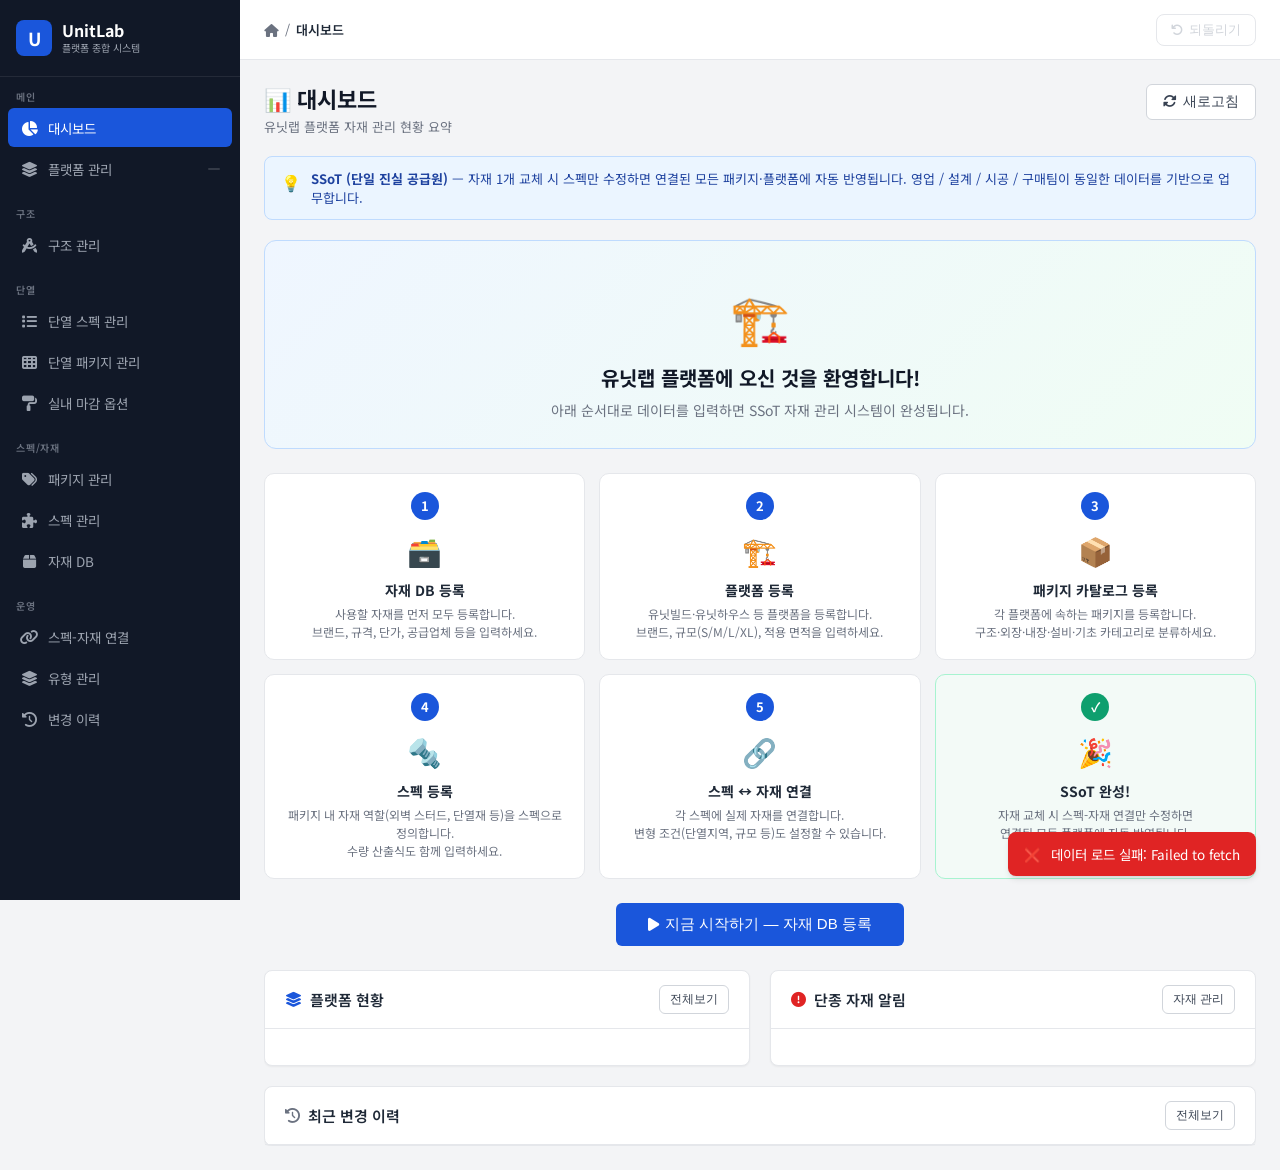
==== commit 8257f0e0: "style: UI 전체 개선 — 표 가로 넘침 방지·열 너비 안정화·패딩 정비 주요 변경사항: - #main, #content에 min-width:0 / overflow-x:hid" ====
--- a/index.html
+++ b/index.html
@@ -198,9 +198,17 @@
           </div>
           <div class="table-wrapper">
             <table>
+              <colgroup>
+                <col style="width:38px">
+                <col style="width:90px">
+                <col>
+                <col style="width:30%">
+                <col style="width:74px">
+                <col style="width:96px">
+              </colgroup>
               <thead>
                 <tr>
-                  <th style="width:32px"></th>
+                  <th></th>
                   <th>브랜드</th>
                   <th>플랫폼명</th>
                   <th>설명</th>
@@ -677,6 +685,16 @@
 
         <div class="table-wrapper">
           <table>
+            <colgroup>
+              <col style="width:126px">
+              <col style="width:80px">
+              <col>
+              <col style="width:72px">
+              <col style="width:13%">
+              <col style="width:13%">
+              <col style="width:76px">
+              <col style="width:13%">
+            </colgroup>
             <thead>
               <tr>
                 <th>일시</th>
--- a/css/style.css
+++ b/css/style.css
@@ -157,6 +157,8 @@
   display: flex;
   flex-direction: column;
   min-height: 100vh;
+  min-width: 0;
+  overflow-x: hidden;
 }
 
 /* 헤더 */
@@ -266,6 +268,8 @@
 #content {
   flex: 1;
   padding: 24px;
+  min-width: 0;
+  overflow-x: hidden;
 }
 
 /* 페이지 - 기본 숨김 */
@@ -456,12 +460,15 @@
   overflow-x: auto;
   border-radius: var(--border-radius);
   border: 1px solid var(--gray-200);
+  width: 100%;
+  min-width: 0;
 }
 
 table {
   width: 100%;
   border-collapse: collapse;
   background: #fff;
+  word-break: break-word;
 }
 
 thead th {
@@ -475,6 +482,8 @@
   letter-spacing: 0.04em;
   border-bottom: 1px solid var(--gray-200);
   white-space: nowrap;
+  overflow: hidden;
+  text-overflow: ellipsis;
 }
 
 tbody td {
@@ -482,6 +491,8 @@
   border-bottom: 1px solid var(--gray-100);
   vertical-align: middle;
   font-size: 13.5px;
+  overflow-wrap: break-word;
+  word-break: break-word;
 }
 
 tbody tr:last-child td { border-bottom: none; }
@@ -2587,33 +2598,47 @@
 #page-materials .materials-table {
   table-layout: fixed;
   width: 100%;
-}
-#page-materials .materials-table .mat-col-type { width: 72px; }
-#page-materials .materials-table .mat-col-img { width: 52px; }
-#page-materials .materials-table .mat-col-code { width: 96px; }
-#page-materials .materials-table .mat-col-name { width: auto; }
-#page-materials .materials-table .mat-col-brand { width: 80px; }
-#page-materials .materials-table .mat-col-spec { width: 120px; }
-#page-materials .materials-table .mat-col-unit { width: 48px; }
-#page-materials .materials-table .mat-col-price { width: 88px; }
-#page-materials .materials-table .mat-col-supplier { width: 96px; }
-#page-materials .materials-table .mat-col-status { width: 76px; }
-#page-materials .materials-table .mat-col-actions { width: 108px; }
-
-#page-materials .materials-table thead th,
+  min-width: 820px;
+}
+#page-materials .materials-table .mat-col-type     { width: 68px; }
+#page-materials .materials-table .mat-col-img      { width: 56px; }
+#page-materials .materials-table .mat-col-code     { width: 90px; }
+#page-materials .materials-table .mat-col-name     { width: auto; min-width: 120px; }
+#page-materials .materials-table .mat-col-brand    { width: 80px; }
+#page-materials .materials-table .mat-col-spec     { width: 110px; }
+#page-materials .materials-table .mat-col-unit     { width: 46px; }
+#page-materials .materials-table .mat-col-price    { width: 82px; }
+#page-materials .materials-table .mat-col-supplier { width: 90px; }
+#page-materials .materials-table .mat-col-status   { width: 72px; }
+#page-materials .materials-table .mat-col-actions  { width: 100px; }
+
+#page-materials .materials-table thead th {
+  overflow: hidden;
+  text-overflow: ellipsis;
+  white-space: nowrap;
+  padding: 10px 10px;
+}
 #page-materials .materials-table tbody td {
   overflow: hidden;
   text-overflow: ellipsis;
   white-space: nowrap;
-}
-#page-materials .materials-table .mat-col-name,
+  padding: 9px 10px;
+}
+#page-materials .materials-table .mat-col-name {
+  white-space: nowrap;
+  overflow: hidden;
+  text-overflow: ellipsis;
+}
 #page-materials .materials-table .mat-col-spec {
   white-space: nowrap;
+  overflow: hidden;
+  text-overflow: ellipsis;
 }
 #page-materials .materials-table .mat-col-actions,
 #page-materials .materials-table .mat-col-status {
   overflow: visible;
   text-overflow: clip;
+  white-space: nowrap;
 }
 
 .mat-status-slot {
@@ -5638,3 +5663,239 @@
   color: var(--gray-400);
   padding: 6px 6px 4px;
 }
+
+/* ================================================================
+   UI 개선 — 테이블 가로 넘침 방지 · 열 너비 안정화 · 패딩 정비
+   ================================================================ */
+
+/* ── 전체 페이지 오버플로우 방지 ─────────────────────────────────── */
+.page {
+  max-width: 100%;
+  overflow-x: hidden;
+}
+
+/* ── 플랫폼 목록 테이블 ──────────────────────────────────────────── */
+#page-lineups .table-wrapper {
+  overflow-x: auto;
+}
+#page-lineups table {
+  table-layout: fixed;
+  min-width: 580px;
+  width: 100%;
+}
+#page-lineups table col:nth-child(1) { width: 38px; }   /* 드래그 핸들 */
+#page-lineups table col:nth-child(2) { width: 90px; }   /* 브랜드 */
+#page-lineups table col:nth-child(3) { width: auto; min-width: 140px; }  /* 플랫폼명 */
+#page-lineups table col:nth-child(4) { width: 30%; }    /* 설명 */
+#page-lineups table col:nth-child(5) { width: 70px; }   /* 상태 */
+#page-lineups table col:nth-child(6) { width: 90px; }   /* 관리 */
+
+#page-lineups table thead th {
+  white-space: nowrap;
+  overflow: hidden;
+  text-overflow: ellipsis;
+  padding: 10px 12px;
+}
+#page-lineups table tbody td {
+  padding: 10px 12px;
+  overflow: hidden;
+  text-overflow: ellipsis;
+  white-space: nowrap;
+}
+/* 설명 열: 줄바꿈 허용 */
+#page-lineups table tbody td:nth-child(4) {
+  white-space: normal;
+  word-break: break-word;
+  line-height: 1.45;
+}
+/* 관리/상태 열: 버튼이 잘리지 않도록 */
+#page-lineups table thead th:nth-child(5),
+#page-lineups table thead th:nth-child(6),
+#page-lineups table tbody td:nth-child(5),
+#page-lineups table tbody td:nth-child(6) {
+  overflow: visible;
+  white-space: nowrap;
+}
+
+/* ── 변경 이력 테이블 ────────────────────────────────────────────── */
+#page-changelogs .table-wrapper {
+  overflow-x: auto;
+}
+#page-changelogs table {
+  table-layout: fixed;
+  min-width: 780px;
+  width: 100%;
+}
+#page-changelogs table thead th:nth-child(1) { width: 130px; } /* 일시 */
+#page-changelogs table thead th:nth-child(2) { width: 80px; }  /* 대상 유형 */
+#page-changelogs table thead th:nth-child(3) { width: auto; min-width: 120px; } /* 대상명 */
+#page-changelogs table thead th:nth-child(4) { width: 70px; }  /* 변경 유형 */
+#page-changelogs table thead th:nth-child(5) { width: 14%; }   /* 변경 전 */
+#page-changelogs table thead th:nth-child(6) { width: 14%; }   /* 변경 후 */
+#page-changelogs table thead th:nth-child(7) { width: 80px; }  /* 변경자 */
+#page-changelogs table thead th:nth-child(8) { width: 14%; }   /* 사유 */
+
+#page-changelogs table thead th {
+  overflow: hidden;
+  text-overflow: ellipsis;
+  white-space: nowrap;
+  padding: 10px 12px;
+}
+#page-changelogs table tbody td {
+  padding: 10px 12px;
+  overflow: hidden;
+  text-overflow: ellipsis;
+  white-space: nowrap;
+  max-width: 0; /* table-layout:fixed + overflow:hidden 동작 보장 */
+}
+/* 대상명·변경전후·사유: 줄바꿈 허용 */
+#page-changelogs table tbody td:nth-child(3),
+#page-changelogs table tbody td:nth-child(5),
+#page-changelogs table tbody td:nth-child(6),
+#page-changelogs table tbody td:nth-child(8) {
+  white-space: normal;
+  word-break: break-word;
+  overflow: visible;
+  max-width: none;
+  line-height: 1.45;
+}
+
+/* ── 스펙 관리 그룹 테이블 — 매트릭스 칩 잘림 방지 ─────────────── */
+.slot-group-block table {
+  min-width: 480px;
+}
+.slot-group-block table thead th,
+.slot-group-block table tbody td {
+  padding: 9px 12px;
+}
+/* 자재 칩 열: 줄바꿈 허용 */
+.slot-group-block table tbody td:nth-child(5) {
+  white-space: normal;
+  overflow: visible;
+  word-break: break-word;
+}
+
+/* ── 스펙-자재 연결 페이지 테이블 ───────────────────────────────── */
+#page-slot-materials .table-wrapper {
+  overflow-x: auto;
+}
+#page-slot-materials table {
+  min-width: 480px;
+}
+#page-slot-materials table thead th,
+#page-slot-materials table tbody td {
+  padding: 10px 14px;
+  white-space: normal;
+  word-break: break-word;
+}
+
+/* ── 단열 스펙 테이블 ────────────────────────────────────────────── */
+#page-insulation-specs .table-wrapper,
+.spec-table {
+  overflow-x: auto;
+  min-width: 0;
+}
+.spec-table {
+  width: 100%;
+  min-width: 400px;
+}
+.spec-table thead th,
+.spec-table tbody td {
+  padding: 10px 14px;
+  white-space: normal;
+  word-break: break-word;
+}
+
+/* ── 단열 패키지 매트릭스 래퍼 ──────────────────────────────────── */
+.insul-matrix {
+  min-width: 100%;
+}
+
+/* ── 매트릭스 테이블 (패키지 상세) ─────────────────────────────── */
+.std-matrix-table thead th,
+.std-matrix-table tbody td {
+  padding: 10px 14px;
+}
+.matrix-corner-cell {
+  min-width: 130px;
+  padding: 12px 14px;
+}
+.matrix-header-cell {
+  min-width: 150px;
+  padding: 12px 14px;
+}
+.matrix-row-header-inner {
+  padding: 10px 12px;
+}
+.matrix-cell-inner {
+  padding: 10px 12px;
+  min-height: 52px;
+}
+
+/* ── 카드/섹션 내부 패딩 정비 ───────────────────────────────────── */
+.card-body {
+  padding: 18px 20px;
+}
+.card-header {
+  padding: 14px 20px;
+}
+.filter-bar {
+  padding: 0;
+  margin-bottom: 14px;
+}
+
+/* ── 페이지 헤더 패딩 정비 ──────────────────────────────────────── */
+.page-header {
+  margin-bottom: 20px;
+  flex-wrap: wrap;
+  gap: 12px;
+}
+
+/* ── 뱃지: 텍스트 잘림 방지 ────────────────────────────────────── */
+.badge {
+  white-space: nowrap;
+  flex-shrink: 0;
+}
+
+/* ── stat-grid: 작은 화면에서 카드 너비 최소 보장 ──────────────── */
+.stat-grid {
+  grid-template-columns: repeat(auto-fit, minmax(160px, 1fr));
+}
+
+/* ── grid-2 / grid-3: 좁은 컨텐츠 영역 대응 ────────────────────── */
+.grid-2 {
+  grid-template-columns: repeat(auto-fit, minmax(300px, 1fr));
+}
+.grid-3 {
+  grid-template-columns: repeat(auto-fit, minmax(260px, 1fr));
+}
+
+/* ── 텍스트 노드 기본 줄바꿈 ────────────────────────────────────── */
+p, li, span.text-wrap {
+  overflow-wrap: break-word;
+  word-break: break-word;
+}
+
+/* ── 모달 내부 테이블 ───────────────────────────────────────────── */
+.modal .table-wrapper {
+  overflow-x: auto;
+}
+.modal table {
+  min-width: 320px;
+}
+
+/* ── 페이지네이션 패딩 ──────────────────────────────────────────── */
+.pagination {
+  padding: 14px 0 6px;
+  flex-wrap: wrap;
+}
+
+/* ── 반응형: 사이드바 너비 조정 시 콘텐츠 보호 ─────────────────── */
+@media (max-width: 1100px) {
+  :root { --sidebar-width: 220px; }
+  #content { padding: 18px 20px; }
+}
+@media (max-width: 900px) {
+  #content { padding: 14px 16px; }
+  .stat-grid { grid-template-columns: repeat(auto-fit, minmax(140px, 1fr)); }
+}
--- a/css/insulation.css
+++ b/css/insulation.css
@@ -22,8 +22,9 @@
 .insul-layer-table tr.surface td { background: #f0fdf4; }
 .insul-layer-table tr.finish-row td { background: #fffbeb; }
 
-.insul-pkg-layout { display: grid; grid-template-columns: 220px 1fr; gap: 16px; align-items: start; }
+.insul-pkg-layout { display: grid; grid-template-columns: 220px 1fr; gap: 16px; align-items: start; min-width: 0; }
 @media (max-width: 900px) { .insul-pkg-layout { grid-template-columns: 1fr; } }
+.insul-pkg-layout > .card { min-width: 0; overflow-x: auto; }
 .insul-pkg-list { border: 1px solid var(--gray-200); border-radius: 8px; overflow: hidden; background: #fff; }
 .insul-pkg-list-item { padding: 12px 14px; border-bottom: 1px solid var(--gray-100); cursor: pointer; }
 .insul-pkg-list-item:hover { background: var(--gray-50); }
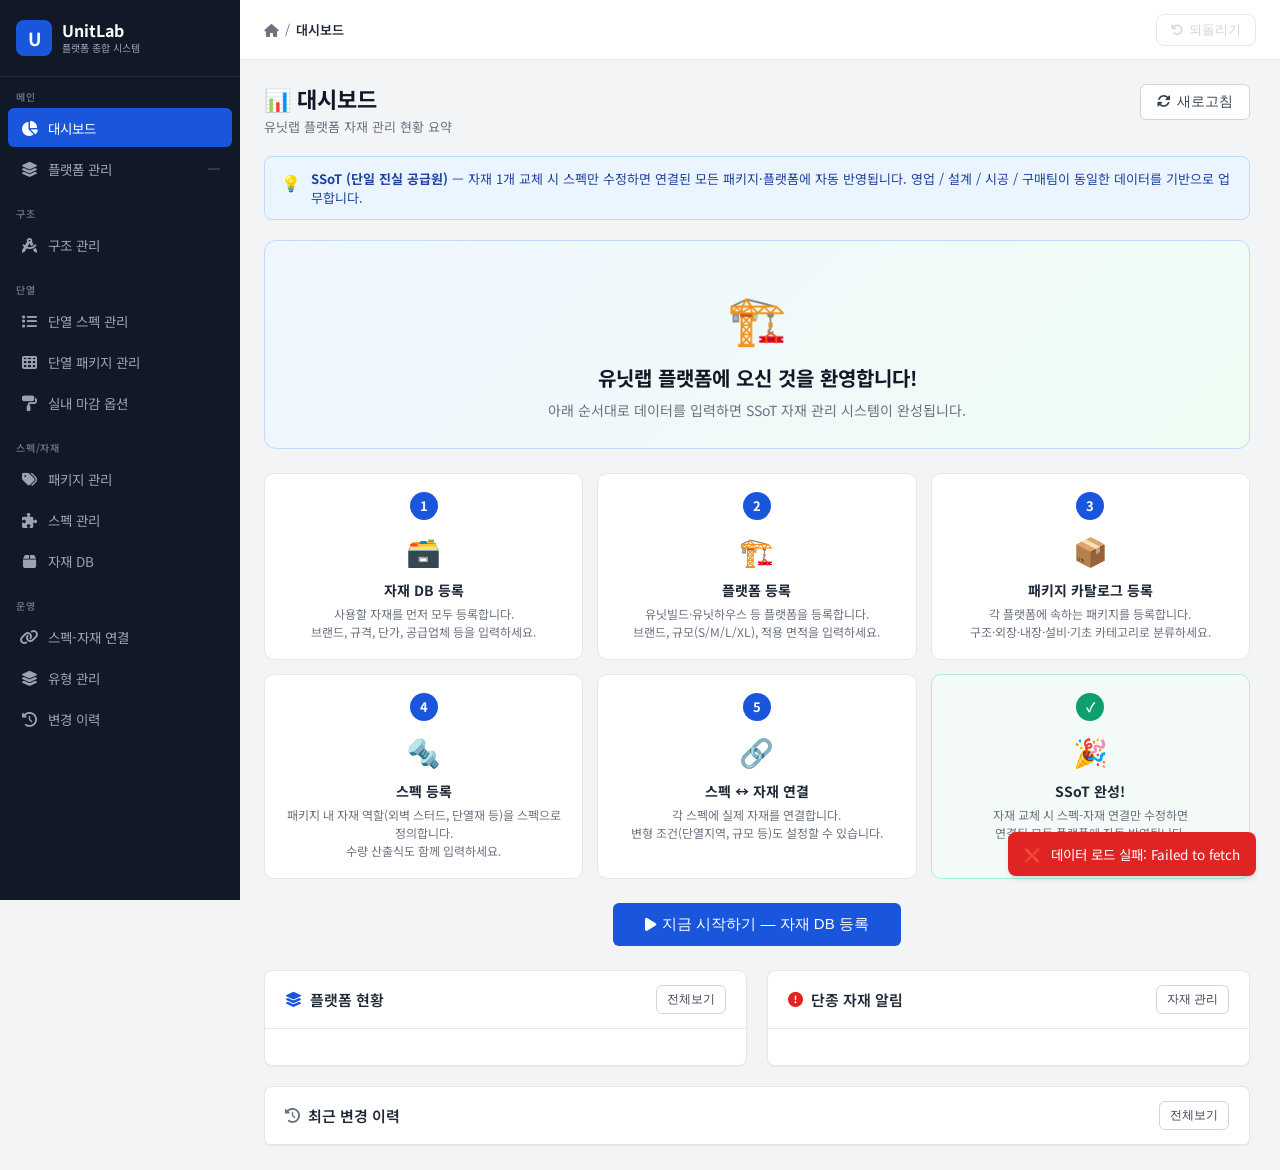
==== commit c5ca9ab5: "feat: 단열 패키지 관리 페이지 완성 부위×지역 매트릭스, 셀별 U값·레이어 편집, 패키지 드롭다운·자동저장 UI를 마무리하고 좌우 50/50 레이아웃·선택 표시·스크롤바로 인" ====
--- a/index.html
+++ b/index.html
@@ -200,7 +200,7 @@
             <table>
               <colgroup>
                 <col style="width:38px">
-                <col style="width:90px">
+                <col style="width:108px">
                 <col>
                 <col style="width:30%">
                 <col style="width:74px">
@@ -275,12 +275,25 @@
           <div class="card-b" style="padding:0">
             <table class="spec-table">
               <thead>
-                <tr><th>스펙명</th><th>분류</th><th>연결 자재</th><th>λ (W/m·K)</th><th>관리</th></tr>
+                <tr><th>스펙명</th><th>분류</th><th>방화등급</th><th>연결 자재</th><th>λ (W/m·K)</th><th>관리</th></tr>
               </thead>
               <tbody id="insul-spec-tbody"></tbody>
             </table>
           </div>
         </div>
+
+        <div class="card insul-specs-pkg-section">
+          <div class="card-header" style="display:flex;align-items:center;justify-content:space-between;gap:12px">
+            <span class="card-title">단열 패키지</span>
+            <button type="button" class="btn btn-primary btn-sm" onclick="Insulation.addPackage()">
+              <i class="fas fa-plus"></i> 패키지 추가
+            </button>
+          </div>
+          <div class="card-b" style="padding:12px">
+            <div class="insul-pkg-list insul-pkg-list--mgmt" id="insul-pkg-list-mgmt"></div>
+            <p class="insul-note" style="margin:10px 0 0">패키지명을 클릭하면 <strong>단열 패키지 관리</strong>에서 부위×지역 구조를 편집합니다.</p>
+          </div>
+        </div>
       </section>
 
       <!-- ===== 단열 패키지 관리 ===== -->
@@ -288,17 +301,23 @@
         <div class="page-header">
           <div>
             <div class="page-title">단열 패키지 관리</div>
-            <div class="page-desc">[별표1] 부위(외기 직·간접 행 분리)×지역별 구조·U. 공동주택·바닥난방은 패키지 속성. 플랫폼 연결은 <strong>플랫폼 상세</strong>.</div>
-          </div>
-        </div>
-        <div class="insul-pkg-layout">
-          <aside>
-            <div class="insul-pkg-list" id="insul-pkg-list"></div>
-            <button type="button" class="btn btn-secondary btn-sm" style="margin-top:8px;width:100%" onclick="Insulation.addPackage()">
-              <i class="fas fa-plus"></i> 패키지 추가
-            </button>
-          </aside>
-          <div class="card" style="margin-bottom:0">
+          </div>
+        </div>
+        <div class="insul-pkg-select-bar">
+          <label for="insul-pkg-select">패키지</label>
+          <select id="insul-pkg-select" class="form-control" onchange="Insulation.onPackageSelectChange(this.value)">
+            <option value="">— 선택 —</option>
+          </select>
+        </div>
+        <div id="insul-pkg-empty" class="insul-pkg-empty card" style="display:none;margin-bottom:16px">
+            <div class="card-b" style="text-align:center;padding:48px 24px;color:var(--gray-500)">
+              <i class="fas fa-box-open" style="font-size:28px;margin-bottom:12px;opacity:.5"></i>
+              <p style="font-weight:600;color:var(--gray-700);margin-bottom:6px">등록된 단열 패키지가 없습니다</p>
+              <p style="font-size:13px;margin-bottom:16px"><strong>단열 스펙 관리</strong>에서 패키지를 추가한 뒤 여기서 부위×지역 구조를 편집하세요.</p>
+              <button type="button" class="btn btn-primary btn-sm" onclick="navigate('insulation-specs')"><i class="fas fa-arrow-left"></i> 스펙 관리로 이동</button>
+            </div>
+          </div>
+          <div class="card" id="insul-pkg-editor" style="margin-bottom:0">
             <div class="card-b">
               <div class="insul-pkg-head">
                 <div class="field"><label>패키지명</label><input type="text" id="insul-pkg-name" oninput="Insulation.onPkgMetaInput()"></div>
@@ -318,46 +337,71 @@
                   </select>
                 </div>
               </div>
-              <p class="insul-note" id="insul-pkg-criteria-hint">[별표1] 공동주택 · 바닥난방</p>
-              <p class="insul-note">셀에는 구조 요약 표시 · 클릭 시 기준/계산 U 확인 · 내벽은 기준 없음(구조만)</p>
-              <div style="overflow-x:auto">
-                <table class="insul-matrix" id="insul-pkg-matrix"></table>
-              </div>
-              <div class="insul-cell-editor">
-                <div class="editor-title" id="insul-cell-editor-title">외벽 · 중부1 편집</div>
-                <div class="insul-cell-u-panel" id="insul-cell-u-panel">
-                  <div class="insul-u-compare-grid">
-                    <div class="insul-u-compare-item">
-                      <span class="k">[별표1] 기준 U</span>
-                      <span class="v" id="insul-limit-u">—</span>
-                      <span class="unit">W/m²·K 이하</span>
-                    </div>
-                    <div class="insul-u-compare-item insul-u-compare-calc">
-                      <span class="k">구조 계산 U</span>
-                      <span class="v" id="insul-calc-u">—</span>
-                      <span class="unit">W/m²·K</span>
+              <div class="insul-pkg-workspace">
+                <div class="insul-pkg-matrix-panel">
+                  <div class="insul-matrix-wrap">
+                    <table class="insul-matrix" id="insul-pkg-matrix">
+                      <colgroup>
+                        <col class="col-part">
+                        <col class="col-zone">
+                        <col class="col-zone">
+                        <col class="col-zone">
+                        <col class="col-zone">
+                      </colgroup>
+                    </table>
+                  </div>
+                </div>
+                <aside class="insul-pkg-cell-panel">
+                  <div class="insul-pkg-panel-head">
+                    <div class="editor-title" id="insul-cell-editor-title"><span class="insul-editor-idle">표에서 부위·지역 셀을 선택하세요</span></div>
+                    <button type="button" class="btn btn-primary btn-sm" id="insul-btn-pkg-save" disabled
+                      title="패키지 이름·코드·속성 저장"><i class="fas fa-save"></i> 저장</button>
+                  </div>
+                  <div class="insul-cell-editor">
+                    <div class="insul-cell-editor-body" id="insul-cell-editor-body">
+                      <div class="insul-cell-u-panel" id="insul-cell-u-panel">
+                        <div class="insul-u-compare-grid">
+                          <div class="insul-u-compare-item">
+                            <span class="k">기준</span>
+                            <span class="v" id="insul-limit-u">—</span>
+                            <span class="unit">W/m²·K 이하</span>
+                          </div>
+                          <div class="insul-u-compare-item">
+                            <span class="k">계산 결과</span>
+                            <span class="v" id="insul-calc-u">—</span>
+                            <span class="unit">W/m²·K</span>
+                          </div>
+                        </div>
+                        <div class="insul-u-struct-row">
+                          <div class="insul-u-struct-summary" id="insul-u-struct-summary"></div>
+                          <div class="insul-u-thickness" id="insul-u-thickness" hidden></div>
+                        </div>
+                        <div class="insul-u-meta" id="insul-u-meta"></div>
+                      </div>
+                      <div class="insul-layer-table-wrap">
+                        <table class="insul-layer-table">
+                          <colgroup>
+                            <col class="col-no">
+                            <col><!-- 소재 -->
+                            <col class="col-lambda">
+                            <col class="col-thick">
+                            <col class="col-r">
+                          </colgroup>
+                          <thead>
+                            <tr>
+                              <th class="col-no" aria-hidden="true"></th><th>소재</th>
+                              <th class="col-lambda">λ</th><th class="col-thick">mm</th><th class="col-r">R</th>
+                            </tr>
+                          </thead>
+                          <tbody id="insul-layer-tbody"></tbody>
+                        </table>
+                      </div>
                     </div>
                   </div>
-                  <div class="insul-u-compare-status" id="insul-u-status"></div>
-                  <div class="insul-u-struct-summary" id="insul-u-struct-summary"></div>
-                  <div class="insul-u-meta" id="insul-u-meta"></div>
-                </div>
-                <table class="insul-layer-table">
-                  <thead>
-                    <tr>
-                      <th class="col-no">번호</th><th>소재</th>
-                      <th class="col-lambda">λ</th><th class="col-thick">mm</th><th class="col-r">R</th>
-                    </tr>
-                  </thead>
-                  <tbody id="insul-layer-tbody"></tbody>
-                </table>
-              </div>
-              <div style="margin-top:14px;text-align:right">
-                <button type="button" class="btn btn-primary" id="insul-btn-pkg-save" disabled><i class="fas fa-save"></i> 패키지 저장</button>
+                </aside>
               </div>
             </div>
           </div>
-        </div>
       </section>
 
       <!-- ===== 실내 마감 옵션 ===== -->
@@ -558,6 +602,10 @@
             <option value="inactive">비활성화</option>
             <option value="pending">검토중</option>
           </select>
+          <button type="button" class="btn btn-sm btn-secondary mat-inactive-toggle" id="mat-show-inactive-btn"
+            onclick="toggleMatShowInactive()" title="목록에서 비활성화 자재 표시 여부">
+            <i class="fas fa-eye"></i> 비활성화 표시
+          </button>
         </div>
 
         <div class="table-wrapper">
@@ -1204,6 +1252,8 @@
       <button class="modal-close" onclick="closeModal('slot-mat-quick-modal')"><i class="fas fa-times"></i></button>
     </div>
     <div class="modal-body" style="padding-bottom:8px">
+      <input type="hidden" id="smq-mode" value="slot">
+      <input type="hidden" id="smq-insul-spec-id">
       <input type="hidden" id="smq-slot-id">
       <input type="hidden" id="smq-record-id">
       <input type="hidden" id="smq-material">
@@ -1332,6 +1382,52 @@
 </div>
 
 
+<!-- 단열 패키지 추가/수정 모달 -->
+<div class="modal-overlay" id="insul-pkg-modal">
+  <div class="modal" style="max-width:480px">
+    <div class="modal-header">
+      <span class="modal-title" id="insul-pkg-modal-title">단열 패키지</span>
+      <button class="modal-close" onclick="closeModal('insul-pkg-modal')"><i class="fas fa-times"></i></button>
+    </div>
+    <div class="modal-body">
+      <input type="hidden" id="insul-pkg-modal-record-id">
+      <div class="form-group">
+        <label class="form-label">패키지명 <span class="required">*</span></label>
+        <input type="text" class="form-control" id="insul-pkg-modal-name" placeholder="예: U-Standard 단열셋">
+      </div>
+      <div class="form-group">
+        <label class="form-label">코드 <span class="required">*</span></label>
+        <input type="text" class="form-control" id="insul-pkg-modal-code" placeholder="예: INS-STD">
+      </div>
+      <div class="form-group" id="insul-pkg-duplicate-wrap">
+        <label class="form-label">복제 원본 <span style="font-weight:400;color:var(--gray-400)">(선택)</span></label>
+        <select class="form-control" id="insul-pkg-modal-duplicate-from">
+          <option value="">— 빈 패키지로 시작 —</option>
+        </select>
+      </div>
+      <div class="form-group">
+        <label class="form-label">공동주택 여부</label>
+        <select class="form-control" id="insul-pkg-modal-apartment">
+          <option value="1">공동주택</option>
+          <option value="0">공동주택 외</option>
+        </select>
+      </div>
+      <div class="form-group">
+        <label class="form-label">바닥난방 여부</label>
+        <select class="form-control" id="insul-pkg-modal-floor-heat">
+          <option value="1">바닥난방</option>
+          <option value="0">바닥난방 아님</option>
+        </select>
+      </div>
+      <p class="insul-note" style="margin-bottom:0">부위×지역 구조는 편집 시 자동 저장됩니다. 「패키지 저장」은 이름·코드·속성 확인용입니다.</p>
+    </div>
+    <div class="modal-footer">
+      <button class="btn btn-secondary" onclick="closeModal('insul-pkg-modal')">취소</button>
+      <button class="btn btn-primary" id="insul-btn-pkg-modal-save">저장</button>
+    </div>
+  </div>
+</div>
+
 <!-- 단열 스펙 모달 -->
 <div class="modal-overlay" id="insul-spec-modal">
   <div class="modal" style="max-width:480px">
@@ -1357,6 +1453,15 @@
         <label class="form-label">열전도율 λ (W/m·K)</label>
         <input type="number" step="0.001" class="form-control" id="insul-spec-lambda" placeholder="0.036">
       </div>
+      <div class="form-group">
+        <label class="form-label">방화등급 <span style="font-weight:400;color:var(--gray-400)">(선택)</span></label>
+        <select class="form-control" id="insul-spec-fire-rating">
+          <option value="">— 미지정 —</option>
+          <option value="불연">불연 (KS F ISO 1182)</option>
+          <option value="준불연">준불연 (KS F 8414)</option>
+          <option value="난연">난연 (KS F 2271)</option>
+        </select>
+      </div>
     </div>
     <div class="modal-footer">
       <button class="btn btn-secondary" onclick="closeModal('insul-spec-modal')">취소</button>
@@ -1365,29 +1470,6 @@
   </div>
 </div>
 
-<!-- 단열 스펙 자재 연결 -->
-<div class="modal-overlay" id="insul-spec-mat-modal">
-  <div class="modal" style="max-width:520px">
-    <div class="modal-header">
-      <span class="modal-title" id="insul-mat-pick-title">자재 연결</span>
-      <button class="modal-close" onclick="closeModal('insul-spec-mat-modal')"><i class="fas fa-times"></i></button>
-    </div>
-    <div class="modal-body">
-      <div class="search-box" style="margin-bottom:12px">
-        <span class="search-icon"><i class="fas fa-search"></i></span>
-        <input type="text" class="form-control" id="insul-mat-pick-search" placeholder="자재 검색…"
-          oninput="Insulation.filterMatPick(this.value)">
-      </div>
-      <div id="insul-mat-pick-list" style="max-height:320px;overflow-y:auto"></div>
-    </div>
-    <div class="modal-footer">
-      <button class="btn btn-secondary" onclick="closeModal('insul-spec-mat-modal')">취소</button>
-      <button class="btn btn-primary" id="insul-mat-pick-confirm" disabled>연결</button>
-    </div>
-  </div>
-</div>
-
-
 <script src="js/insulation.js"></script>
 <script src="js/app.js"></script>
 
--- a/css/style.css
+++ b/css/style.css
@@ -270,6 +270,7 @@
   padding: 24px;
   min-width: 0;
   overflow-x: hidden;
+  scrollbar-gutter: stable;
 }
 
 /* 페이지 - 기본 숨김 */
@@ -2594,51 +2595,69 @@
 
 .mat-thumb:hover { opacity: 0.8; }
 
-/* 자재 DB 테이블 — 열 너비 고정 */
+/* 자재 DB — 비활성화 표시 토글 (필터 오른쪽) */
+.mat-inactive-toggle {
+  margin-left: auto;
+  flex-shrink: 0;
+  white-space: nowrap;
+}
+.mat-inactive-toggle--on {
+  background: var(--primary-light);
+  border-color: var(--primary);
+  color: var(--primary);
+}
+
+/* 자재 DB 테이블 — 페이지 너비 안에 맞춤, 잘림 없이 줄바꿈 */
+#page-materials .table-wrapper {
+  overflow-x: hidden;
+  max-width: 100%;
+}
 #page-materials .materials-table {
   table-layout: fixed;
   width: 100%;
-  min-width: 820px;
-}
-#page-materials .materials-table .mat-col-type     { width: 68px; }
-#page-materials .materials-table .mat-col-img      { width: 56px; }
-#page-materials .materials-table .mat-col-code     { width: 90px; }
-#page-materials .materials-table .mat-col-name     { width: auto; min-width: 120px; }
-#page-materials .materials-table .mat-col-brand    { width: 80px; }
-#page-materials .materials-table .mat-col-spec     { width: 110px; }
-#page-materials .materials-table .mat-col-unit     { width: 46px; }
-#page-materials .materials-table .mat-col-price    { width: 82px; }
-#page-materials .materials-table .mat-col-supplier { width: 90px; }
-#page-materials .materials-table .mat-col-status   { width: 72px; }
-#page-materials .materials-table .mat-col-actions  { width: 100px; }
-
-#page-materials .materials-table thead th {
-  overflow: hidden;
-  text-overflow: ellipsis;
-  white-space: nowrap;
-  padding: 10px 10px;
-}
+  max-width: 100%;
+  min-width: 0;
+}
+#page-materials .materials-table .mat-col-type     { width: 7%; }
+#page-materials .materials-table .mat-col-img      { width: 48px; }
+#page-materials .materials-table .mat-col-code     { width: 10%; }
+#page-materials .materials-table .mat-col-name     { width: 15%; }
+#page-materials .materials-table .mat-col-brand    { width: 9%; }
+#page-materials .materials-table .mat-col-spec     { width: 14%; }
+#page-materials .materials-table .mat-col-unit     { width: 5%; }
+#page-materials .materials-table .mat-col-price    { width: 8%; }
+#page-materials .materials-table .mat-col-supplier { width: 11%; }
+#page-materials .materials-table .mat-col-status   { width: 7%; }
+#page-materials .materials-table .mat-col-actions  { width: 10%; }
+
+#page-materials .materials-table thead th,
 #page-materials .materials-table tbody td {
-  overflow: hidden;
-  text-overflow: ellipsis;
-  white-space: nowrap;
-  padding: 9px 10px;
-}
-#page-materials .materials-table .mat-col-name {
-  white-space: nowrap;
-  overflow: hidden;
-  text-overflow: ellipsis;
-}
-#page-materials .materials-table .mat-col-spec {
-  white-space: nowrap;
-  overflow: hidden;
-  text-overflow: ellipsis;
-}
-#page-materials .materials-table .mat-col-actions,
-#page-materials .materials-table .mat-col-status {
   overflow: visible;
   text-overflow: clip;
+  white-space: normal;
+  word-break: break-word;
+  overflow-wrap: anywhere;
+  padding: 9px 10px;
+  vertical-align: middle;
+}
+/* 짧은 열·버튼·배지는 한 줄 유지 */
+#page-materials .materials-table thead th:nth-child(1),
+#page-materials .materials-table thead th:nth-child(2),
+#page-materials .materials-table thead th:nth-child(7),
+#page-materials .materials-table thead th:nth-child(8),
+#page-materials .materials-table thead th:nth-child(10),
+#page-materials .materials-table thead th:nth-child(11),
+#page-materials .materials-table tbody td:nth-child(1),
+#page-materials .materials-table tbody td:nth-child(2),
+#page-materials .materials-table tbody td:nth-child(7),
+#page-materials .materials-table tbody td:nth-child(8),
+#page-materials .materials-table tbody td:nth-child(10),
+#page-materials .materials-table tbody td:nth-child(11) {
   white-space: nowrap;
+}
+#page-materials .materials-table .mat-col-actions,
+#page-materials .materials-table tbody td.mat-col-actions {
+  overflow: visible;
 }
 
 .mat-status-slot {
@@ -5684,7 +5703,7 @@
   width: 100%;
 }
 #page-lineups table col:nth-child(1) { width: 38px; }   /* 드래그 핸들 */
-#page-lineups table col:nth-child(2) { width: 90px; }   /* 브랜드 */
+#page-lineups table col:nth-child(2) { width: 108px; }   /* 브랜드 */
 #page-lineups table col:nth-child(3) { width: auto; min-width: 140px; }  /* 플랫폼명 */
 #page-lineups table col:nth-child(4) { width: 30%; }    /* 설명 */
 #page-lineups table col:nth-child(5) { width: 70px; }   /* 상태 */
@@ -5702,6 +5721,16 @@
   text-overflow: ellipsis;
   white-space: nowrap;
 }
+/* 브랜드 열: 배지 잘림 방지 (ellipsis는 긴 이름만 플랫폼명 열에 적용) */
+#page-lineups table tbody td:nth-child(2) {
+  overflow: visible;
+  text-overflow: clip;
+}
+#page-lineups table thead th:nth-child(2) {
+  overflow: visible;
+  text-overflow: clip;
+}
+
 /* 설명 열: 줄바꿈 허용 */
 #page-lineups table tbody td:nth-child(4) {
   white-space: normal;
--- a/css/insulation.css
+++ b/css/insulation.css
@@ -2,84 +2,598 @@
 .insul-note { font-size: 12px; color: var(--gray-500); line-height: 1.5; margin-bottom: 12px; }
 .insul-note strong { color: var(--gray-700); }
 
-.insul-layer-table { width: 100%; border-collapse: collapse; border: 1px solid var(--gray-300); }
+/* ── 방화등급 배지 ──────────────────────────────────────── */
+.fire-badge {
+  display: inline-block;
+  padding: 2px 8px;
+  border-radius: 99px;
+  font-size: 11px;
+  font-weight: 700;
+  letter-spacing: 0.02em;
+  white-space: nowrap;
+}
+.fire-badge.fire-불연  { background: #dbeafe; color: #1d4ed8; }
+.fire-badge.fire-준불연 { background: #e0f2fe; color: #0369a1; }
+.fire-badge.fire-난연  { background: #fef9c3; color: #854d0e; }
+
+/* ── 레이어 테이블 ──────────────────────────────────────── */
+.insul-layer-table-wrap {
+  overflow-x: auto;
+  -webkit-overflow-scrolling: touch;
+  margin-top: 2px;
+  max-width: 100%;
+}
+.insul-layer-table {
+  width: 100%;
+  min-width: 480px;
+  border-collapse: collapse;
+  border: 1px solid var(--gray-300);
+  table-layout: fixed;
+}
 .insul-layer-table th {
-  background: #e8eef7; border: 1px solid var(--gray-300); padding: 8px 6px;
-  font-size: 12px; font-weight: 600; color: var(--gray-700);
-}
-.insul-layer-table td { border: 1px solid var(--gray-300); padding: 4px 6px; vertical-align: middle; }
-.insul-layer-table select, .insul-layer-table input {
-  width: 100%; border: 1px solid var(--gray-200); padding: 5px 6px; font-size: 12.5px;
-  font-family: inherit; border-radius: 3px; background: #fff;
-}
-.insul-layer-table .col-no { width: 52px; text-align: center; background: var(--gray-50); font-size: 11px; font-weight: 600; color: var(--gray-600); }
+  background: #e8eef7;
+  border: 1px solid var(--gray-300);
+  padding: 9px 10px;
+  font-size: 12px;
+  font-weight: 700;
+  color: var(--gray-700);
+  text-align: center;
+  white-space: nowrap;
+}
+.insul-layer-table td {
+  border: 1px solid var(--gray-300);
+  padding: 6px 8px;
+  vertical-align: middle;
+  word-break: break-word;
+  overflow-wrap: break-word;
+}
+.insul-layer-table select,
+.insul-layer-table input {
+  width: 100%;
+  border: 1px solid var(--gray-200);
+  padding: 5px 7px;
+  font-size: 12.5px;
+  font-family: inherit;
+  border-radius: 4px;
+  background: #fff;
+  box-sizing: border-box;
+}
+.insul-layer-table select:focus,
+.insul-layer-table input:focus {
+  outline: none;
+  border-color: var(--primary);
+}
+.insul-layer-table .col-no    { width: 52px;  text-align: center; background: var(--gray-50); font-size: 11px; font-weight: 600; color: var(--gray-600); }
 .insul-layer-table tr.surface .col-no,
 .insul-layer-table tr.finish-row .col-no { color: var(--gray-700); }
-.insul-layer-table .col-lambda { width: 96px; }
-.insul-layer-table .col-thick { width: 84px; }
-.insul-layer-table .col-r { width: 96px; }
-.insul-layer-table .col-r input { background: #f8fafc; text-align: right; font-variant-numeric: tabular-nums; }
-.insul-layer-table tr.surface td { background: #f0fdf4; }
+.insul-layer-table .col-lambda { width: 100px; }
+.insul-layer-table .col-thick  { width:  88px; }
+.insul-layer-table .col-r      { width: 100px; }
+.insul-layer-table .col-r input { background: #f8fafc; text-align: right; font-variant-numeric: tabular-nums; color: var(--gray-700); }
+.insul-layer-table tr.surface  td { background: #f0fdf4; }
 .insul-layer-table tr.finish-row td { background: #fffbeb; }
 
-.insul-pkg-layout { display: grid; grid-template-columns: 220px 1fr; gap: 16px; align-items: start; min-width: 0; }
-@media (max-width: 900px) { .insul-pkg-layout { grid-template-columns: 1fr; } }
-.insul-pkg-layout > .card { min-width: 0; overflow-x: auto; }
+/* ── 패키지 관리 페이지 — 상단 선택 ───────────────────────── */
+.insul-pkg-select-bar {
+  display: flex;
+  align-items: center;
+  gap: 12px;
+  margin-bottom: 16px;
+  max-width: 480px;
+}
+.insul-pkg-select-bar label {
+  font-size: 13px;
+  font-weight: 600;
+  color: var(--gray-600);
+  flex-shrink: 0;
+}
+.insul-pkg-select-bar .form-control {
+  flex: 1;
+  min-width: 0;
+}
+.insul-specs-pkg-section { margin-top: 20px; }
+.insul-pkg-list--mgmt { max-width: 640px; }
+
+/* 우측 카드 */
+.insul-pkg-layout > .card {
+  min-width: 0;
+  overflow: hidden; /* 카드 자체 바깥으로 삐져나가지 않게 */
+}
+
+/* .card-b : index.html에서 card-body 대신 사용하는 클래스 */
+.card-b {
+  padding: 20px 22px;
+}
+@media (max-width: 700px) {
+  .card-b { padding: 14px 14px; }
+}
 .insul-pkg-list { border: 1px solid var(--gray-200); border-radius: 8px; overflow: hidden; background: #fff; }
-.insul-pkg-list-item { padding: 12px 14px; border-bottom: 1px solid var(--gray-100); cursor: pointer; }
+.insul-pkg-list-item {
+  display: flex;
+  align-items: flex-start;
+  gap: 2px;
+  padding: 8px 6px 8px 8px;
+  border-bottom: 1px solid var(--gray-100);
+}
 .insul-pkg-list-item:hover { background: var(--gray-50); }
-.insul-pkg-list-item.active { background: var(--primary-light); border-left: 3px solid var(--primary); }
-.insul-pkg-list-item .t { font-weight: 600; font-size: 13px; }
-.insul-pkg-list-item .d { font-size: 11px; color: var(--gray-500); margin-top: 2px; font-family: monospace; }
-
-.insul-pkg-head { display: flex; flex-wrap: wrap; gap: 16px; align-items: flex-end; margin-bottom: 16px; }
-.insul-pkg-head .field label { display: block; font-size: 11px; font-weight: 600; color: var(--gray-500); margin-bottom: 4px; }
-.insul-pkg-head input, .insul-pkg-head select {
-  padding: 8px 10px; border: 1px solid var(--gray-300); border-radius: 6px; font-size: 13px; min-width: 160px;
-}
-
-.insul-matrix { width: 100%; border-collapse: collapse; font-size: 12.5px; }
-.insul-matrix th { background: var(--gray-50); padding: 10px; border-bottom: 2px solid var(--gray-200); font-size: 11px; }
-.insul-matrix td { padding: 10px; border-bottom: 1px solid var(--gray-100); vertical-align: top; }
-.insul-matrix .part-col { width: 148px; background: var(--gray-50); font-weight: 600; text-align: left; padding-left: 12px; font-size: 11.5px; line-height: 1.35; }
-.insul-matrix td.cell-fail { background: #fef2f2; }
+.insul-pkg-list-item.active { background: var(--primary-light); border-left: 3px solid var(--primary); padding-left: 5px; }
+.insul-pkg-list-body {
+  flex: 1;
+  min-width: 0;
+}
+.insul-pkg-list-main { cursor: pointer; padding: 0; }
+.insul-pkg-list-title-row {
+  display: flex;
+  align-items: baseline;
+  justify-content: space-between;
+  gap: 6px;
+  min-width: 0;
+}
+.insul-pkg-list-item .t {
+  font-weight: 600;
+  font-size: 12px;
+  line-height: 1.3;
+  min-width: 0;
+  overflow: hidden;
+  text-overflow: ellipsis;
+  white-space: nowrap;
+}
+.insul-pkg-list-item .d {
+  flex-shrink: 0;
+  font-size: 10px;
+  color: var(--gray-500);
+  font-family: monospace;
+  line-height: 1.2;
+}
+.insul-pkg-list-actions {
+  display: flex;
+  gap: 2px;
+  margin-top: 6px;
+}
+.insul-pkg-list-actions .btn { padding: 3px 6px; min-width: 0; font-size: 11px; }
+.insul-pkg-drag-handle {
+  cursor: grab;
+  color: var(--gray-400);
+  padding: 4px 6px 4px 2px;
+  flex-shrink: 0;
+  user-select: none;
+}
+.insul-pkg-drag-handle:active { cursor: grabbing; }
+.insul-pkg-list-item.sortable-dragging { opacity: 0.55; }
+.insul-pkg-list-item.sortable-drag-over-top { box-shadow: inset 0 2px 0 var(--primary); }
+.insul-pkg-list-item.sortable-drag-over-bottom { box-shadow: inset 0 -2px 0 var(--primary); }
+.insul-pkg-toolbar {
+  display: flex;
+  justify-content: flex-end;
+  gap: 8px;
+  margin-bottom: 12px;
+}
+.insul-pkg-empty .card-b p { margin: 0; }
+
+/* ── 패키지 헤더 폼 ─────────────────────────────────────── */
+.insul-pkg-head {
+  display: flex;
+  flex-wrap: wrap;
+  gap: 10px 16px;
+  align-items: flex-end;
+  margin-bottom: 16px;
+  padding-bottom: 16px;
+  border-bottom: 1px solid var(--gray-100);
+}
+.insul-pkg-head .field {
+  flex: 1 1 160px;
+  min-width: 140px;
+  max-width: 260px;
+}
+.insul-pkg-head .field label {
+  display: block;
+  font-size: 11px;
+  font-weight: 600;
+  color: var(--gray-500);
+  text-transform: uppercase;
+  letter-spacing: 0.04em;
+  margin-bottom: 5px;
+}
+.insul-pkg-head input,
+.insul-pkg-head select {
+  width: 100%;
+  padding: 8px 10px;
+  border: 1px solid var(--gray-300);
+  border-radius: 6px;
+  font-size: 13px;
+  font-family: inherit;
+  background: #fff;
+  box-sizing: border-box;
+}
+.insul-pkg-head input:focus,
+.insul-pkg-head select:focus {
+  outline: none;
+  border-color: var(--primary);
+  box-shadow: 0 0 0 3px var(--primary-light);
+}
+
+/* ── 매트릭스(좌) + 셀 편집(우) ─────────────────────────── */
+/* flex 1 1 0 + min-width:0 — grid 1fr은 자식 min-content에 끌려 표 폭이 왔다갔다 함 */
+.insul-pkg-workspace {
+  display: flex;
+  flex-wrap: nowrap;
+  gap: 16px;
+  align-items: flex-start;
+  width: 100%;
+  margin-top: 4px;
+}
+@media (max-width: 1100px) {
+  .insul-pkg-workspace { flex-direction: column; }
+}
+.insul-pkg-matrix-panel,
+.insul-pkg-cell-panel {
+  flex: 1 1 0;
+  min-width: 0;
+  max-width: calc(50% - 8px);
+  box-sizing: border-box;
+}
+@media (max-width: 1100px) {
+  .insul-pkg-matrix-panel,
+  .insul-pkg-cell-panel { max-width: none; }
+}
+.insul-pkg-matrix-panel {
+  overflow: hidden;
+}
+.insul-pkg-matrix-panel .insul-matrix-wrap {
+  overflow-x: auto;
+  overflow-y: visible;
+  scrollbar-gutter: stable;
+  padding: 2px;
+  margin: 0;
+  margin-bottom: 2px;
+  -webkit-overflow-scrolling: touch;
+}
+.insul-pkg-matrix-panel .insul-matrix {
+  width: 100%;
+  min-width: 0 !important; /* style.css .insul-matrix { min-width:100% } 무효화 */
+  max-width: 100%;
+  table-layout: fixed;
+  border-collapse: separate;
+  border-spacing: 0;
+}
+.insul-pkg-matrix-panel .insul-matrix td.cell.active {
+  box-shadow: none;
+}
+.insul-pkg-matrix-panel .insul-matrix col.col-part { width: 26%; }
+.insul-pkg-matrix-panel .insul-matrix col.col-zone { width: 18.5%; }
+.insul-pkg-matrix-panel .insul-matrix th,
+.insul-pkg-matrix-panel .insul-matrix td.cell {
+  padding: 8px 8px;
+  box-sizing: border-box;
+}
+.insul-pkg-matrix-panel .insul-matrix td.cell {
+  position: relative;
+  border: none;
+  border-bottom: 1px solid var(--gray-100);
+  box-shadow: none;
+}
+.insul-pkg-matrix-panel .insul-matrix td.cell::after {
+  content: '';
+  position: absolute;
+  inset: 0;
+  box-sizing: border-box;
+  border: 2px solid transparent;
+  pointer-events: none;
+  z-index: 1;
+}
+.insul-pkg-matrix-panel .insul-matrix td.cell:hover {
+  background: #f0f4ff;
+}
+.insul-pkg-matrix-panel .insul-matrix td.cell.active {
+  background: var(--primary-light);
+}
+.insul-pkg-matrix-panel .insul-matrix td.cell.active::after {
+  border-color: var(--primary);
+}
+.insul-pkg-matrix-panel .insul-matrix td.cell-fail {
+  background: #fef2f2;
+}
+.insul-pkg-matrix-panel .insul-matrix td.cell-fail.active {
+  background: #fee2e2;
+}
+.insul-pkg-matrix-panel .insul-matrix td.cell-fail.active::after {
+  border-color: #dc2626;
+}
+.insul-pkg-matrix-panel .insul-matrix .part-col--corner {
+  padding: 8px 6px;
+}
+.insul-pkg-matrix-panel .insul-matrix .part-col {
+  padding-left: 10px;
+  font-size: 11px;
+  border-bottom: 1px solid var(--gray-100);
+}
+#page-insulation-packages #insul-pkg-editor,
+#page-insulation-packages #insul-pkg-editor .card-b,
+#page-insulation-packages .insul-pkg-workspace {
+  overflow: visible;
+}
+.insul-pkg-cell-panel {
+  position: sticky;
+  top: calc(var(--header-height, 56px) + 16px);
+  max-height: calc(100vh - var(--header-height, 56px) - 48px);
+  overflow-x: hidden;
+  overflow-y: auto;
+  padding: 16px;
+  background: var(--gray-50);
+  border: 1px solid var(--gray-200);
+  border-radius: 10px;
+  width: 100%;
+  box-sizing: border-box;
+}
+.insul-pkg-workspace .insul-cell-editor-body {
+  width: 100%;
+  min-width: 0;
+  /* 선택 해제 시 tbody 비워져도 우측·페이지 세로 스크롤바로 인한 가로 흔들림 완화 */
+  min-height: 480px;
+}
+.insul-pkg-workspace .insul-layer-table {
+  width: 100%;
+  min-width: 0;
+  max-width: 100%;
+}
+.insul-pkg-cell-panel--idle .insul-cell-editor-body {
+  opacity: 0.45;
+  pointer-events: none;
+}
+.insul-pkg-panel-head {
+  display: flex;
+  align-items: center;
+  justify-content: space-between;
+  gap: 10px;
+  margin-bottom: 12px;
+  width: 100%;
+  min-width: 0;
+}
+.insul-pkg-panel-head .editor-title {
+  margin-bottom: 0;
+  flex: 1;
+  min-width: 0;
+  overflow: hidden;
+  text-overflow: ellipsis;
+}
+.insul-editor-head {
+  display: flex;
+  flex-direction: column;
+  gap: 3px;
+  min-width: 0;
+}
+.insul-editor-head-top {
+  display: flex;
+  align-items: baseline;
+  justify-content: space-between;
+  gap: 10px;
+}
+.insul-editor-part {
+  font-size: 14px;
+  font-weight: 700;
+  color: var(--gray-800);
+}
+.insul-editor-zone {
+  font-size: 13px;
+  font-weight: 700;
+  color: var(--primary);
+  flex-shrink: 0;
+}
+.insul-editor-exposure {
+  font-size: 11px;
+  font-weight: 500;
+  color: var(--gray-500);
+  line-height: 1.3;
+}
+.insul-editor-idle {
+  font-size: 13px;
+  font-weight: 600;
+  color: var(--gray-500);
+}
+.insul-pkg-panel-head #insul-btn-pkg-save {
+  flex-shrink: 0;
+}
+
+/* ── 매트릭스 테이블 ─────────────────────────────────────── */
+.insul-matrix {
+  width: 100%;
+  min-width: 680px;         /* 최소 폭 보장 (8행×5열 기준) */
+  border-collapse: collapse;
+  font-size: 12.5px;
+  table-layout: fixed;
+}
+.insul-matrix col.col-part { width: 148px; }
+.insul-matrix col.col-zone { width: auto; }   /* 나머지 4열이 균등 분배 */
+
+.insul-matrix th {
+  background: var(--gray-50);
+  padding: 10px 12px;
+  border-bottom: 2px solid var(--gray-200);
+  font-size: 11px;
+  font-weight: 700;
+  color: var(--gray-600);
+  text-align: center;
+  white-space: nowrap;
+}
+.insul-matrix td {
+  padding: 10px 12px;
+  border-bottom: 1px solid var(--gray-100);
+  vertical-align: top;
+  word-break: break-word;
+  overflow-wrap: break-word;
+}
+.insul-matrix .part-col {
+  background: var(--gray-50);
+  text-align: left;
+  padding: 8px 10px;
+  line-height: 1.35;
+  color: var(--gray-700);
+  white-space: normal;
+  vertical-align: middle;
+}
+.insul-matrix .part-col .insul-part-title {
+  display: block;
+  font-weight: 600;
+  font-size: 11.5px;
+  color: var(--gray-800);
+}
+.insul-matrix .part-col .insul-part-exposure {
+  display: block;
+  margin-top: 3px;
+  font-size: 10px;
+  font-weight: 500;
+  color: var(--gray-500);
+  line-height: 1.3;
+}
+.insul-matrix td.cell-fail  { background: #fef2f2; }
 .insul-matrix td.cell-fail.active { background: #fee2e2; box-shadow: inset 0 0 0 2px #dc2626; }
-.insul-matrix td.cell-na { background: var(--gray-50); opacity: 0.85; }
+.insul-matrix td.cell-na    { background: var(--gray-50); opacity: 0.85; }
 .insul-matrix td.cell-optional { background: #fafafa; }
-.insul-matrix td.cell { cursor: pointer; min-width: 140px; padding: 10px 12px; }
-.insul-matrix td.cell:hover { background: var(--gray-50); }
-.insul-matrix td.cell.active { background: var(--primary-light); box-shadow: inset 0 0 0 2px var(--primary); }
-.insul-matrix .struct-main { font-size: 12.5px; font-weight: 600; color: var(--gray-800); line-height: 1.45; }
-.insul-matrix .struct-line { margin-top: 3px; }
+.insul-matrix td.cell {
+  cursor: pointer;
+  padding: 10px 12px;
+  box-shadow: inset 0 0 0 2px transparent;
+  transition: background 0.12s, box-shadow 0.12s;
+}
+.insul-matrix td.cell:hover { background: #f0f4ff; }
+.insul-matrix td.cell.active {
+  background: var(--primary-light);
+  box-shadow: inset 0 0 0 2px var(--primary);
+}
+.insul-matrix .struct-main  { font-size: 12.5px; font-weight: 600; color: var(--gray-800); line-height: 1.45; }
+.insul-matrix .struct-line  { margin-top: 3px; }
 .insul-matrix .struct-line:first-child { margin-top: 0; }
-.insul-matrix .struct-empty { font-size: 12px; color: var(--gray-400); font-style: italic; }
-
+.insul-matrix .struct-empty { font-size: 12px; color: var(--gray-400); }
+
+/* ── U값 비교 패널 ──────────────────────────────────────── */
 .insul-cell-u-panel {
-  display: grid; gap: 8px; margin-bottom: 14px; padding: 12px 14px;
-  background: #f8fafc; border: 1px solid var(--gray-200); border-radius: 8px;
-}
-.insul-u-compare-grid { display: grid; grid-template-columns: 1fr 1fr; gap: 12px; }
-@media (max-width: 560px) { .insul-u-compare-grid { grid-template-columns: 1fr; } }
-.insul-u-compare-item { text-align: center; padding: 10px 8px; background: #fff; border-radius: 6px; border: 1px solid var(--gray-200); }
-.insul-u-compare-item .k { display: block; font-size: 11px; font-weight: 600; color: var(--gray-500); margin-bottom: 6px; }
-.insul-u-compare-item .v { display: block; font-size: 26px; font-weight: 700; font-variant-numeric: tabular-nums; color: var(--gray-800); }
-.insul-u-compare-item .unit { display: block; font-size: 10px; color: var(--gray-400); margin-top: 4px; }
-.insul-u-compare-calc .v { color: var(--primary); }
-.insul-u-compare-status { font-size: 12px; font-weight: 600; text-align: center; color: var(--gray-600); }
-.insul-cell-u-panel.insul-u-pass { border-color: #6ee7b7; background: #ecfdf5; }
-.insul-cell-u-panel.insul-u-pass .insul-u-compare-status { color: #047857; }
-.insul-cell-u-panel.insul-u-fail { border-color: #fca5a5; background: #fef2f2; }
-.insul-cell-u-panel.insul-u-fail .insul-u-compare-calc .v { color: #dc2626; }
-.insul-cell-u-panel.insul-u-fail .insul-u-compare-status { color: #b91c1c; }
-.insul-cell-u-panel.insul-u-optional .insul-u-compare-status { color: var(--gray-500); font-weight: 500; }
+  display: grid;
+  gap: 10px;
+  margin-bottom: 16px;
+  padding: 14px 16px;
+  background: #f8fafc;
+  border: 1px solid var(--gray-200);
+  border-radius: 10px;
+}
+.insul-u-compare-grid {
+  display: grid;
+  grid-template-columns: 1fr 1fr;
+  gap: 12px;
+}
+@media (max-width: 560px) {
+  .insul-u-compare-grid { grid-template-columns: 1fr; }
+}
+.insul-u-compare-item {
+  text-align: center;
+  padding: 12px 10px;
+  background: #fff;
+  border-radius: 8px;
+  border: 1px solid var(--gray-200);
+}
+.insul-u-compare-item .k {
+  display: block;
+  font-size: 11px;
+  font-weight: 600;
+  color: var(--gray-500);
+  letter-spacing: 0.03em;
+  margin-bottom: 6px;
+}
+.insul-u-compare-item .v {
+  display: block;
+  font-size: 28px;
+  font-weight: 700;
+  font-variant-numeric: tabular-nums;
+  color: var(--gray-800);
+  line-height: 1.1;
+}
+.insul-u-compare-item .unit {
+  display: block;
+  font-size: 10px;
+  color: var(--gray-400);
+  margin-top: 5px;
+}
+.insul-cell-u-panel.insul-u-pass  { border-color: #6ee7b7; background: #ecfdf5; }
+.insul-cell-u-panel.insul-u-fail  { border-color: #fca5a5; background: #fef2f2; }
+.insul-cell-u-panel.insul-u-fail  .insul-u-compare-item .v { color: #dc2626; }
+.insul-u-struct-row {
+  display: flex;
+  align-items: stretch;
+  gap: 10px;
+}
+.insul-u-struct-row[hidden] {
+  display: none !important;
+}
 .insul-u-struct-summary {
-  font-size: 13px; font-weight: 600; color: var(--gray-800); line-height: 1.5;
-  padding: 8px 10px; background: #fff; border-radius: 6px; border: 1px solid var(--gray-200);
-}
-.insul-u-meta { font-size: 11px; color: var(--gray-500); text-align: center; line-height: 1.45; }
-
-.insul-cell-editor { margin-top: 18px; padding-top: 18px; border-top: 2px solid var(--gray-200); }
-.insul-cell-editor .editor-title { font-size: 15px; font-weight: 700; margin-bottom: 10px; }
+  flex: 1;
+  min-width: 0;
+  font-size: 13px;
+  font-weight: 600;
+  color: var(--gray-800);
+  line-height: 1.6;
+  padding: 10px 12px;
+  background: #fff;
+  border-radius: 6px;
+  border: 1px solid var(--gray-200);
+}
+.insul-u-struct-summary[hidden] {
+  display: none !important;
+}
+.insul-u-thickness {
+  flex-shrink: 0;
+  display: flex;
+  align-items: center;
+  justify-content: center;
+  min-width: 64px;
+  padding: 10px 12px;
+  font-size: 13px;
+  font-weight: 600;
+  color: var(--gray-800);
+  background: #fff;
+  border: 1px solid var(--gray-200);
+  border-radius: 6px;
+  font-variant-numeric: tabular-nums;
+  line-height: 1.4;
+  box-sizing: border-box;
+}
+.insul-u-thickness[hidden] {
+  display: none !important;
+}
+.insul-layer-table thead th {
+  text-transform: none;
+  letter-spacing: 0;
+}
+.insul-u-meta {
+  font-size: 11px;
+  color: var(--gray-500);
+  text-align: center;
+  line-height: 1.5;
+}
+
+/* ── 셀 편집 영역 (우측 패널) ───────────────────────────── */
+.insul-cell-editor {
+  margin-top: 0;
+  padding-top: 0;
+  border-top: none;
+}
+.insul-pkg-panel-head .editor-title,
+.insul-cell-editor .editor-title {
+  font-size: 14px;
+  font-weight: 700;
+  color: var(--gray-700);
+  display: flex;
+  align-items: center;
+  gap: 8px;
+}
+.insul-pkg-panel-head .editor-title::before,
+.insul-cell-editor .editor-title::before {
+  content: '';
+  display: inline-block;
+  width: 3px;
+  height: 16px;
+  background: var(--primary);
+  border-radius: 2px;
+  flex-shrink: 0;
+}
 
 .insul-finish-layout { display: grid; grid-template-columns: 220px 1fr; gap: 16px; }
 @media (max-width: 800px) { .insul-finish-layout { grid-template-columns: 1fr; } }
@@ -97,7 +611,75 @@
 }
 .insul-mat-pick-row.sel { border-color: var(--primary); background: var(--primary-light); }
 
-.ld-insul-pkg-row { margin-bottom: 14px; }
+.ld-insul-pkg-row { margin-bottom: 10px; }
 .ld-insul-pkg-row label { font-size: 12px; font-weight: 600; color: var(--gray-600); display: block; margin-bottom: 6px; }
-.ld-insul-pkg-row select { width: 100%; max-width: 420px; padding: 8px 10px; border: 1px solid var(--gray-300); border-radius: 6px; }
+.ld-insul-pkg-row select { width: 100%; max-width: 100%; padding: 8px 10px; border: 1px solid var(--gray-300); border-radius: 6px; }
 .ld-insul-pkg-hint { font-size: 12px; color: var(--gray-500); margin-top: 6px; }
+
+/* 플랫폼 상세 — 단열 패키지 요약 + 메모 우측 */
+.ld-insul-detail-layout {
+  display: grid;
+  grid-template-columns: 1fr 200px;
+  gap: 16px 20px;
+  align-items: stretch;
+}
+@media (max-width: 900px) {
+  .ld-insul-detail-layout { grid-template-columns: 1fr; align-items: start; }
+}
+.ld-insul-detail-main { min-width: 0; }
+.ld-insul-detail-side {
+  display: flex;
+  flex-direction: column;
+  border-left: 1px solid var(--gray-100);
+  padding-left: 16px;
+  min-height: 0;
+}
+@media (max-width: 900px) {
+  .ld-insul-detail-side {
+    border-left: none;
+    padding-left: 0;
+    border-top: 1px solid var(--gray-100);
+    padding-top: 14px;
+  }
+  .ld-insul-notes-compact { min-height: 100px !important; height: auto !important; }
+}
+.ld-insul-notes-label {
+  display: block;
+  font-size: 11px;
+  font-weight: 600;
+  color: var(--gray-600);
+  margin-bottom: 6px;
+  flex-shrink: 0;
+}
+.ld-insul-notes-compact {
+  flex: 1 1 auto;
+  min-height: 0;
+  width: 100%;
+  padding: 8px 10px;
+  font-size: 12px;
+  line-height: 1.45;
+  border: 1px solid var(--gray-300);
+  border-radius: 6px;
+  resize: none;
+  font-family: inherit;
+  box-sizing: border-box;
+}
+.ld-insul-pkg-preview { margin-top: 4px; }
+.ld-insul-preview-meta {
+  font-size: 11px;
+  color: var(--gray-500);
+  margin: 0 0 8px;
+}
+.ld-insul-preview-empty {
+  font-size: 12px;
+  color: var(--gray-500);
+  padding: 16px 12px;
+  background: var(--gray-50);
+  border-radius: 8px;
+  margin: 0;
+}
+.insul-matrix-wrap--compact { margin-top: 0; }
+.insul-matrix--preview td.cell-readonly { cursor: default; }
+.insul-matrix--preview td.cell-readonly:hover { background: inherit; }
+.insul-matrix--preview td.cell-readonly.cell-optional:hover { background: #fafafa; }
+.insul-matrix--preview td.cell-readonly:not(.cell-optional):hover { background: #fff; }
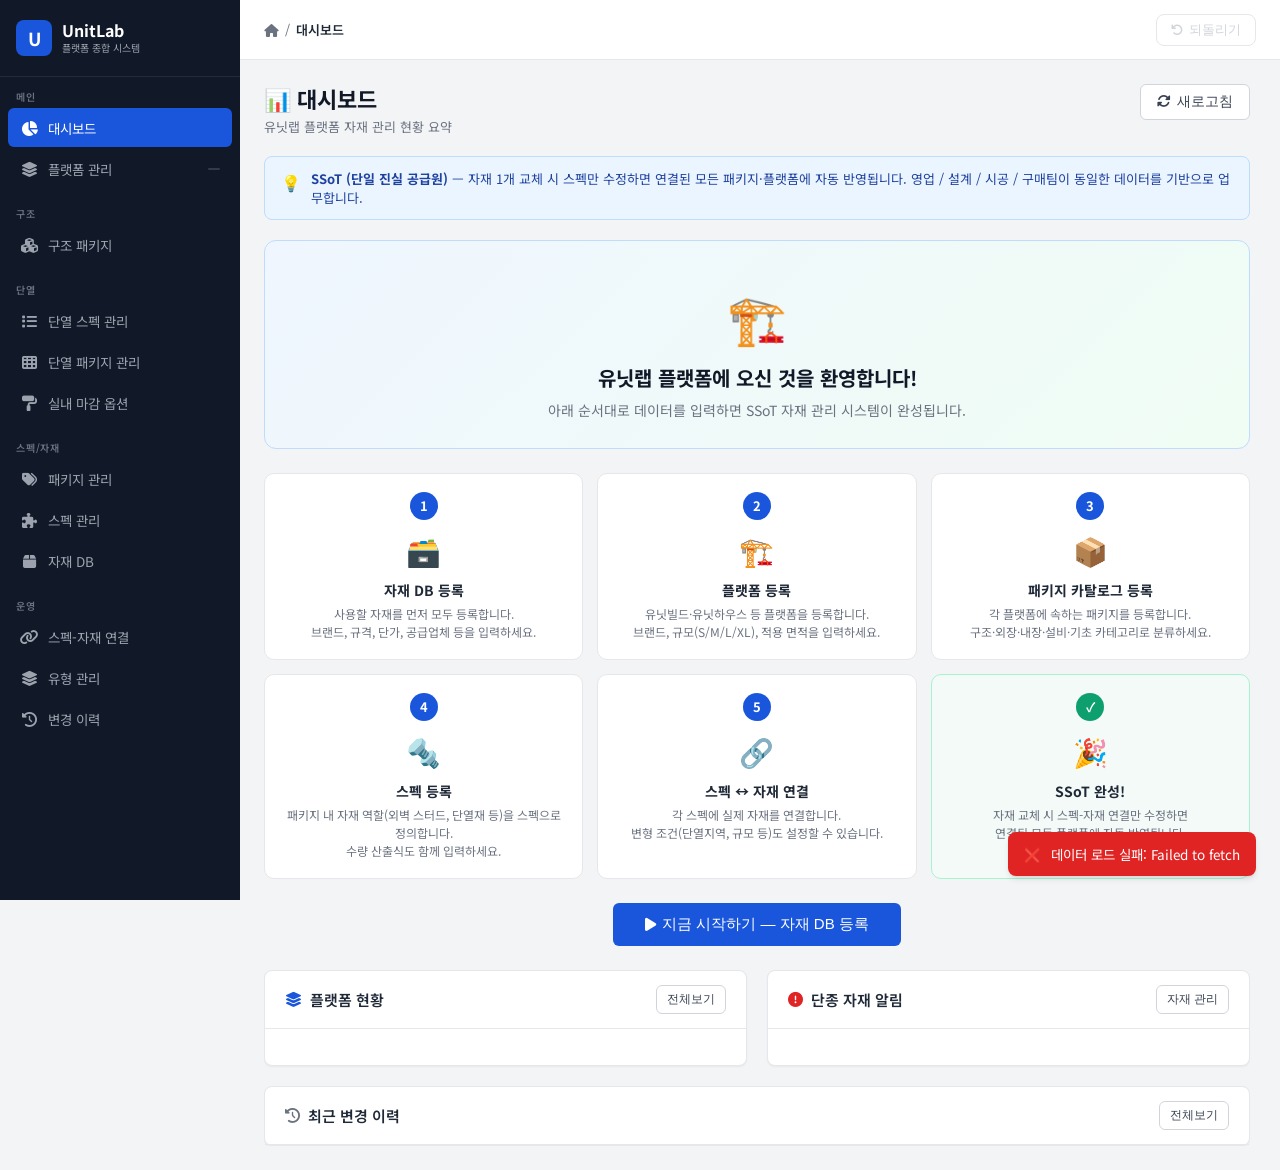
==== commit 75e93aef: "feat: 구조 패키지 관리 추가 (패키지명·코드만) 플랫폼에서 structure_package_id 선택, Supabase 마이그레이션·롤백 SQL 포함. 스펙·부위 매트릭스는 " ====
--- a/index.html
+++ b/index.html
@@ -6,6 +6,7 @@
   <title>유닛랩 플랫폼 - 플랫폼 종합 시스템</title>
   <link rel="stylesheet" href="css/style.css">
   <link rel="stylesheet" href="css/insulation.css">
+  <link rel="stylesheet" href="css/structure.css">
   <link href="https://fonts.googleapis.com/css2?family=Noto+Sans+KR:wght@400;500;600;700&display=swap" rel="stylesheet">
   <link rel="stylesheet" href="https://cdn.jsdelivr.net/npm/@fortawesome/fontawesome-free@6.4.0/css/all.min.css">
 </head>
@@ -37,9 +38,9 @@
 
     <div class="sidebar-section">
       <div class="sidebar-section-label">구조</div>
-      <a class="nav-item" data-page="structure-mgmt" onclick="navigate('structure-mgmt')">
-        <span class="nav-icon"><i class="fas fa-drafting-compass"></i></span>
-        구조 관리
+      <a class="nav-item" data-page="structure-packages" onclick="navigate('structure-packages')">
+        <span class="nav-icon"><i class="fas fa-cubes"></i></span>
+        구조 패키지
       </a>
     </div>
 
@@ -249,15 +250,22 @@
         </div>
       </section>
 
-      <!-- ===== 구조 관리 ===== -->
-      <section class="page" id="page-structure-mgmt">
+      <!-- ===== 구조 패키지 ===== -->
+      <section class="page" id="page-structure-packages">
         <div class="page-header">
           <div>
-            <div class="page-title">구조 관리</div>
-            <div class="page-desc">모든 플랫폼의 구조 규격·로직을 한곳에서 서술형으로 관리합니다.</div>
-          </div>
-        </div>
-        <div id="structure-mgmt-list" class="eng-mgmt-list"></div>
+            <div class="page-title">구조 패키지</div>
+            <div class="page-desc">구조 패키지(이름·코드)를 관리합니다. 부위·규격 상세는 추후 기획 후 연동합니다.</div>
+          </div>
+          <div class="page-actions">
+            <button class="btn btn-primary" onclick="Structure.addPackage()"><i class="fas fa-plus"></i> 패키지 추가</button>
+          </div>
+        </div>
+        <div class="card">
+          <div class="card-b" style="padding:12px">
+            <div class="struc-pkg-list" id="struc-pkg-list"></div>
+          </div>
+        </div>
       </section>
 
       <!-- ===== 단열 스펙 관리 ===== -->
@@ -1470,7 +1478,40 @@
   </div>
 </div>
 
+<!-- 구조 패키지 모달 -->
+<div class="modal-overlay" id="struc-pkg-modal">
+  <div class="modal" style="max-width:480px">
+    <div class="modal-header">
+      <span class="modal-title" id="struc-pkg-modal-title">구조 패키지</span>
+      <button class="modal-close" onclick="closeModal('struc-pkg-modal')"><i class="fas fa-times"></i></button>
+    </div>
+    <div class="modal-body">
+      <input type="hidden" id="struc-pkg-modal-record-id">
+      <div class="form-group">
+        <label class="form-label">패키지명 <span class="required">*</span></label>
+        <input type="text" class="form-control" id="struc-pkg-modal-name" placeholder="예: U-Standard 구조셋">
+      </div>
+      <div class="form-group">
+        <label class="form-label">코드 <span class="required">*</span></label>
+        <input type="text" class="form-control" id="struc-pkg-modal-code" placeholder="예: STR-STD">
+      </div>
+      <div class="form-group" id="struc-pkg-duplicate-wrap">
+        <label class="form-label">복제 원본 <span style="font-weight:400;color:var(--gray-400)">(선택)</span></label>
+        <select class="form-control" id="struc-pkg-modal-duplicate-from">
+          <option value="">— 빈 패키지로 시작 —</option>
+        </select>
+      </div>
+      <p class="struc-note" style="margin-bottom:0">부위·규격 상세는 추후 기획 후 이 패키지에 연동됩니다.</p>
+    </div>
+    <div class="modal-footer">
+      <button class="btn btn-secondary" onclick="closeModal('struc-pkg-modal')">취소</button>
+      <button class="btn btn-primary" id="struc-btn-pkg-modal-save">저장</button>
+    </div>
+  </div>
+</div>
+
 <script src="js/insulation.js"></script>
+<script src="js/structure.js"></script>
 <script src="js/app.js"></script>
 
 
--- a/css/structure.css
+++ b/css/structure.css
@@ -0,0 +1,32 @@
+/* 구조 패키지 */
+.struc-note { font-size: 12px; color: var(--gray-500); line-height: 1.5; }
+
+.struc-pkg-list { display: flex; flex-direction: column; gap: 8px; }
+.struc-pkg-list-item {
+  display: flex;
+  align-items: center;
+  gap: 8px;
+  padding: 12px 14px;
+  border: 1px solid var(--gray-200);
+  border-radius: 8px;
+  background: #fff;
+}
+.struc-pkg-list-main { flex: 1; min-width: 0; cursor: grab; }
+.struc-pkg-list-main .t { font-weight: 600; font-size: 14px; }
+.struc-pkg-list-main .d { font-size: 12px; color: var(--gray-500); margin-left: 10px; }
+.struc-pkg-list-actions { display: flex; gap: 4px; flex-shrink: 0; }
+
+.ld-struc-detail-layout {
+  display: grid;
+  grid-template-columns: 1fr minmax(220px, 280px);
+  gap: 16px;
+  align-items: start;
+}
+@media (max-width: 768px) {
+  .ld-struc-detail-layout { grid-template-columns: 1fr; }
+}
+.ld-struc-pkg-row { margin-bottom: 12px; }
+.ld-struc-pkg-row label { display: block; font-size: 12px; font-weight: 600; margin-bottom: 4px; }
+.ld-struc-preview-empty { font-size: 13px; color: var(--gray-500); margin: 0; }
+.ld-struc-preview-meta { font-size: 13px; color: var(--gray-700); margin: 0; }
+.ld-struc-notes-compact { min-height: 72px; font-size: 13px; }
